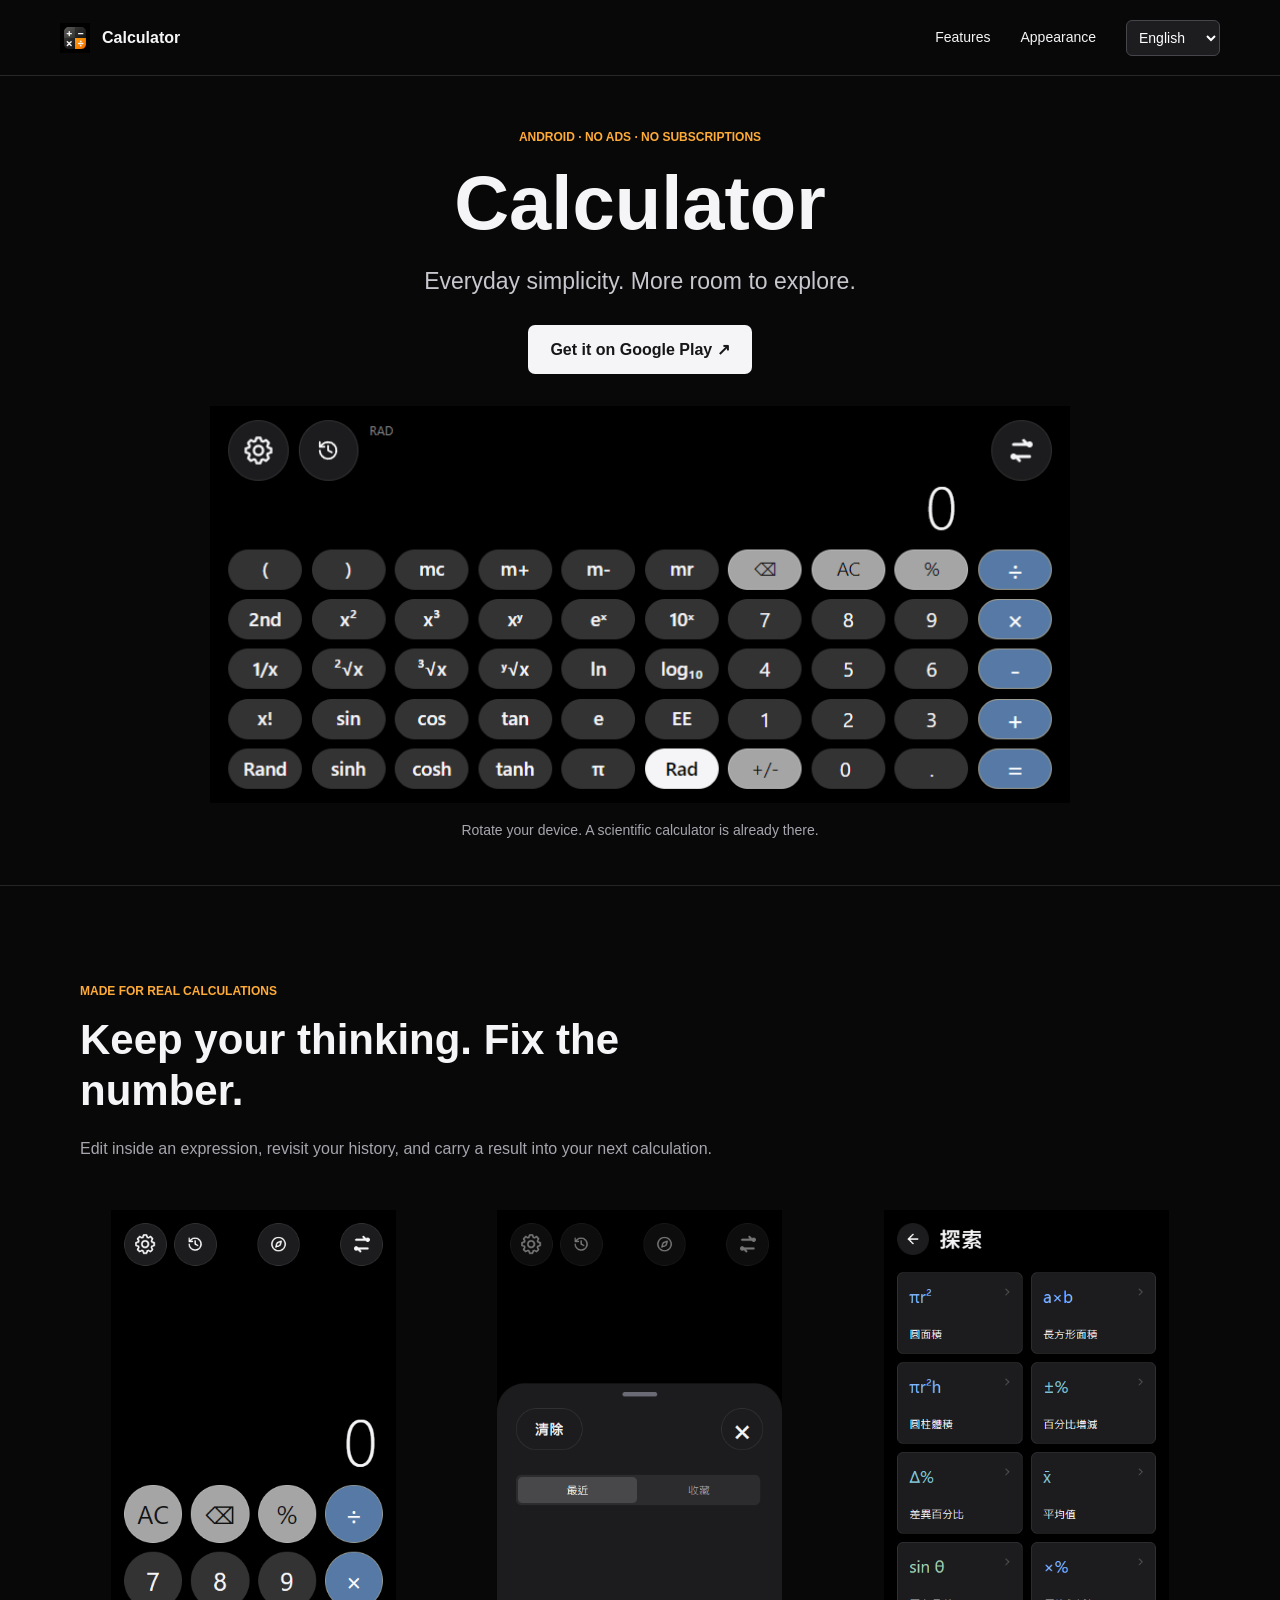
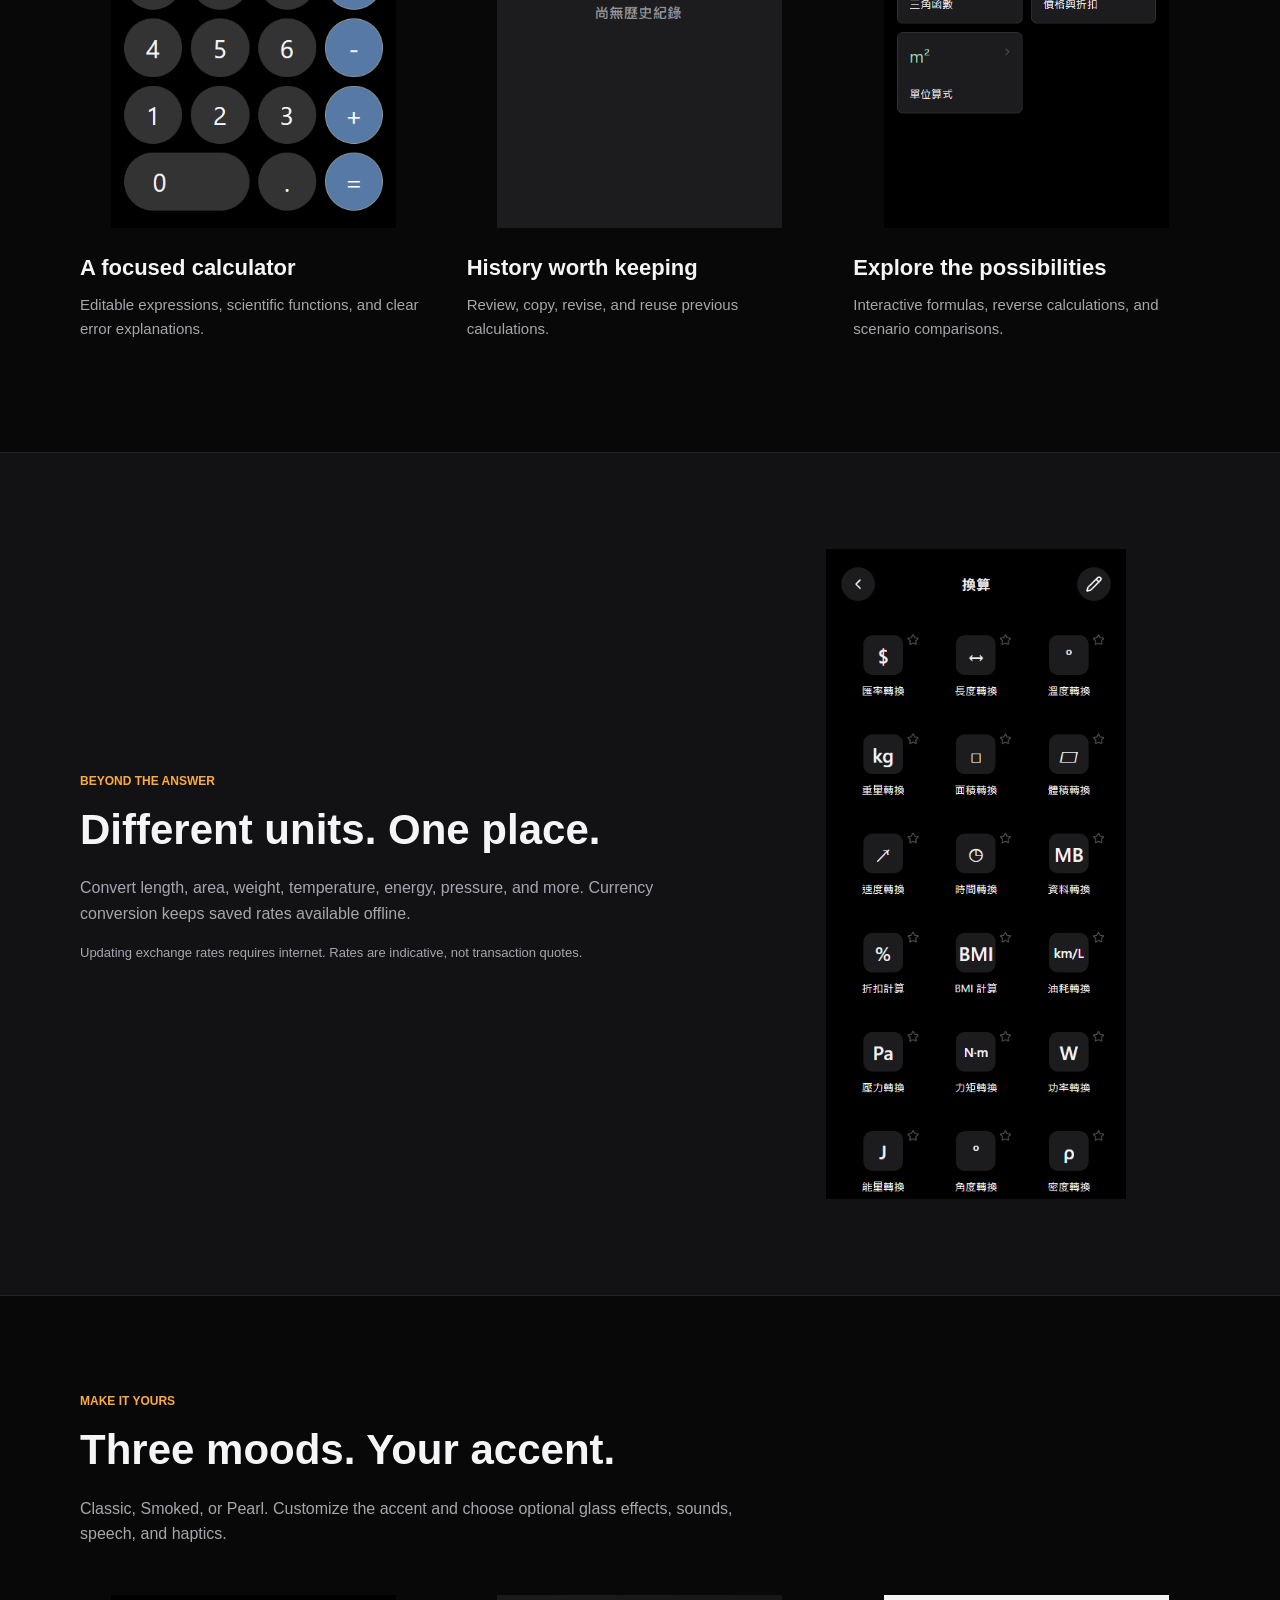
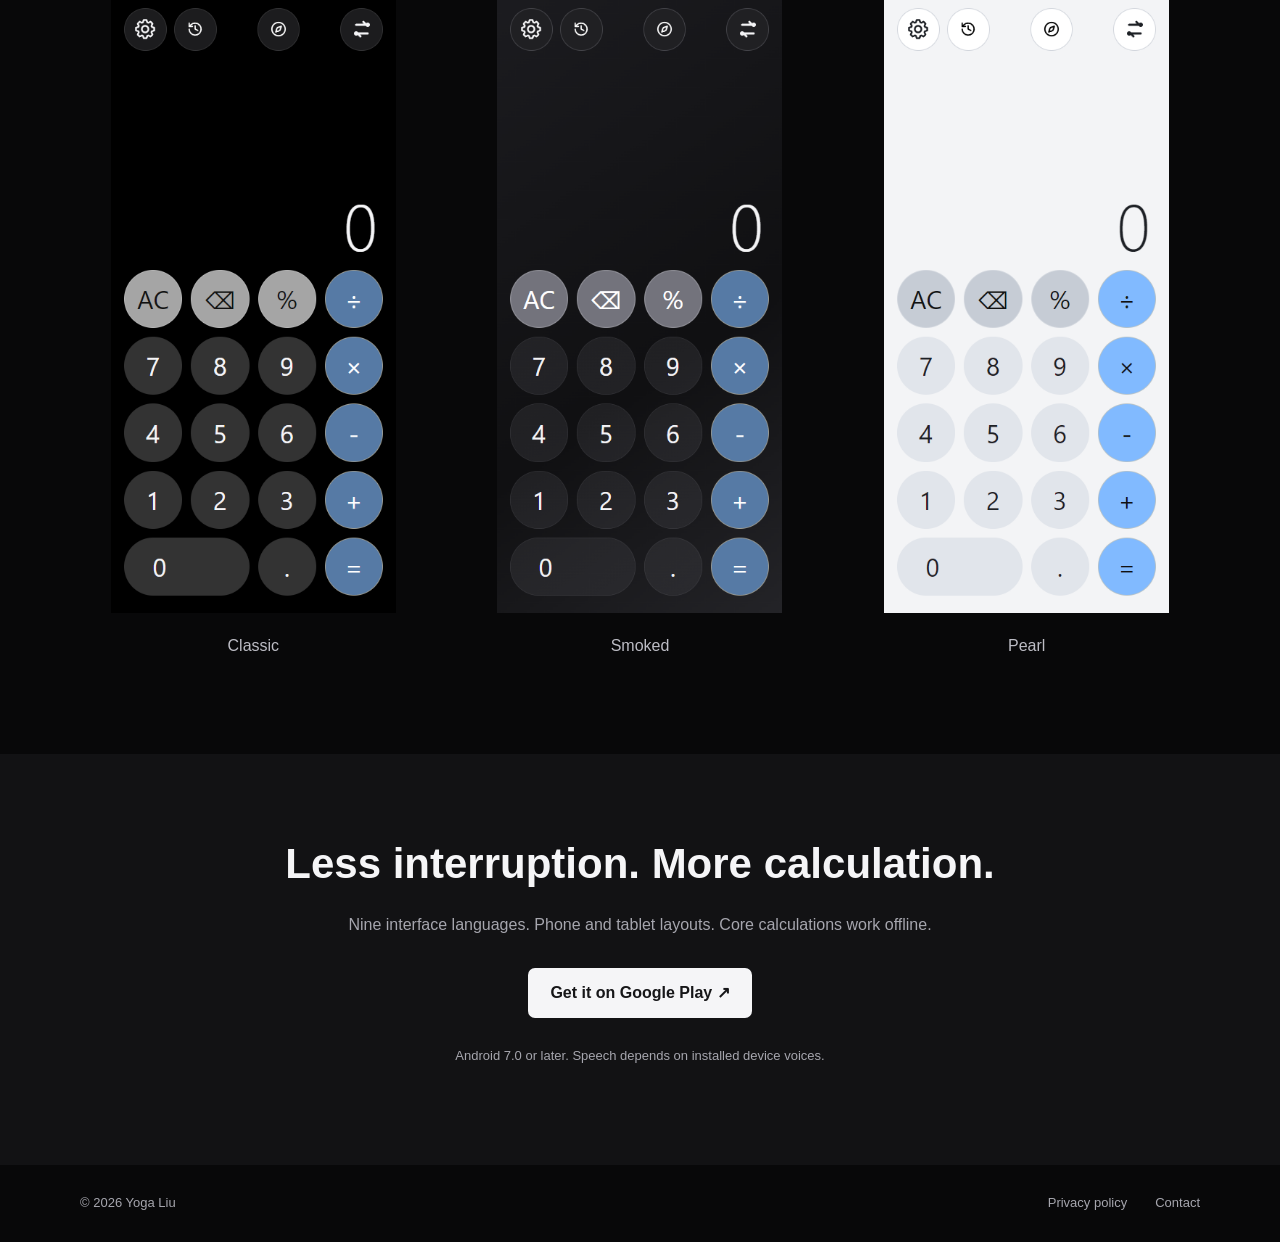
==== index.html @ c8ed8c3b "Publish bilingual calculator product website" ====
<!doctype html>
<html lang="en">
<head>
<meta charset="utf-8"><meta name="viewport" content="width=device-width,initial-scale=1">
<meta name="description" content="An ad-free Android calculator with editable expressions, reusable history, scientific math and unit conversions.">
<meta name="theme-color" content="#080809"><title>Calculator — Calculate. Refine. Explore.</title>
<link rel="icon" href="assets/icon.svg"><link rel="stylesheet" href="style.css">
</head>
<body>
<header><a class="brand" href="#"><img src="assets/icon.svg" alt="" width="30" height="30"><span data-en="Calculator" data-zh="計算機">Calculator</span></a><nav><a href="#features" data-en="Features" data-zh="功能">Features</a><a href="#appearance" data-en="Appearance" data-zh="外觀">Appearance</a><select aria-label="Language" id="language"><option value="en">English</option><option value="zh">繁體中文</option></select></nav></header>
<main>
<section class="hero">
<p class="eyebrow" data-en="ANDROID · NO ADS · NO SUBSCRIPTIONS" data-zh="ANDROID · 無廣告 · 無訂閱">ANDROID · NO ADS · NO SUBSCRIPTIONS</p>
<h1 data-en="Calculator" data-zh="計算機">Calculator</h1>
<p class="lead" data-en="Everyday simplicity. More room to explore." data-zh="日常計算，簡單俐落。深入探索，從容自如。">Everyday simplicity. More room to explore.</p>
<a class="download" href="https://play.google.com/store/apps/details?id=com.yogaliu.minimalcalculator" data-en="Get it on Google Play ↗" data-zh="前往 Google Play ↗">Get it on Google Play ↗</a>
<div class="hero-media"><img src="assets/scientific.png" alt="Calculator scientific mode in landscape" fetchpriority="high" width="852" height="393"></div>
<p class="caption" data-en="Rotate your device. A scientific calculator is already there." data-zh="轉動手機，科學計算機就在眼前。">Rotate your device. A scientific calculator is already there.</p>
</section>
<section id="features" class="section"><div class="section-heading"><p class="eyebrow" data-en="MADE FOR REAL CALCULATIONS" data-zh="為真正的計算需求而設計">MADE FOR REAL CALCULATIONS</p><h2 data-en="Keep your thinking. Fix the number." data-zh="保留思路，只改打錯的數字。">Keep your thinking. Fix the number.</h2><p data-en="Edit inside an expression, revisit your history, and carry a result into your next calculation." data-zh="直接修改算式，回看歷史紀錄，讓結果接續下一次計算。">Edit inside an expression, revisit your history, and carry a result into your next calculation.</p></div>
<div class="showcase"><article><img src="assets/calculator.png" alt="Basic calculator" loading="lazy" width="393" height="852"><h3 data-en="A focused calculator" data-zh="專注的計算畫面">A focused calculator</h3><p data-en="Editable expressions, scientific functions, and clear error explanations." data-zh="可編輯算式、科學運算，以及清楚的錯誤原因。">Editable expressions, scientific functions, and clear error explanations.</p></article><article><img src="assets/history.png" alt="Calculation history" loading="lazy" width="393" height="852"><h3 data-en="History worth keeping" data-zh="值得留下的計算歷史">History worth keeping</h3><p data-en="Review, copy, revise, and reuse previous calculations." data-zh="查看、複製、修正，再次使用之前的計算。">Review, copy, revise, and reuse previous calculations.</p></article><article><img src="assets/explore.png" alt="Explore formulas" loading="lazy" width="393" height="852"><h3 data-en="Explore the possibilities" data-zh="探索更多可能">Explore the possibilities</h3><p data-en="Interactive formulas, reverse calculations, and scenario comparisons." data-zh="互動公式、反向計算，以及不同情境的比較。">Interactive formulas, reverse calculations, and scenario comparisons.</p></article></div></section>
<section class="section conversion"><div><p class="eyebrow" data-en="BEYOND THE ANSWER" data-zh="不只是算出答案">BEYOND THE ANSWER</p><h2 data-en="Different units. One place." data-zh="不同單位，同一個地方。">Different units. One place.</h2><p data-en="Convert length, area, weight, temperature, energy, pressure, and more. Currency conversion keeps saved rates available offline." data-zh="換算長度、面積、重量、溫度、能量、壓力等單位。匯率換算支援離線使用已儲存匯率。">Convert length, area, weight, temperature, energy, pressure, and more. Currency conversion keeps saved rates available offline.</p><p class="note" data-en="Updating exchange rates requires internet. Rates are indicative, not transaction quotes." data-zh="更新匯率需要網路。匯率僅供參考，不代表交易報價。">Updating exchange rates requires internet. Rates are indicative, not transaction quotes.</p></div><img src="assets/converters.png" alt="Unit converter selection" loading="lazy" width="393" height="852"></section>
<section id="appearance" class="section"><div class="section-heading"><p class="eyebrow" data-en="MAKE IT YOURS" data-zh="打造你的計算機">MAKE IT YOURS</p><h2 data-en="Three moods. Your accent." data-zh="三種風格，你的主色。">Three moods. Your accent.</h2><p data-en="Classic, Smoked, or Pearl. Customize the accent and choose optional glass effects, sounds, speech, and haptics." data-zh="經典、煙燻或珍珠白。自訂主色，自選玻璃效果、音效、語音與震動。">Classic, Smoked, or Pearl. Customize the accent and choose optional glass effects, sounds, speech, and haptics.</p></div><div class="themes"><figure><img src="assets/calculator.png" alt="Classic theme" loading="lazy" width="393" height="852"><figcaption data-en="Classic" data-zh="經典">Classic</figcaption></figure><figure><img src="assets/smoked.png" alt="Smoked theme" loading="lazy" width="393" height="852"><figcaption data-en="Smoked" data-zh="煙燻">Smoked</figcaption></figure><figure><img src="assets/pearl.png" alt="Pearl theme" loading="lazy" width="393" height="852"><figcaption data-en="Pearl" data-zh="珍珠白">Pearl</figcaption></figure></div></section>
<section class="closing"><h2 data-en="Less interruption. More calculation." data-zh="少一點打擾，多一點專注。">Less interruption. More calculation.</h2><p data-en="Nine interface languages. Phone and tablet layouts. Core calculations work offline." data-zh="九種介面語言，支援手機和平板。核心計算可離線使用。">Nine interface languages. Phone and tablet layouts. Core calculations work offline.</p><a class="download" href="https://play.google.com/store/apps/details?id=com.yogaliu.minimalcalculator" data-en="Get it on Google Play ↗" data-zh="前往 Google Play ↗">Get it on Google Play ↗</a><p class="note" data-en="Android 7.0 or later. Speech depends on installed device voices." data-zh="需要 Android 7.0 以上。語音功能取決於裝置已安裝的語音。">Android 7.0 or later. Speech depends on installed device voices.</p></section>
</main><footer><span>© 2026 Yoga Liu</span><a href="privacy.html" data-en="Privacy policy" data-zh="隱私權政策">Privacy policy</a><a href="mailto:yogaliu0818@gmail.com" data-en="Contact" data-zh="聯絡我們">Contact</a></footer>
<script src="site.js"></script></body></html>
---- style.css ----
:root{color-scheme:dark;--muted:#a6a6ae;--accent:#ffab38}*{box-sizing:border-box}html{scroll-behavior:smooth;scroll-padding-top:85px}body{margin:0;background:#080809;color:#f5f5f7;font:16px/1.6 -apple-system,BlinkMacSystemFont,"Segoe UI",sans-serif;letter-spacing:0}a{color:inherit;text-decoration:none}header{height:76px;padding:0 max(24px,calc((100% - 1160px)/2));display:flex;align-items:center;justify-content:space-between;border-bottom:1px solid #28282b;background:#080809;position:relative;z-index:2}.brand{display:flex;align-items:center;gap:12px;font-weight:600}nav{display:flex;align-items:center;gap:30px;font-size:14px}select{font:inherit;background:#1d1d20;border:1px solid #45454b;color:white;border-radius:6px;padding:8px}a:focus-visible,select:focus-visible{outline:2px solid var(--accent);outline-offset:5px}.hero{text-align:center;padding:52px 24px 44px;min-height:650px}.eyebrow{color:var(--accent);font-size:12px;font-weight:650;margin:0 0 14px}h1{font-size:76px;line-height:1.1;margin:0 0 18px;font-weight:650}h2{font-size:42px;line-height:1.2;margin:0 0 20px;font-weight:600}h3{font-size:22px;font-weight:600;margin:22px 0 8px}.lead{font-size:23px;margin:0 0 25px;color:#c7c7ce}.download{display:inline-flex;align-items:center;background:#f5f5f7;color:#161618;border-radius:7px;padding:12px 22px;font-weight:600;min-height:48px}.download:hover{background:var(--accent)}.hero-media{margin:32px auto 0;max-width:860px;overflow:hidden}.hero-media img{width:100%;height:auto;display:block}.caption{font-size:14px;color:var(--muted);margin:16px 0 0}.section{padding:96px max(24px,calc((100% - 1120px)/2));border-top:1px solid #252528}.section-heading{max-width:710px;margin-bottom:48px}.section p{color:var(--muted);max-width:680px}.section .eyebrow{color:var(--accent)}.showcase,.themes{display:grid;grid-template-columns:repeat(3,minmax(0,1fr));gap:40px}.showcase img,.themes img{display:block;width:100%;height:auto;max-width:285px;margin:auto;aspect-ratio:393/852;object-fit:contain}.showcase p{font-size:15px;margin-top:0}.conversion{background:#121214;display:grid;grid-template-columns:1.3fr 1fr;align-items:center;gap:90px}.conversion img{width:100%;height:auto;max-width:300px;justify-self:center}.note{font-size:13px;color:var(--muted)}figure{margin:0}figcaption{text-align:center;margin-top:20px;color:#bdbdc5}.closing{text-align:center;padding:85px 24px;background:#121214}.closing h2{max-width:750px;margin:0 auto 22px}.closing p{color:var(--muted)}.closing .download{margin:15px 0}footer{padding:28px max(24px,calc((100% - 1120px)/2));display:flex;gap:28px;flex-wrap:wrap;font-size:13px;color:var(--muted)}footer span{margin-right:auto}@media(max-width:700px){header{height:68px;padding:0 20px}nav{gap:12px}nav>a{display:none}.hero{padding-top:46px;min-height:0}h1{font-size:54px}h2{font-size:32px}.lead{font-size:19px;max-width:330px;margin-left:auto;margin-right:auto}.hero-media{margin-top:36px}.section{padding:60px 24px}.section-heading{margin-bottom:32px}.showcase{grid-template-columns:1fr;gap:48px}.showcase article{text-align:center}.showcase img{max-width:250px}.showcase p{max-width:340px;margin-left:auto;margin-right:auto}.conversion{grid-template-columns:1fr;gap:35px}.conversion img{max-width:260px}.themes{gap:12px}figcaption{font-size:14px}.closing{padding:60px 24px}footer{gap:20px}}@media(prefers-reduced-motion:reduce){html{scroll-behavior:auto}}
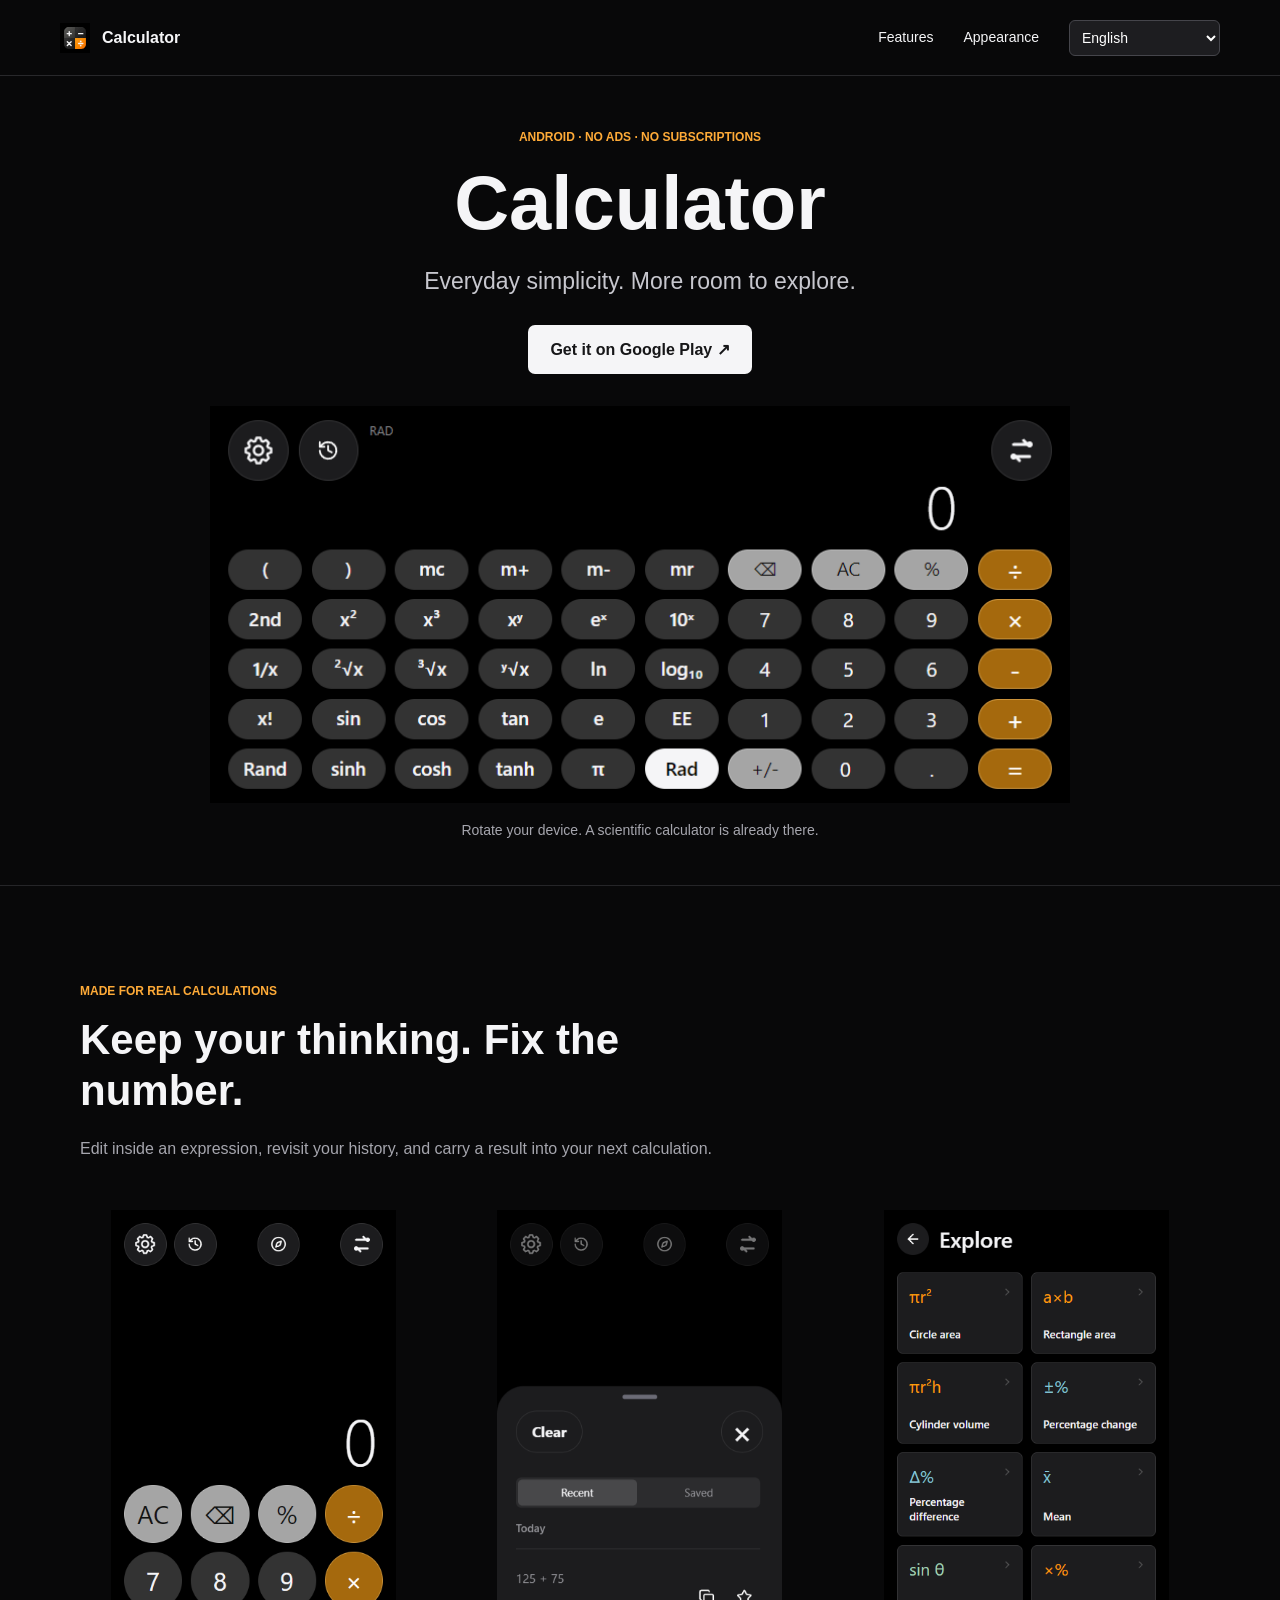
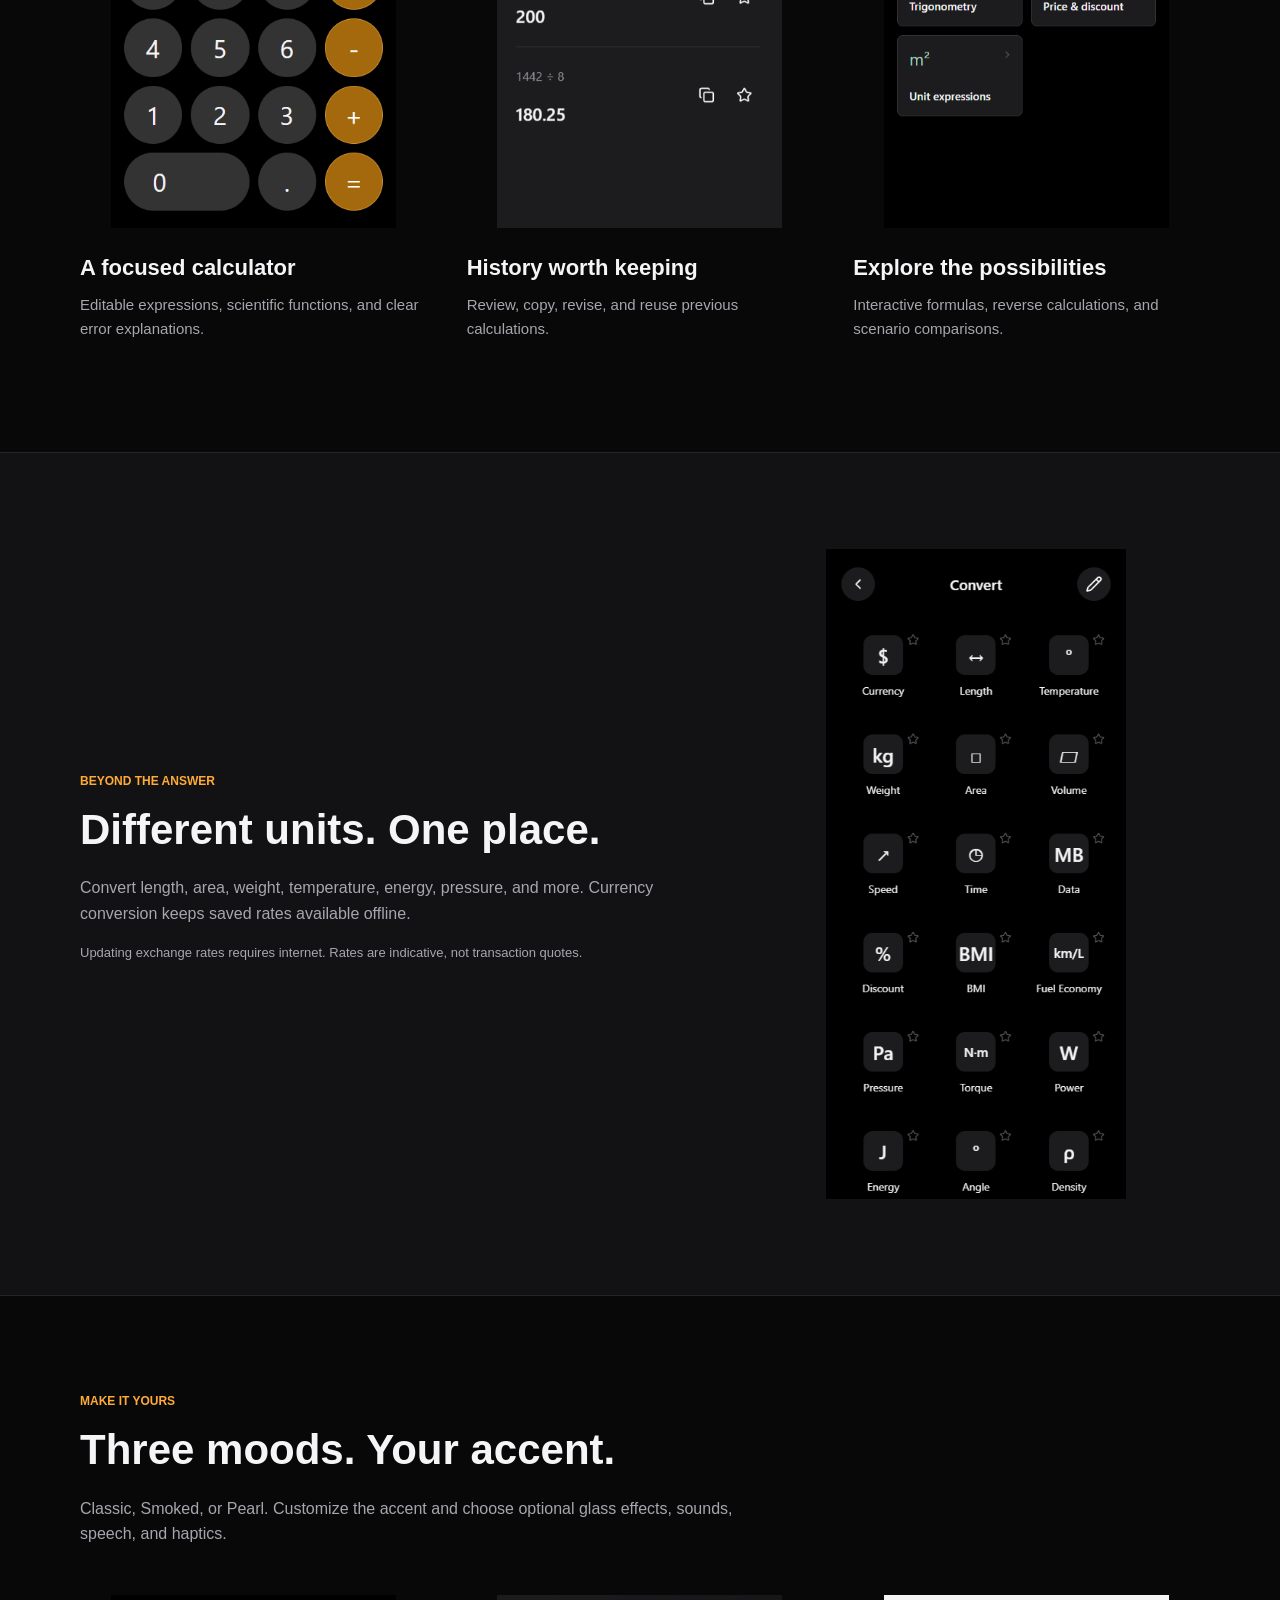
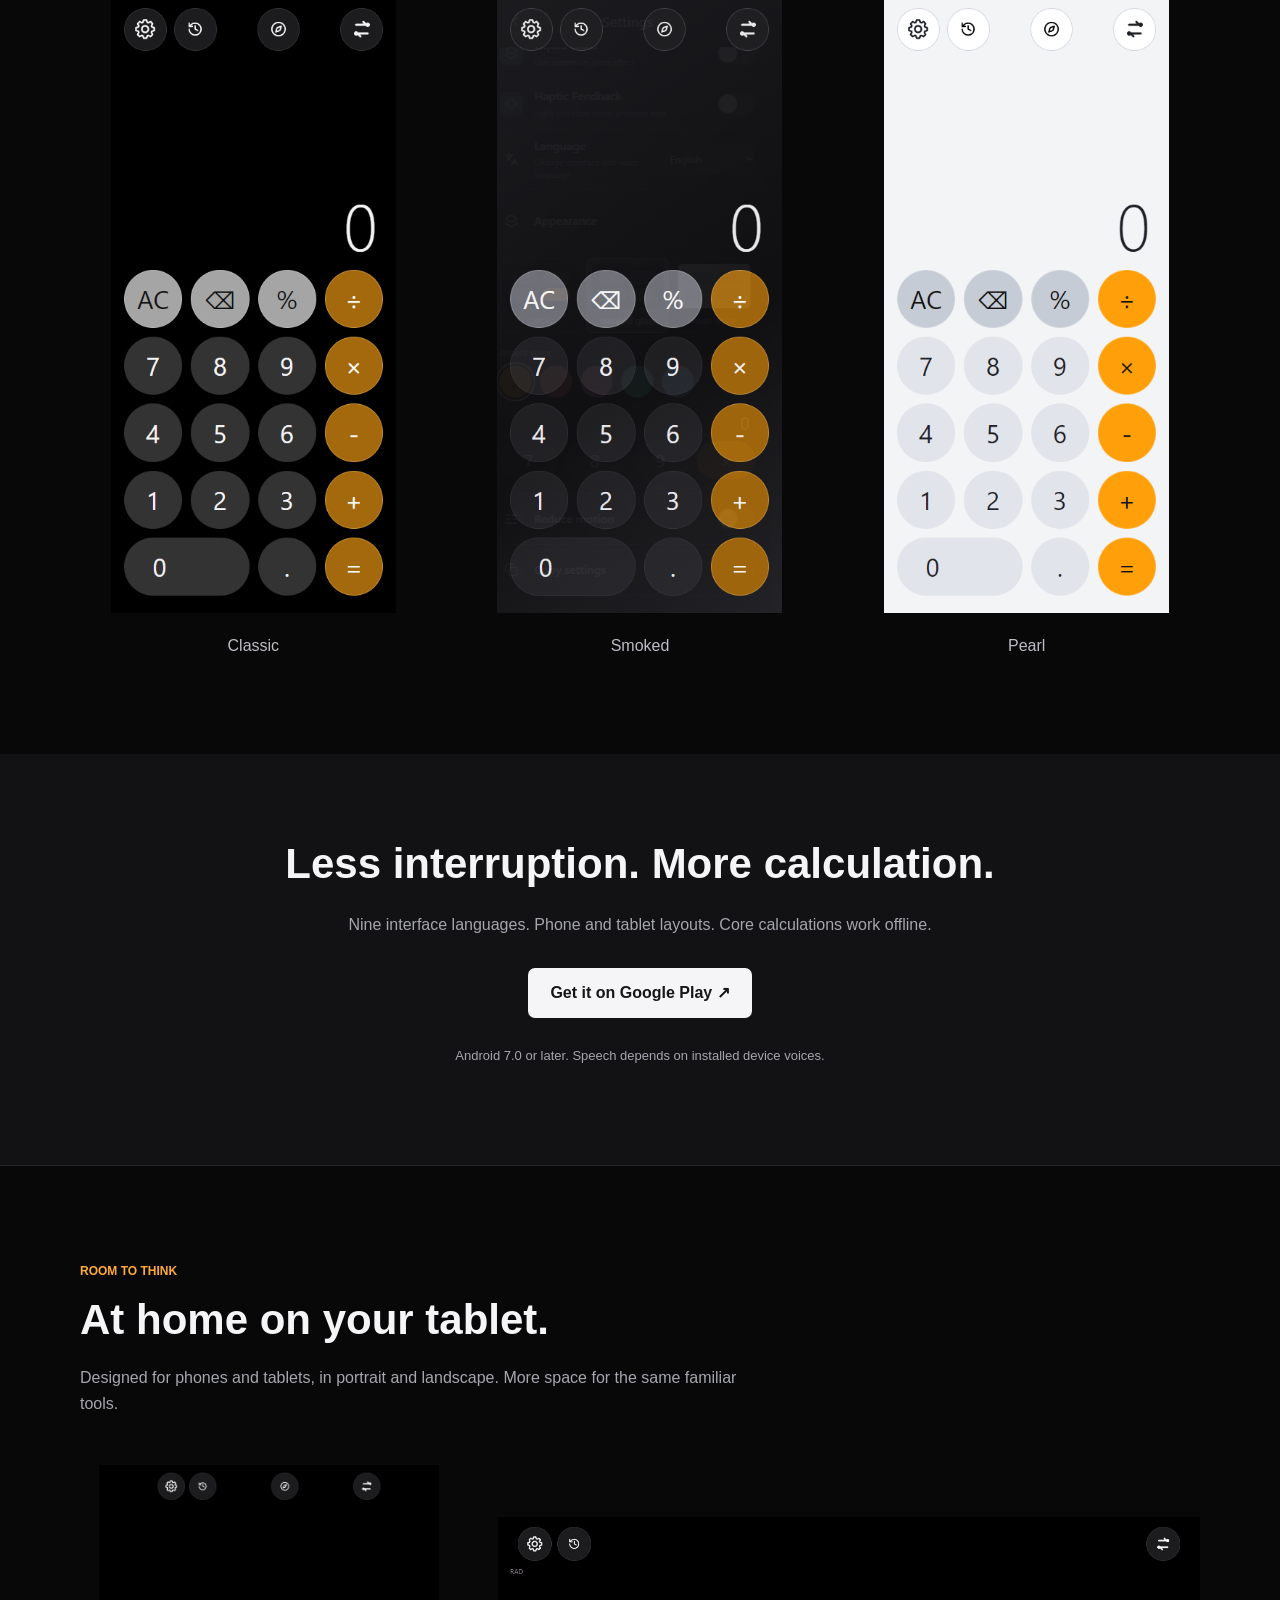
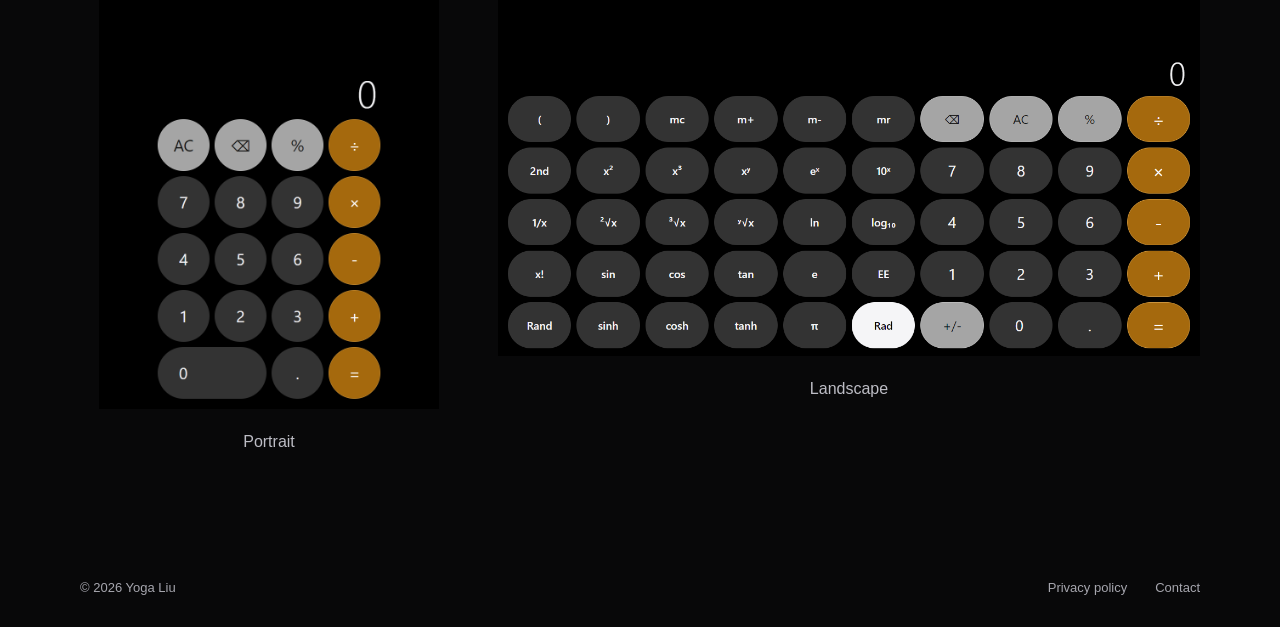
==== commit 0a84bcd5: "Localize product page and screenshots in nine languages with tablet showcase" ====
--- a/index.html
+++ b/index.html
@@ -4,7 +4,7 @@
 <meta charset="utf-8"><meta name="viewport" content="width=device-width,initial-scale=1">
 <meta name="description" content="An ad-free Android calculator with editable expressions, reusable history, scientific math and unit conversions.">
 <meta name="theme-color" content="#080809"><title>Calculator — Calculate. Refine. Explore.</title>
-<link rel="icon" href="assets/icon.svg"><link rel="stylesheet" href="style.css">
+<link rel="icon" href="assets/icon.svg"><link rel="stylesheet" href="style.css"><link rel="stylesheet" href="tablet.css">
 </head>
 <body>
 <header><a class="brand" href="#"><img src="assets/icon.svg" alt="" width="30" height="30"><span data-en="Calculator" data-zh="計算機">Calculator</span></a><nav><a href="#features" data-en="Features" data-zh="功能">Features</a><a href="#appearance" data-en="Appearance" data-zh="外觀">Appearance</a><select aria-label="Language" id="language"><option value="en">English</option><option value="zh">繁體中文</option></select></nav></header>
@@ -22,5 +22,6 @@
 <section class="section conversion"><div><p class="eyebrow" data-en="BEYOND THE ANSWER" data-zh="不只是算出答案">BEYOND THE ANSWER</p><h2 data-en="Different units. One place." data-zh="不同單位，同一個地方。">Different units. One place.</h2><p data-en="Convert length, area, weight, temperature, energy, pressure, and more. Currency conversion keeps saved rates available offline." data-zh="換算長度、面積、重量、溫度、能量、壓力等單位。匯率換算支援離線使用已儲存匯率。">Convert length, area, weight, temperature, energy, pressure, and more. Currency conversion keeps saved rates available offline.</p><p class="note" data-en="Updating exchange rates requires internet. Rates are indicative, not transaction quotes." data-zh="更新匯率需要網路。匯率僅供參考，不代表交易報價。">Updating exchange rates requires internet. Rates are indicative, not transaction quotes.</p></div><img src="assets/converters.png" alt="Unit converter selection" loading="lazy" width="393" height="852"></section>
 <section id="appearance" class="section"><div class="section-heading"><p class="eyebrow" data-en="MAKE IT YOURS" data-zh="打造你的計算機">MAKE IT YOURS</p><h2 data-en="Three moods. Your accent." data-zh="三種風格，你的主色。">Three moods. Your accent.</h2><p data-en="Classic, Smoked, or Pearl. Customize the accent and choose optional glass effects, sounds, speech, and haptics." data-zh="經典、煙燻或珍珠白。自訂主色，自選玻璃效果、音效、語音與震動。">Classic, Smoked, or Pearl. Customize the accent and choose optional glass effects, sounds, speech, and haptics.</p></div><div class="themes"><figure><img src="assets/calculator.png" alt="Classic theme" loading="lazy" width="393" height="852"><figcaption data-en="Classic" data-zh="經典">Classic</figcaption></figure><figure><img src="assets/smoked.png" alt="Smoked theme" loading="lazy" width="393" height="852"><figcaption data-en="Smoked" data-zh="煙燻">Smoked</figcaption></figure><figure><img src="assets/pearl.png" alt="Pearl theme" loading="lazy" width="393" height="852"><figcaption data-en="Pearl" data-zh="珍珠白">Pearl</figcaption></figure></div></section>
 <section class="closing"><h2 data-en="Less interruption. More calculation." data-zh="少一點打擾，多一點專注。">Less interruption. More calculation.</h2><p data-en="Nine interface languages. Phone and tablet layouts. Core calculations work offline." data-zh="九種介面語言，支援手機和平板。核心計算可離線使用。">Nine interface languages. Phone and tablet layouts. Core calculations work offline.</p><a class="download" href="https://play.google.com/store/apps/details?id=com.yogaliu.minimalcalculator" data-en="Get it on Google Play ↗" data-zh="前往 Google Play ↗">Get it on Google Play ↗</a><p class="note" data-en="Android 7.0 or later. Speech depends on installed device voices." data-zh="需要 Android 7.0 以上。語音功能取決於裝置已安裝的語音。">Android 7.0 or later. Speech depends on installed device voices.</p></section>
+<section class="section tablet"><div class="section-heading"><p class="eyebrow" data-en="ROOM TO THINK" data-zh="留出思考空間">ROOM TO THINK</p><h2 data-en="At home on your tablet." data-zh="在平板上，同樣從容。">At home on your tablet.</h2><p data-en="Designed for phones and tablets, in portrait and landscape. More space for the same familiar tools." data-zh="支援手機和平板的直向與橫向排版，在更大的螢幕上使用熟悉的工具。">Designed for phones and tablets, in portrait and landscape. More space for the same familiar tools.</p></div><div class="tablet-images"><figure><img src="assets/tablet-portrait.png" alt="Tablet portrait" loading="lazy" width="800" height="1280"><figcaption data-en="Portrait" data-zh="直向">Portrait</figcaption></figure><figure><img src="assets/tablet-landscape.png" alt="Tablet landscape" loading="lazy" width="1280" height="800"><figcaption data-en="Landscape" data-zh="橫向">Landscape</figcaption></figure></div></section>
 </main><footer><span>© 2026 Yoga Liu</span><a href="privacy.html" data-en="Privacy policy" data-zh="隱私權政策">Privacy policy</a><a href="mailto:yogaliu0818@gmail.com" data-en="Contact" data-zh="聯絡我們">Contact</a></footer>
-<script src="site.js"></script></body></html>
+<script src="translations.js"></script><script src="site.js"></script></body></html>
--- a/tablet.css
+++ b/tablet.css
@@ -0,0 +1 @@
+.tablet-images{display:grid;grid-template-columns:minmax(0,.7fr) minmax(0,1.3fr);gap:40px;align-items:center}.tablet-images img{width:100%;height:auto;display:block;object-fit:contain}.tablet-images figure:first-child{max-width:340px;justify-self:center}header nav{min-width:0}#language{max-width:190px}.hero h1{overflow-wrap:anywhere}@media(min-width:701px) and (max-width:1050px){.showcase,.themes{gap:24px}.conversion{gap:40px}header{padding:0 24px}.section{padding-left:32px;padding-right:32px}}@media(max-width:700px){.tablet-images{grid-template-columns:1fr;gap:32px}.tablet-images figure:first-child{max-width:280px}.eyebrow{overflow-wrap:anywhere}header .brand{gap:6px}#language{max-width:155px}.hero h1{font-size:46px}.hero .download{max-width:100%}h2{overflow-wrap:anywhere}}
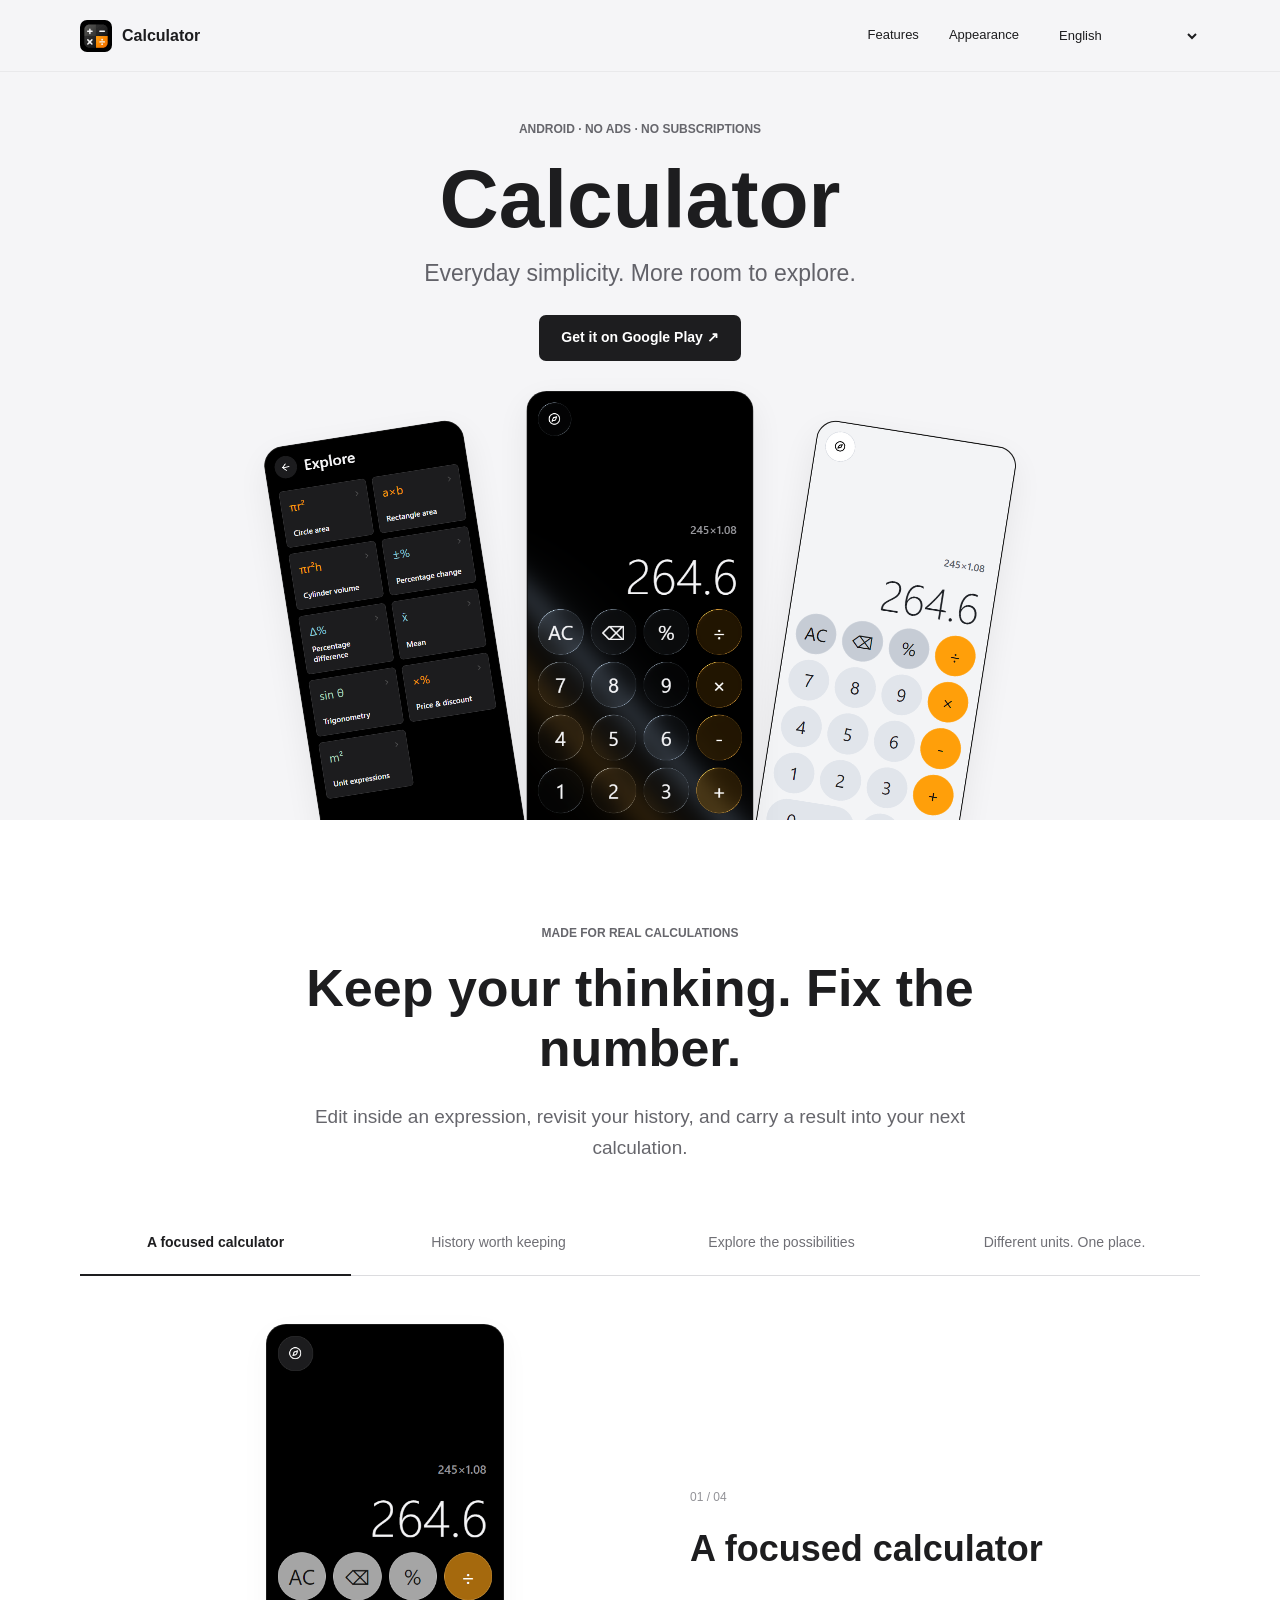
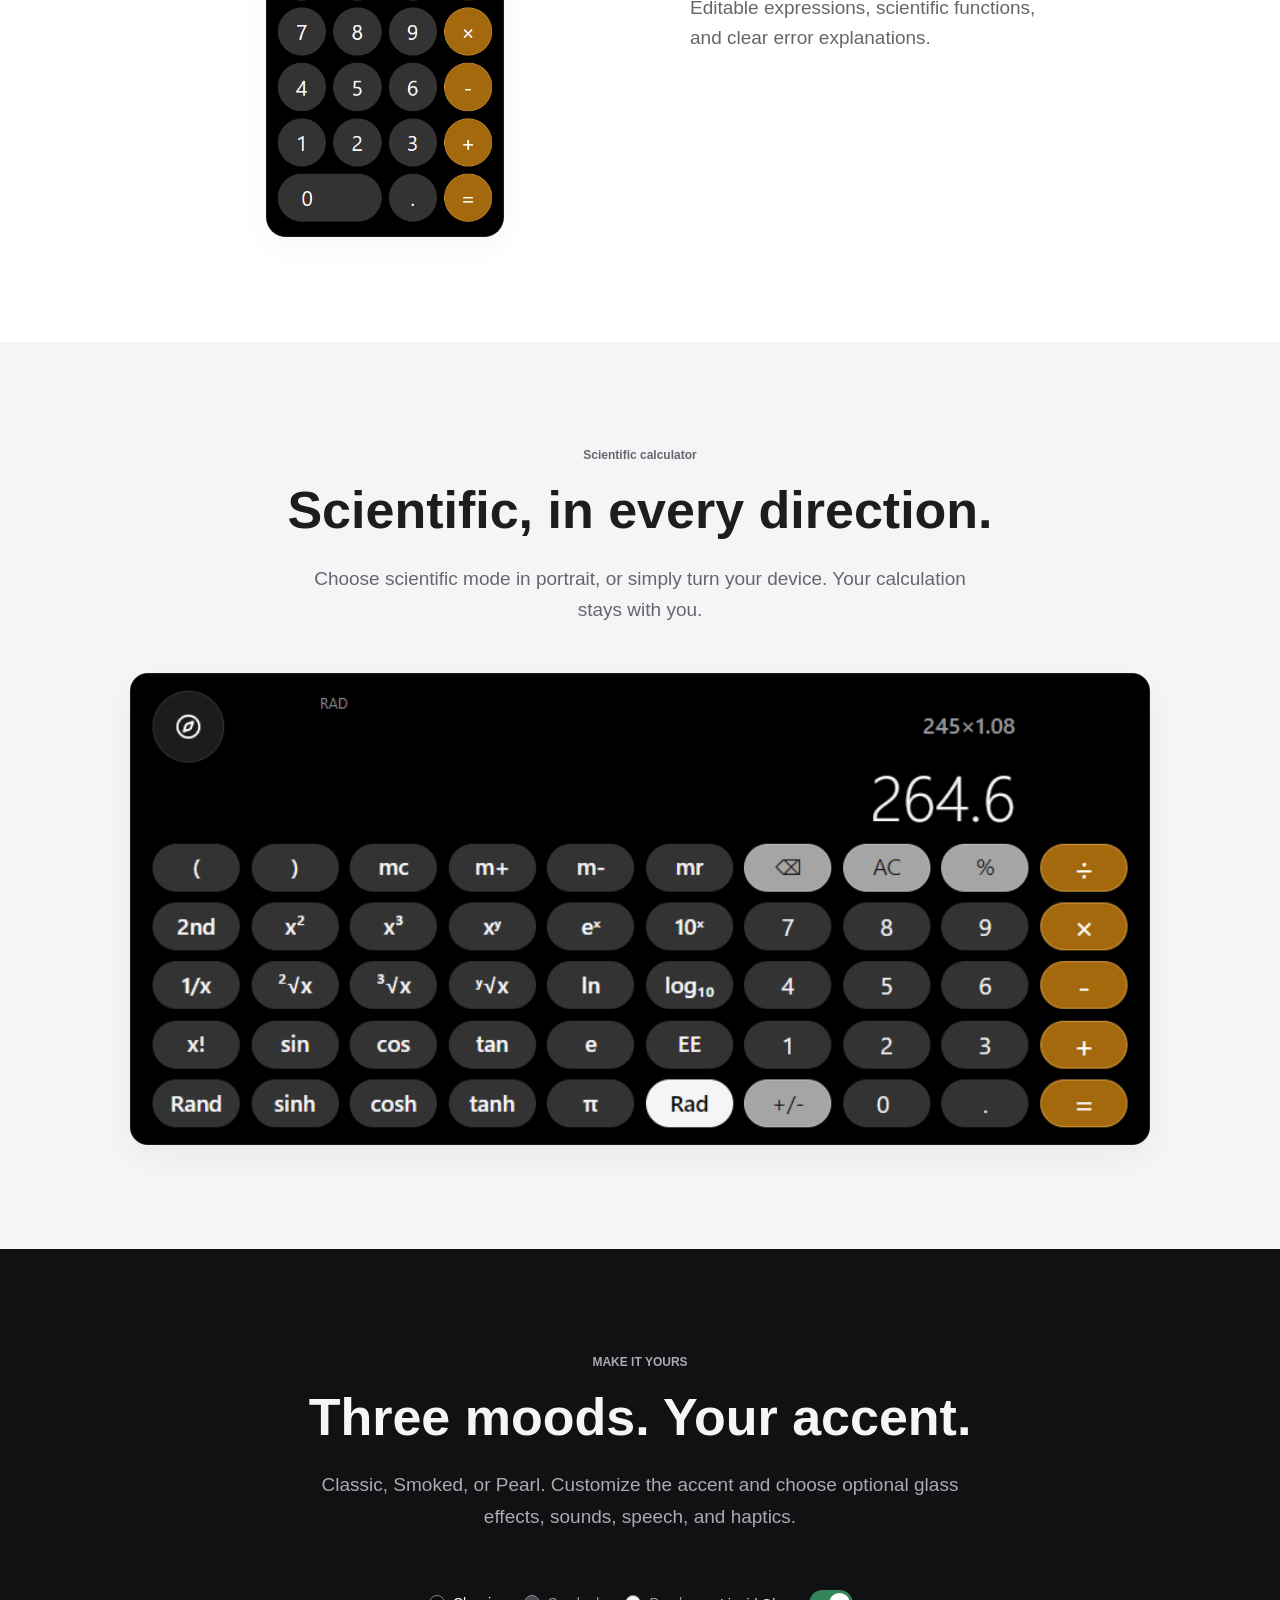
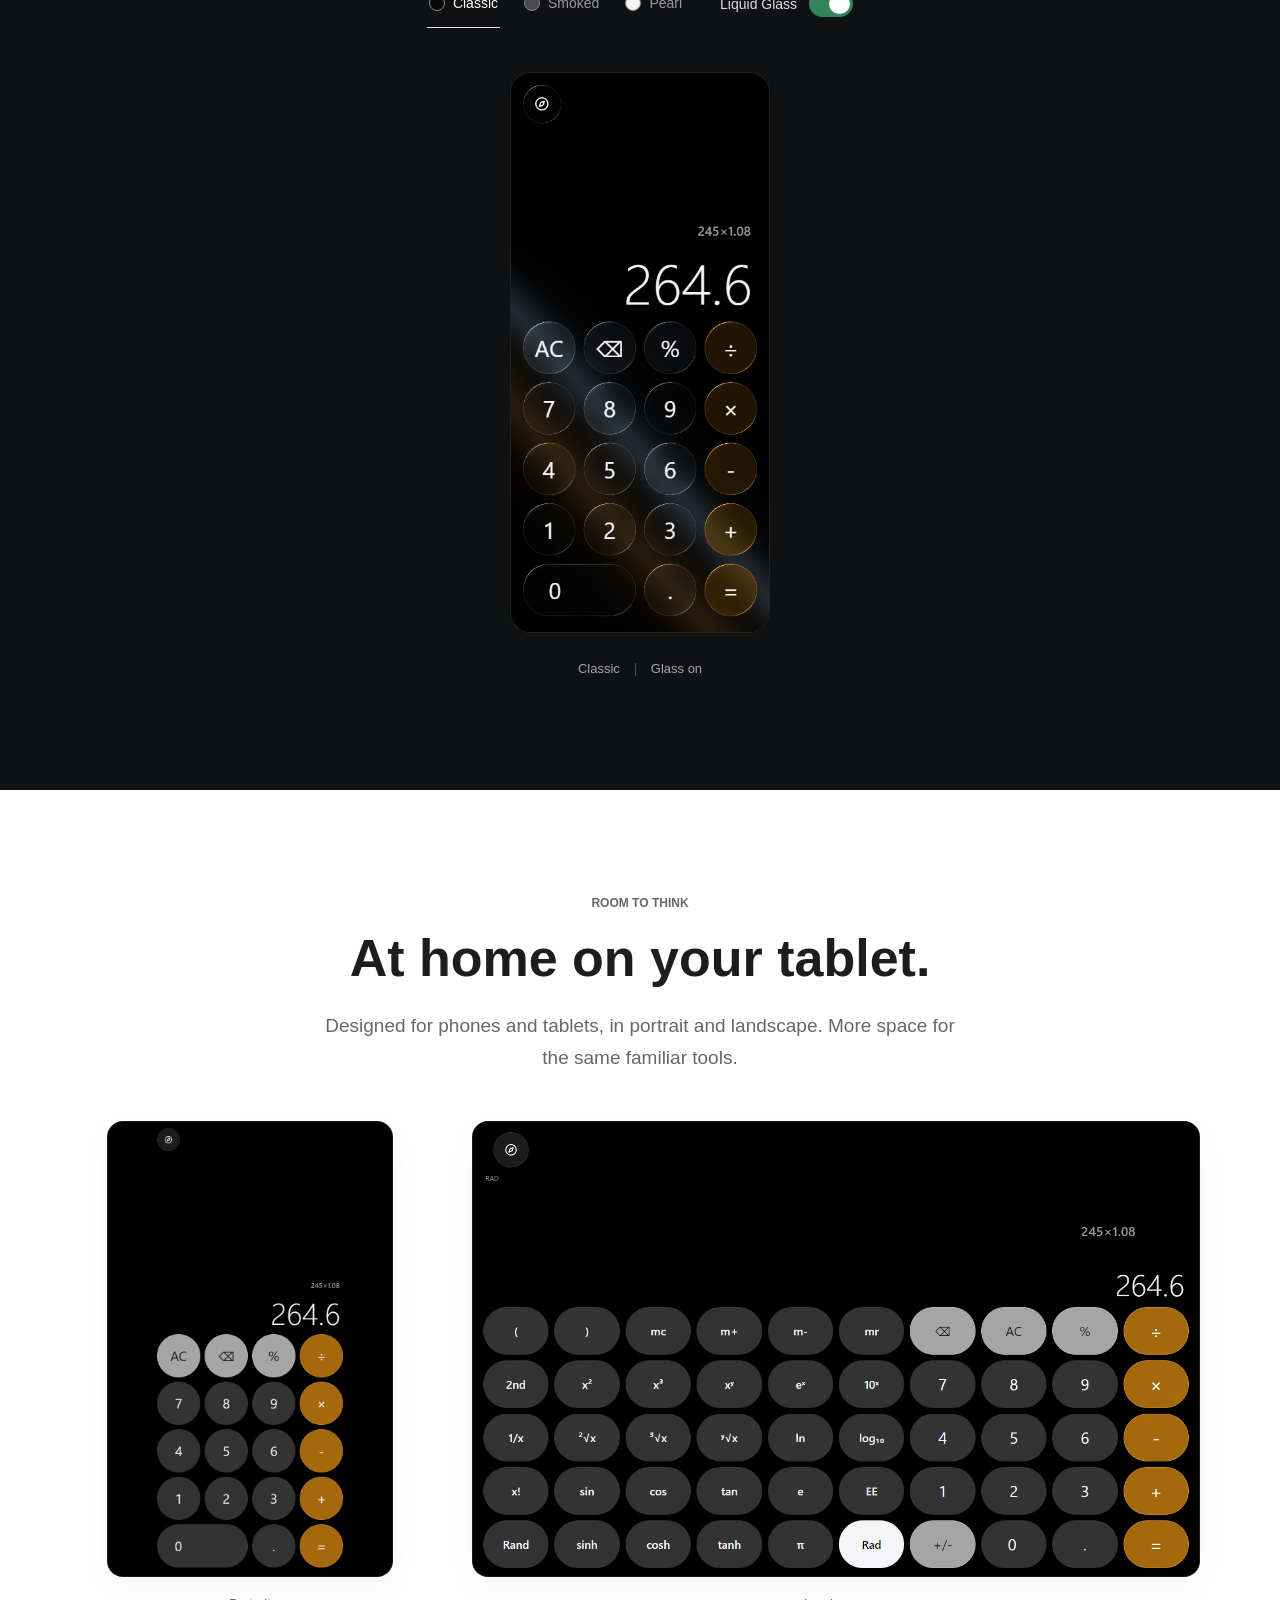
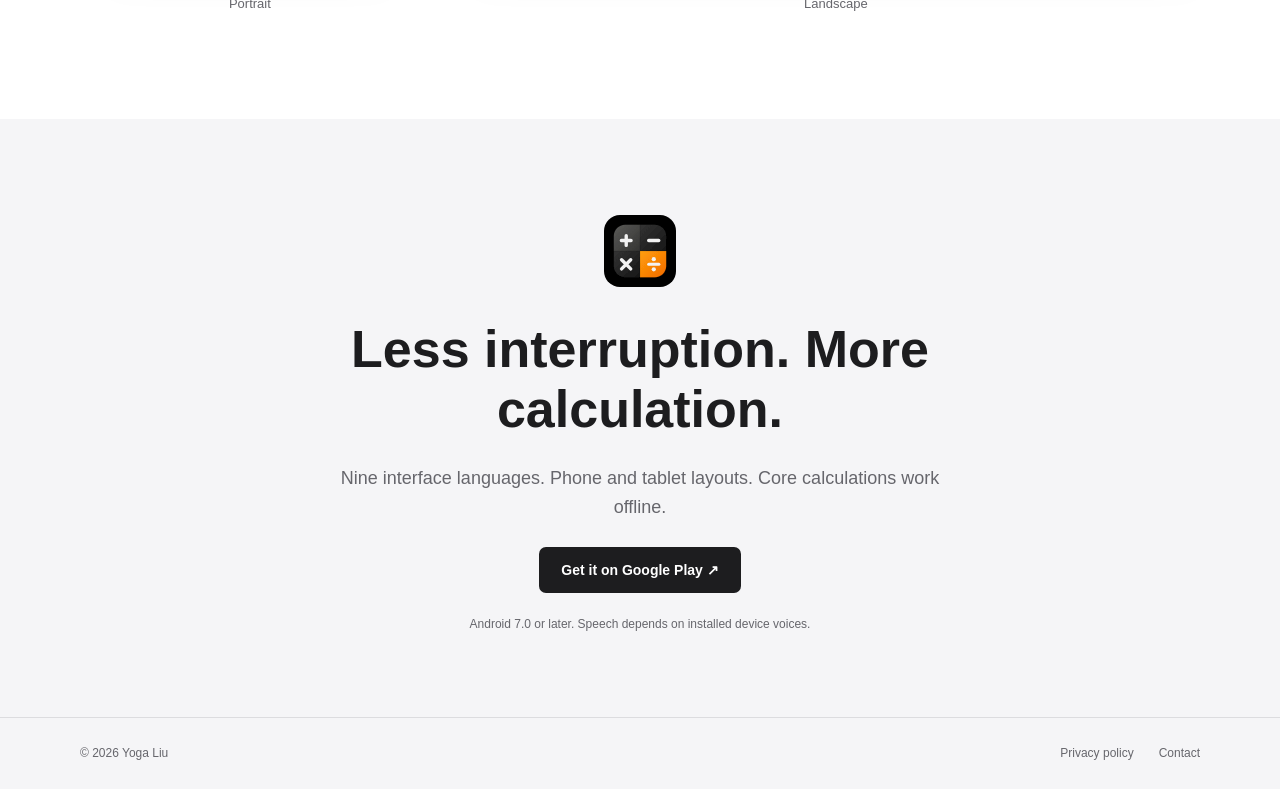
==== commit 93957dcc: "Redesign Calculator product site with localized material previews" ====
--- a/index.html
+++ b/index.html
@@ -3,25 +3,35 @@
 <head>
 <meta charset="utf-8"><meta name="viewport" content="width=device-width,initial-scale=1">
 <meta name="description" content="An ad-free Android calculator with editable expressions, reusable history, scientific math and unit conversions.">
-<meta name="theme-color" content="#080809"><title>Calculator — Calculate. Refine. Explore.</title>
-<link rel="icon" href="assets/icon.svg"><link rel="stylesheet" href="style.css"><link rel="stylesheet" href="tablet.css">
+<meta name="theme-color" content="#f5f5f7"><meta property="og:title" content="Calculator"><meta property="og:description" content="Everyday simplicity. More room to explore."><meta property="og:type" content="website"><meta property="og:url" content="https://yogaliu0818.github.io/calculator-website/"><meta property="og:image" content="https://yogaliu0818.github.io/calculator-website/assets/en/scientific.png">
+<title>Calculator</title><link rel="canonical" href="https://yogaliu0818.github.io/calculator-website/"><link rel="icon" href="assets/icon.svg"><link rel="stylesheet" href="style.css?v=20261025">
 </head>
 <body>
-<header><a class="brand" href="#"><img src="assets/icon.svg" alt="" width="30" height="30"><span data-en="Calculator" data-zh="計算機">Calculator</span></a><nav><a href="#features" data-en="Features" data-zh="功能">Features</a><a href="#appearance" data-en="Appearance" data-zh="外觀">Appearance</a><select aria-label="Language" id="language"><option value="en">English</option><option value="zh">繁體中文</option></select></nav></header>
-<main>
-<section class="hero">
-<p class="eyebrow" data-en="ANDROID · NO ADS · NO SUBSCRIPTIONS" data-zh="ANDROID · 無廣告 · 無訂閱">ANDROID · NO ADS · NO SUBSCRIPTIONS</p>
-<h1 data-en="Calculator" data-zh="計算機">Calculator</h1>
-<p class="lead" data-en="Everyday simplicity. More room to explore." data-zh="日常計算，簡單俐落。深入探索，從容自如。">Everyday simplicity. More room to explore.</p>
-<a class="download" href="https://play.google.com/store/apps/details?id=com.yogaliu.minimalcalculator" data-en="Get it on Google Play ↗" data-zh="前往 Google Play ↗">Get it on Google Play ↗</a>
-<div class="hero-media"><img src="assets/scientific.png" alt="Calculator scientific mode in landscape" fetchpriority="high" width="852" height="393"></div>
-<p class="caption" data-en="Rotate your device. A scientific calculator is already there." data-zh="轉動手機，科學計算機就在眼前。">Rotate your device. A scientific calculator is already there.</p>
+<header class="site-header">
+<a class="brand" href="#top"><img src="assets/icon.svg" alt="" width="32" height="32"><span data-copy="Calculator">Calculator</span></a>
+<nav aria-label="Main navigation"><a href="#features" data-copy="Features">Features</a><a href="#appearance" data-copy="Appearance">Appearance</a><select id="language" aria-label="Language"><option value="en">English</option></select></nav>
+</header>
+<main id="top">
+<section class="hero" aria-labelledby="product-title">
+<div class="hero-copy"><p class="eyebrow" data-copy="ANDROID · NO ADS · NO SUBSCRIPTIONS">ANDROID · NO ADS · NO SUBSCRIPTIONS</p><h1 id="product-title" data-copy="Calculator">Calculator</h1><p class="lead" data-copy="Everyday simplicity. More room to explore.">Everyday simplicity. More room to explore.</p><a class="download" href="https://play.google.com/store/apps/details?id=com.yogaliu.minimalcalculator" data-copy="Get it on Google Play ↗">Get it on Google Play ↗</a></div>
+<div class="hero-stage" aria-hidden="true"><img class="hero-left app-screen" src="assets/en/explore.png" data-shot="explore" alt="" width="393" height="852"><img class="hero-right app-screen" src="assets/en/pearl.png" data-shot="pearl" alt="" width="393" height="852"><img class="hero-center app-screen" src="assets/en/classic-glass.png" data-shot="classic-glass" alt="" width="393" height="852" fetchpriority="high"></div>
 </section>
-<section id="features" class="section"><div class="section-heading"><p class="eyebrow" data-en="MADE FOR REAL CALCULATIONS" data-zh="為真正的計算需求而設計">MADE FOR REAL CALCULATIONS</p><h2 data-en="Keep your thinking. Fix the number." data-zh="保留思路，只改打錯的數字。">Keep your thinking. Fix the number.</h2><p data-en="Edit inside an expression, revisit your history, and carry a result into your next calculation." data-zh="直接修改算式，回看歷史紀錄，讓結果接續下一次計算。">Edit inside an expression, revisit your history, and carry a result into your next calculation.</p></div>
-<div class="showcase"><article><img src="assets/calculator.png" alt="Basic calculator" loading="lazy" width="393" height="852"><h3 data-en="A focused calculator" data-zh="專注的計算畫面">A focused calculator</h3><p data-en="Editable expressions, scientific functions, and clear error explanations." data-zh="可編輯算式、科學運算，以及清楚的錯誤原因。">Editable expressions, scientific functions, and clear error explanations.</p></article><article><img src="assets/history.png" alt="Calculation history" loading="lazy" width="393" height="852"><h3 data-en="History worth keeping" data-zh="值得留下的計算歷史">History worth keeping</h3><p data-en="Review, copy, revise, and reuse previous calculations." data-zh="查看、複製、修正，再次使用之前的計算。">Review, copy, revise, and reuse previous calculations.</p></article><article><img src="assets/explore.png" alt="Explore formulas" loading="lazy" width="393" height="852"><h3 data-en="Explore the possibilities" data-zh="探索更多可能">Explore the possibilities</h3><p data-en="Interactive formulas, reverse calculations, and scenario comparisons." data-zh="互動公式、反向計算，以及不同情境的比較。">Interactive formulas, reverse calculations, and scenario comparisons.</p></article></div></section>
-<section class="section conversion"><div><p class="eyebrow" data-en="BEYOND THE ANSWER" data-zh="不只是算出答案">BEYOND THE ANSWER</p><h2 data-en="Different units. One place." data-zh="不同單位，同一個地方。">Different units. One place.</h2><p data-en="Convert length, area, weight, temperature, energy, pressure, and more. Currency conversion keeps saved rates available offline." data-zh="換算長度、面積、重量、溫度、能量、壓力等單位。匯率換算支援離線使用已儲存匯率。">Convert length, area, weight, temperature, energy, pressure, and more. Currency conversion keeps saved rates available offline.</p><p class="note" data-en="Updating exchange rates requires internet. Rates are indicative, not transaction quotes." data-zh="更新匯率需要網路。匯率僅供參考，不代表交易報價。">Updating exchange rates requires internet. Rates are indicative, not transaction quotes.</p></div><img src="assets/converters.png" alt="Unit converter selection" loading="lazy" width="393" height="852"></section>
-<section id="appearance" class="section"><div class="section-heading"><p class="eyebrow" data-en="MAKE IT YOURS" data-zh="打造你的計算機">MAKE IT YOURS</p><h2 data-en="Three moods. Your accent." data-zh="三種風格，你的主色。">Three moods. Your accent.</h2><p data-en="Classic, Smoked, or Pearl. Customize the accent and choose optional glass effects, sounds, speech, and haptics." data-zh="經典、煙燻或珍珠白。自訂主色，自選玻璃效果、音效、語音與震動。">Classic, Smoked, or Pearl. Customize the accent and choose optional glass effects, sounds, speech, and haptics.</p></div><div class="themes"><figure><img src="assets/calculator.png" alt="Classic theme" loading="lazy" width="393" height="852"><figcaption data-en="Classic" data-zh="經典">Classic</figcaption></figure><figure><img src="assets/smoked.png" alt="Smoked theme" loading="lazy" width="393" height="852"><figcaption data-en="Smoked" data-zh="煙燻">Smoked</figcaption></figure><figure><img src="assets/pearl.png" alt="Pearl theme" loading="lazy" width="393" height="852"><figcaption data-en="Pearl" data-zh="珍珠白">Pearl</figcaption></figure></div></section>
-<section class="closing"><h2 data-en="Less interruption. More calculation." data-zh="少一點打擾，多一點專注。">Less interruption. More calculation.</h2><p data-en="Nine interface languages. Phone and tablet layouts. Core calculations work offline." data-zh="九種介面語言，支援手機和平板。核心計算可離線使用。">Nine interface languages. Phone and tablet layouts. Core calculations work offline.</p><a class="download" href="https://play.google.com/store/apps/details?id=com.yogaliu.minimalcalculator" data-en="Get it on Google Play ↗" data-zh="前往 Google Play ↗">Get it on Google Play ↗</a><p class="note" data-en="Android 7.0 or later. Speech depends on installed device voices." data-zh="需要 Android 7.0 以上。語音功能取決於裝置已安裝的語音。">Android 7.0 or later. Speech depends on installed device voices.</p></section>
-<section class="section tablet"><div class="section-heading"><p class="eyebrow" data-en="ROOM TO THINK" data-zh="留出思考空間">ROOM TO THINK</p><h2 data-en="At home on your tablet." data-zh="在平板上，同樣從容。">At home on your tablet.</h2><p data-en="Designed for phones and tablets, in portrait and landscape. More space for the same familiar tools." data-zh="支援手機和平板的直向與橫向排版，在更大的螢幕上使用熟悉的工具。">Designed for phones and tablets, in portrait and landscape. More space for the same familiar tools.</p></div><div class="tablet-images"><figure><img src="assets/tablet-portrait.png" alt="Tablet portrait" loading="lazy" width="800" height="1280"><figcaption data-en="Portrait" data-zh="直向">Portrait</figcaption></figure><figure><img src="assets/tablet-landscape.png" alt="Tablet landscape" loading="lazy" width="1280" height="800"><figcaption data-en="Landscape" data-zh="橫向">Landscape</figcaption></figure></div></section>
-</main><footer><span>© 2026 Yoga Liu</span><a href="privacy.html" data-en="Privacy policy" data-zh="隱私權政策">Privacy policy</a><a href="mailto:yogaliu0818@gmail.com" data-en="Contact" data-zh="聯絡我們">Contact</a></footer>
-<script src="translations.js"></script><script src="site.js"></script></body></html>
+<section class="section features" id="features" aria-labelledby="features-title">
+<div class="section-heading"><p class="eyebrow" data-copy="MADE FOR REAL CALCULATIONS">MADE FOR REAL CALCULATIONS</p><h2 id="features-title" data-copy="Keep your thinking. Fix the number.">Keep your thinking. Fix the number.</h2><p data-copy="Edit inside an expression, revisit your history, and carry a result into your next calculation.">Edit inside an expression, revisit your history, and carry a result into your next calculation.</p></div>
+<div class="feature-tabs" role="tablist" aria-label="Features">
+<button type="button" role="tab" id="tab-calculator" aria-controls="feature-panel" aria-selected="true" data-feature="calculator" data-copy="A focused calculator">A focused calculator</button>
+<button type="button" role="tab" id="tab-history" aria-controls="feature-panel" aria-selected="false" tabindex="-1" data-feature="history" data-copy="History worth keeping">History worth keeping</button>
+<button type="button" role="tab" id="tab-explore" aria-controls="feature-panel" aria-selected="false" tabindex="-1" data-feature="explore" data-copy="Explore the possibilities">Explore the possibilities</button>
+<button type="button" role="tab" id="tab-converters" aria-controls="feature-panel" aria-selected="false" tabindex="-1" data-feature="converters" data-copy="Different units. One place.">Different units. One place.</button></div>
+<div class="feature-panel" id="feature-panel" role="tabpanel" aria-labelledby="tab-calculator" tabindex="0"><div class="feature-visual"><img id="feature-image" class="app-screen" src="assets/en/calculator.png" data-shot="calculator" alt="Calculator" width="393" height="852" loading="lazy"></div><div class="feature-copy"><p class="feature-number" id="feature-number" aria-hidden="true">01 / 04</p><h3 id="feature-title" data-copy="A focused calculator">A focused calculator</h3><p id="feature-description" data-copy="Editable expressions, scientific functions, and clear error explanations.">Editable expressions, scientific functions, and clear error explanations.</p><p class="note" id="feature-note" hidden data-copy="Updating exchange rates requires internet. Rates are indicative, not transaction quotes.">Updating exchange rates requires internet. Rates are indicative, not transaction quotes.</p></div></div>
+</section>
+<section class="section science" aria-labelledby="science-title"><div class="section-heading"><p class="eyebrow" data-copy="Scientific calculator">Scientific calculator</p><h2 id="science-title" data-copy="Scientific, in every direction.">Scientific, in every direction.</h2><p data-copy="Choose scientific mode in portrait, or simply turn your device. Your calculation stays with you.">Choose scientific mode in portrait, or simply turn your device. Your calculation stays with you.</p></div><div class="science-stage"><img class="app-screen landscape-screen" src="assets/en/scientific.png" data-shot="scientific" alt="Scientific calculator" width="852" height="393" loading="lazy"></div></section>
+<section class="section appearance" id="appearance" aria-labelledby="appearance-title">
+<div class="section-heading"><p class="eyebrow" data-copy="MAKE IT YOURS">MAKE IT YOURS</p><h2 id="appearance-title" data-copy="Three moods. Your accent.">Three moods. Your accent.</h2><p data-copy="Classic, Smoked, or Pearl. Customize the accent and choose optional glass effects, sounds, speech, and haptics.">Classic, Smoked, or Pearl. Customize the accent and choose optional glass effects, sounds, speech, and haptics.</p></div>
+<div class="appearance-controls"><div class="theme-options" role="group" aria-label="Appearance"><button type="button" aria-pressed="true" data-theme="classic"><span class="theme-swatch classic"></span><span data-copy="Classic">Classic</span></button><button type="button" aria-pressed="false" data-theme="smoked"><span class="theme-swatch smoked"></span><span data-copy="Smoked">Smoked</span></button><button type="button" aria-pressed="false" data-theme="pearl"><span class="theme-swatch pearl"></span><span data-copy="Pearl">Pearl</span></button></div><label class="glass-control"><span data-copy="Liquid Glass">Liquid Glass</span><input type="checkbox" id="glass-toggle" role="switch" checked><span class="switch-track" aria-hidden="true"></span></label></div>
+<div class="material-stage" data-preview-theme="classic"><img id="appearance-image" class="app-screen" src="assets/en/classic-glass.png" data-shot="classic-glass" alt="Liquid Glass" width="393" height="852" loading="lazy"><div class="material-caption"><span id="preview-theme-label" data-copy="Classic">Classic</span><span class="caption-divider" aria-hidden="true"></span><span id="glass-status" data-copy="Glass on">Glass on</span></div></div>
+</section>
+<section class="section tablet" aria-labelledby="tablet-title"><div class="section-heading"><p class="eyebrow" data-copy="ROOM TO THINK">ROOM TO THINK</p><h2 id="tablet-title" data-copy="At home on your tablet.">At home on your tablet.</h2><p data-copy="Designed for phones and tablets, in portrait and landscape. More space for the same familiar tools.">Designed for phones and tablets, in portrait and landscape. More space for the same familiar tools.</p></div><div class="tablet-images"><figure><img class="app-screen" src="assets/en/tablet-portrait.png" data-shot="tablet-portrait" alt="Tablet portrait" width="800" height="1280" loading="lazy"><figcaption data-copy="Portrait">Portrait</figcaption></figure><figure><img class="app-screen" src="assets/en/tablet-landscape.png" data-shot="tablet-landscape" alt="Tablet landscape" width="1280" height="800" loading="lazy"><figcaption data-copy="Landscape">Landscape</figcaption></figure></div></section>
+<section class="closing"><img src="assets/icon.svg" alt="" width="72" height="72" loading="lazy"><h2 data-copy="Less interruption. More calculation.">Less interruption. More calculation.</h2><p data-copy="Nine interface languages. Phone and tablet layouts. Core calculations work offline.">Nine interface languages. Phone and tablet layouts. Core calculations work offline.</p><a class="download" href="https://play.google.com/store/apps/details?id=com.yogaliu.minimalcalculator" data-copy="Get it on Google Play ↗">Get it on Google Play ↗</a><p class="note" data-copy="Android 7.0 or later. Speech depends on installed device voices.">Android 7.0 or later. Speech depends on installed device voices.</p></section>
+</main><footer><span>© 2026 Yoga Liu</span><a href="privacy.html" data-copy="Privacy policy">Privacy policy</a><a href="mailto:yogaliu0818@gmail.com" data-copy="Contact">Contact</a></footer><script src="translations.js?v=20261025"></script><script src="site.js?v=20261025"></script>
+</body></html>
--- a/style.css
+++ b/style.css
@@ -1 +1,7 @@
-:root{color-scheme:dark;--muted:#a6a6ae;--accent:#ffab38}*{box-sizing:border-box}html{scroll-behavior:smooth;scroll-padding-top:85px}body{margin:0;background:#080809;color:#f5f5f7;font:16px/1.6 -apple-system,BlinkMacSystemFont,"Segoe UI",sans-serif;letter-spacing:0}a{color:inherit;text-decoration:none}header{height:76px;padding:0 max(24px,calc((100% - 1160px)/2));display:flex;align-items:center;justify-content:space-between;border-bottom:1px solid #28282b;background:#080809;position:relative;z-index:2}.brand{display:flex;align-items:center;gap:12px;font-weight:600}nav{display:flex;align-items:center;gap:30px;font-size:14px}select{font:inherit;background:#1d1d20;border:1px solid #45454b;color:white;border-radius:6px;padding:8px}a:focus-visible,select:focus-visible{outline:2px solid var(--accent);outline-offset:5px}.hero{text-align:center;padding:52px 24px 44px;min-height:650px}.eyebrow{color:var(--accent);font-size:12px;font-weight:650;margin:0 0 14px}h1{font-size:76px;line-height:1.1;margin:0 0 18px;font-weight:650}h2{font-size:42px;line-height:1.2;margin:0 0 20px;font-weight:600}h3{font-size:22px;font-weight:600;margin:22px 0 8px}.lead{font-size:23px;margin:0 0 25px;color:#c7c7ce}.download{display:inline-flex;align-items:center;background:#f5f5f7;color:#161618;border-radius:7px;padding:12px 22px;font-weight:600;min-height:48px}.download:hover{background:var(--accent)}.hero-media{margin:32px auto 0;max-width:860px;overflow:hidden}.hero-media img{width:100%;height:auto;display:block}.caption{font-size:14px;color:var(--muted);margin:16px 0 0}.section{padding:96px max(24px,calc((100% - 1120px)/2));border-top:1px solid #252528}.section-heading{max-width:710px;margin-bottom:48px}.section p{color:var(--muted);max-width:680px}.section .eyebrow{color:var(--accent)}.showcase,.themes{display:grid;grid-template-columns:repeat(3,minmax(0,1fr));gap:40px}.showcase img,.themes img{display:block;width:100%;height:auto;max-width:285px;margin:auto;aspect-ratio:393/852;object-fit:contain}.showcase p{font-size:15px;margin-top:0}.conversion{background:#121214;display:grid;grid-template-columns:1.3fr 1fr;align-items:center;gap:90px}.conversion img{width:100%;height:auto;max-width:300px;justify-self:center}.note{font-size:13px;color:var(--muted)}figure{margin:0}figcaption{text-align:center;margin-top:20px;color:#bdbdc5}.closing{text-align:center;padding:85px 24px;background:#121214}.closing h2{max-width:750px;margin:0 auto 22px}.closing p{color:var(--muted)}.closing .download{margin:15px 0}footer{padding:28px max(24px,calc((100% - 1120px)/2));display:flex;gap:28px;flex-wrap:wrap;font-size:13px;color:var(--muted)}footer span{margin-right:auto}@media(max-width:700px){header{height:68px;padding:0 20px}nav{gap:12px}nav>a{display:none}.hero{padding-top:46px;min-height:0}h1{font-size:54px}h2{font-size:32px}.lead{font-size:19px;max-width:330px;margin-left:auto;margin-right:auto}.hero-media{margin-top:36px}.section{padding:60px 24px}.section-heading{margin-bottom:32px}.showcase{grid-template-columns:1fr;gap:48px}.showcase article{text-align:center}.showcase img{max-width:250px}.showcase p{max-width:340px;margin-left:auto;margin-right:auto}.conversion{grid-template-columns:1fr;gap:35px}.conversion img{max-width:260px}.themes{gap:12px}figcaption{font-size:14px}.closing{padding:60px 24px}footer{gap:20px}}@media(prefers-reduced-motion:reduce){html{scroll-behavior:auto}}
+:root{color-scheme:light;--paper:#f5f5f7;--ink:#1d1d1f;--muted:#66666c;--line:#dcdcdf}*{box-sizing:border-box}html{scroll-behavior:smooth;scroll-padding-top:84px}body{margin:0;background:var(--paper);color:var(--ink);font:16px/1.6 -apple-system,BlinkMacSystemFont,"Segoe UI",Arial,sans-serif;letter-spacing:0}button,select,input{font:inherit}button,a,select,input{-webkit-tap-highlight-color:transparent}button{cursor:pointer;color:inherit}a{color:inherit;text-decoration:none}img{max-width:100%;height:auto}a:focus-visible,button:focus-visible,select:focus-visible,.feature-panel:focus-visible{outline:3px solid #1472df;outline-offset:5px}.site-header{height:72px;padding:0 max(24px,calc((100% - 1120px)/2));display:flex;align-items:center;justify-content:space-between;gap:20px;position:sticky;top:0;z-index:5;background:#f5f5f7f2;backdrop-filter:blur(18px);border-bottom:1px solid #dddddf80}.brand{display:flex;align-items:center;gap:10px;font-weight:650;white-space:nowrap}.brand img{border-radius:7px}nav{display:flex;align-items:center;gap:30px;font-size:13px;min-width:0}nav a:hover,footer a:hover{text-decoration:underline;text-underline-offset:4px}select{max-width:178px;min-height:40px;border:0;background:transparent;color:var(--ink);padding:7px 20px 7px 6px;cursor:pointer;border-radius:5px}.hero{height:748px;position:relative;overflow:hidden;text-align:center;background:#f5f5f7}.hero-copy{position:relative;z-index:2;padding:48px 24px 0;pointer-events:none}.hero-copy .download{pointer-events:auto}.eyebrow{font-size:12px;line-height:1.5;font-weight:650;color:var(--muted);margin:0 0 16px}h1,h2,h3,p{overflow-wrap:anywhere}h1{font-size:82px;line-height:1.1;font-weight:650;margin:0 0 13px}h2{font-size:52px;line-height:1.16;font-weight:650;margin:0 0 22px}h3{font-size:36px;line-height:1.2;font-weight:600;margin:0 0 22px}.lead{font-size:23px;line-height:1.45;margin:0 auto 24px;max-width:620px;color:#626269}.download{display:inline-flex;justify-content:center;align-items:center;min-height:46px;max-width:100%;background:#1d1d1f;color:#fff;padding:10px 22px;border-radius:7px;font-size:14px;font-weight:600;transition:background .15s}.download:hover{background:#454549}.hero-stage{position:absolute;inset:0;pointer-events:none}.app-screen{display:block;object-fit:contain;border:1px solid #ffffff1a;border-radius:20px;background:#000}.hero-stage .app-screen{position:absolute;width:226px;top:338px;left:50%;box-shadow:0 12px 32px #00000012}.hero-center{transform:translateX(-50%);z-index:1}.hero-stage .hero-left{width:204px;top:388px;transform:translateX(calc(-50% - 245px)) rotate(-9deg)}.hero-stage .hero-right{width:204px;top:388px;transform:translateX(calc(-50% + 245px)) rotate(9deg)}.section{padding:104px max(28px,calc((100% - 1120px)/2))}.section-heading{max-width:780px;margin:0 auto 48px;text-align:center}.section-heading>p:not(.eyebrow){font-size:19px;line-height:1.65;color:var(--muted);margin:0 auto;max-width:660px}.features{background:#fff}.feature-tabs{display:grid;grid-template-columns:repeat(4,minmax(0,1fr));border-bottom:1px solid var(--line);gap:12px;margin-bottom:46px}.feature-tabs button{border:0;border-bottom:2px solid transparent;background:transparent;min-height:65px;font-size:14px;line-height:1.4;padding:12px 4px;margin-bottom:-1px;color:#6f6f75}.feature-tabs button[aria-selected=true]{border-bottom-color:var(--ink);color:var(--ink);font-weight:650}.feature-panel{display:grid;grid-template-columns:minmax(0,1fr) minmax(0,1fr);align-items:center;gap:100px;max-width:920px;margin:0 auto}.feature-visual{display:flex;justify-content:center;min-height:516px}.feature-visual .app-screen{width:238px;align-self:center;box-shadow:0 10px 30px #0000000a}.feature-copy>p{font-size:19px;color:var(--muted);max-width:370px}.feature-copy .feature-number{font-size:12px;color:#929297;margin:0 0 20px}.feature-copy .note{font-size:13px}.science{background:#f5f5f7;overflow:hidden}.science-stage{margin:0 auto;max-width:1020px}.landscape-screen{width:100%;border-radius:18px;box-shadow:0 12px 32px #0000000c}.appearance{background:#101113;color:#f5f5f7}.appearance .eyebrow{color:#aaaab1}.appearance .section-heading>p:not(.eyebrow){color:#aaaab1}.appearance-controls{display:flex;justify-content:center;align-items:center;gap:36px;flex-wrap:wrap;margin:0 auto 44px}.theme-options{display:flex;gap:22px;flex-wrap:wrap;justify-content:center}.theme-options button{border:0;background:transparent;color:#98989f;min-height:48px;display:flex;align-items:center;gap:8px;font-size:14px;padding:7px 2px;border-bottom:1px solid transparent}.theme-options button[aria-pressed=true]{color:#fff;border-bottom-color:#e6e6e9}.theme-swatch{width:16px;height:16px;display:block;border-radius:50%;border:1px solid #888}.theme-swatch.classic{background:#080808}.theme-swatch.smoked{background:#494b50}.theme-swatch.pearl{background:#f3f3f5}.glass-control{display:flex;align-items:center;gap:12px;min-height:48px;position:relative;font-size:14px;cursor:pointer;color:#dedee2}.glass-control input{position:absolute;right:0;width:44px;height:28px;opacity:0;cursor:pointer;margin:0}.switch-track{width:44px;height:27px;background:#49494f;border-radius:20px;display:block;padding:3px;pointer-events:none;transition:background .15s}.switch-track:before{content:"";display:block;width:21px;height:21px;background:#fff;border-radius:50%;transition:transform .15s}.glass-control input:checked+.switch-track{background:#34845b}.glass-control input:checked+.switch-track:before{transform:translateX(17px)}.glass-control input:focus-visible+.switch-track{outline:3px solid #72adff;outline-offset:5px}.material-stage{display:flex;flex-direction:column;align-items:center;min-height:614px}.material-stage .app-screen{width:260px;border-radius:21px;border-color:#ffffff21}.material-caption{display:flex;align-items:center;gap:15px;font-size:13px;color:#a4a4ac;margin-top:23px;min-height:26px}.caption-divider{width:1px;height:13px;background:#505056}.tablet{background:#fff}.tablet-images{display:grid;grid-template-columns:minmax(0,.7fr) minmax(0,1.5fr);align-items:center;gap:52px}.tablet-images img{width:100%;border-radius:16px;box-shadow:0 10px 30px #0000000b}.tablet-images figure:first-child{max-width:286px;justify-self:center}.tablet-images figure{margin:0;min-width:0}.tablet-images figcaption{font-size:13px;color:var(--muted);text-align:center;margin-top:17px}.closing{text-align:center;background:#f5f5f7;padding:96px 24px 82px}.closing>img{margin:0 auto 24px;border-radius:16px}.closing h2{max-width:760px;margin:0 auto 25px}.closing>p{max-width:620px;margin:0 auto 25px;color:var(--muted);font-size:18px}.closing .note{font-size:12px;margin-top:22px;margin-bottom:0}.note{font-size:13px;line-height:1.65}footer{border-top:1px solid var(--line);padding:26px max(28px,calc((100% - 1120px)/2));display:flex;align-items:center;gap:25px;font-size:12px;color:var(--muted)}footer>span{margin-right:auto}[hidden]{display:none!important}
+.hero{display:flex;flex-direction:column;height:min(748px,calc(100svh - 112px));min-height:400px}.hero-copy{flex:0 0 auto}.hero-stage{position:relative;inset:auto;flex:1;min-height:0}.hero-stage .app-screen{height:min(490px,calc(100% + 90px));width:auto;max-width:none;top:30px}.hero-stage .hero-left,.hero-stage .hero-right{height:min(435px,calc(100% + 30px));width:auto;top:70px}
+h1{white-space:nowrap;overflow-wrap:normal}
+@media(max-width:1050px){.site-header{padding:0 28px}.section{padding:84px 32px}.feature-panel{gap:60px}h1{font-size:64px}h2{font-size:44px}.tablet-images{gap:30px}.feature-tabs button{font-size:13px}}
+@media(max-width:700px){.site-header{height:64px;padding:0 19px;gap:10px}.brand{gap:7px;font-size:14px}.brand img{width:28px;height:28px}nav{gap:0}nav>a{display:none}select{max-width:151px;font-size:12px}.hero{height:668px}.hero-copy{padding:38px 22px 0}.eyebrow{font-size:10px;margin-bottom:14px}h1{font-size:54px}h2{font-size:34px}h3{font-size:28px}.lead{font-size:19px;max-width:360px;margin-bottom:23px}.hero-stage .app-screen{top:307px;width:202px}.hero-stage .hero-left{top:364px;width:158px;transform:translateX(calc(-50% - 177px)) rotate(-10deg)}.hero-stage .hero-right{top:364px;width:158px;transform:translateX(calc(-50% + 177px)) rotate(10deg)}.section{padding:66px 24px}.section-heading{margin-bottom:32px}.section-heading>p:not(.eyebrow){font-size:16px}.feature-tabs{grid-template-columns:repeat(2,minmax(0,1fr));gap:0 12px;margin-bottom:28px}.feature-tabs button{min-height:58px;padding:12px 4px;font-size:12px}.feature-panel{display:flex;flex-direction:column;gap:25px}.feature-copy{order:-1;text-align:center}.feature-copy .feature-number{display:none}.feature-copy h3{font-size:25px;margin-bottom:12px}.feature-copy>p{font-size:16px;max-width:380px;margin:0 auto}.feature-copy .note{font-size:12px;margin-top:14px}.feature-visual{min-height:0}.feature-visual .app-screen{width:225px}.landscape-screen{border-radius:10px}.science{padding-left:20px;padding-right:20px}.appearance-controls{gap:14px;margin-bottom:32px}.theme-options{gap:17px}.theme-options button{font-size:12px}.glass-control{font-size:13px}.material-stage{min-height:0}.material-stage .app-screen{width:239px}.material-caption{font-size:12px}.tablet-images{grid-template-columns:1fr;gap:38px}.tablet-images figure:first-child{max-width:246px}.tablet-images figure:last-child{max-width:540px;justify-self:center}.closing{padding:65px 24px}.closing h2{font-size:34px}.closing>p{font-size:16px}footer{padding:24px;flex-wrap:wrap;gap:16px}footer>span{flex-basis:100%}}
+@media(max-width:360px){.hero{height:654px}.hero-copy{padding-top:30px}h1{font-size:43px}.lead{font-size:17px}.hero-stage .app-screen{top:310px}.theme-options{gap:12px}.section{padding-left:20px;padding-right:20px}.brand{font-size:12px}select{max-width:135px}}@media(prefers-reduced-motion:reduce){html{scroll-behavior:auto}*,*:before{transition:none!important}}
+@media(max-width:700px){.hero{height:min(668px,calc(100svh - 104px));min-height:400px}.hero-stage .app-screen{width:auto;height:min(438px,calc(100% + 90px));top:28px}.hero-stage .hero-left,.hero-stage .hero-right{width:auto;height:min(345px,calc(100% + 25px));top:66px}}
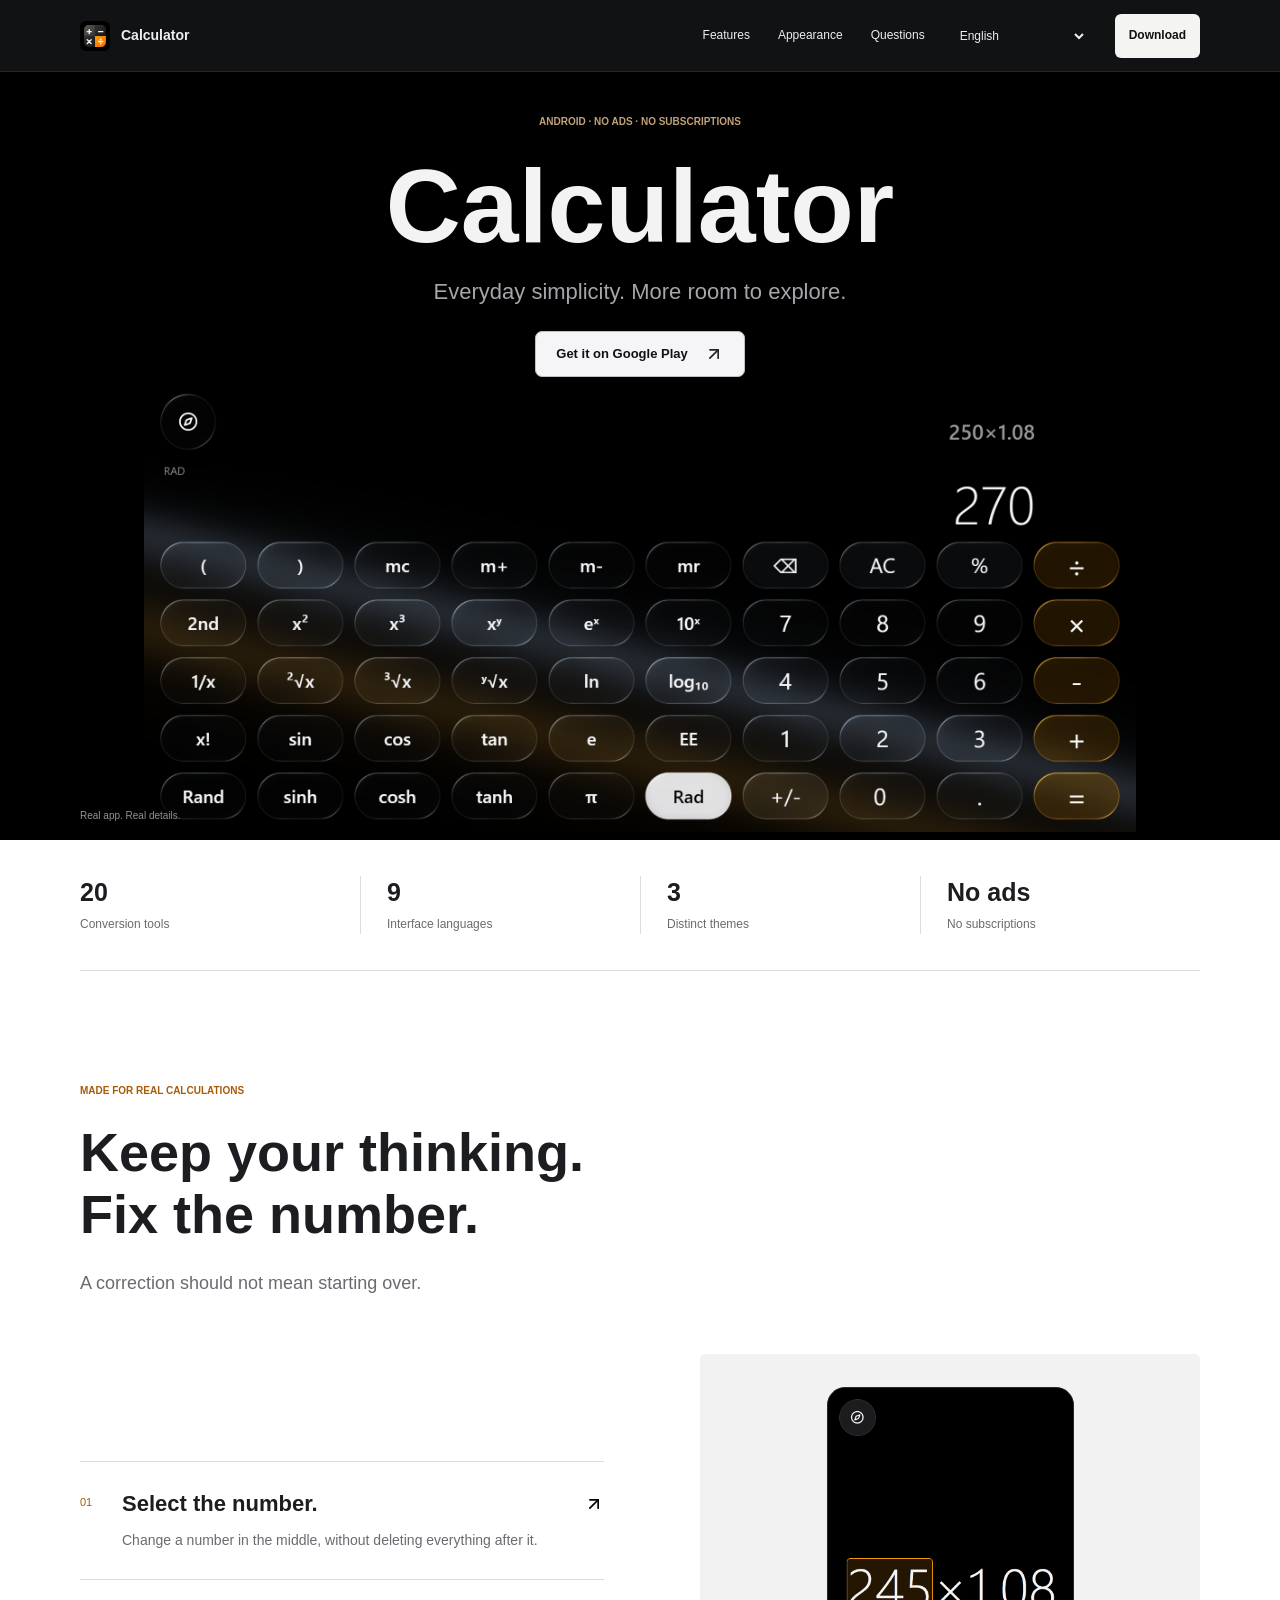
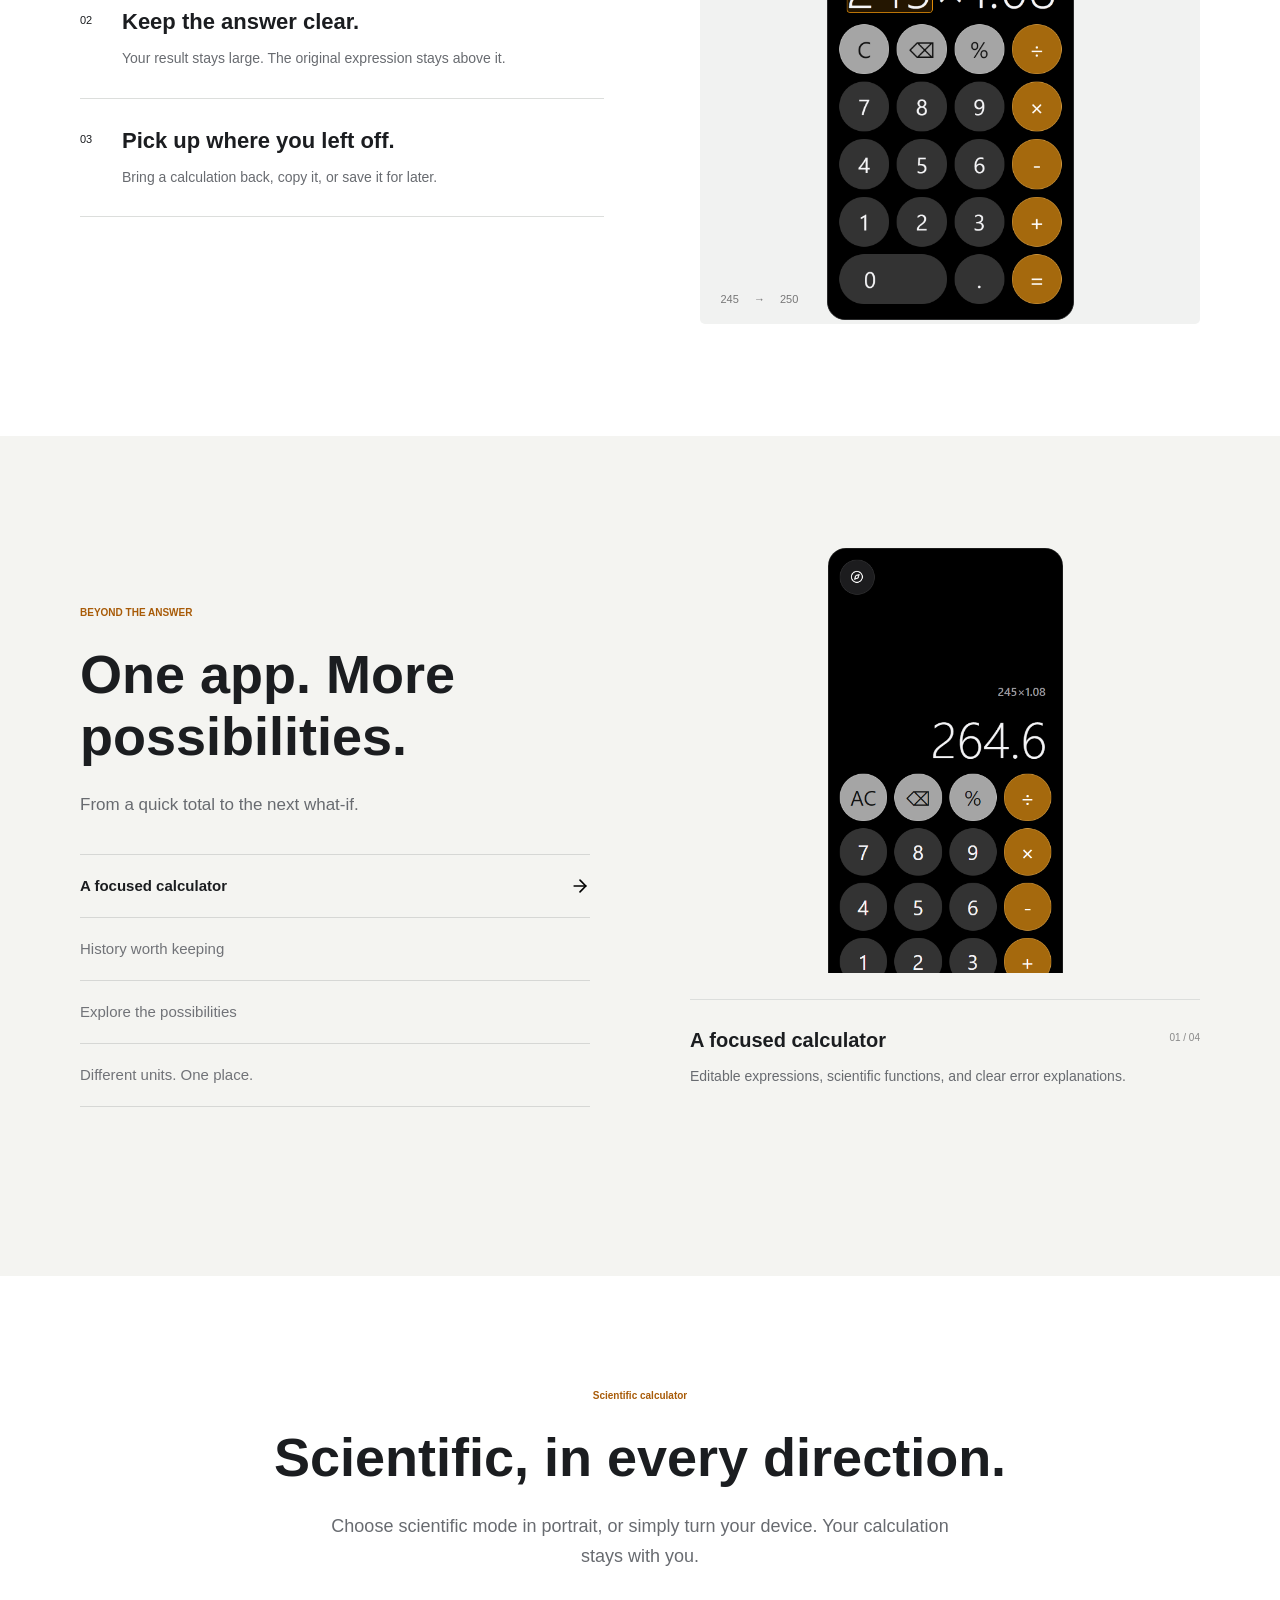
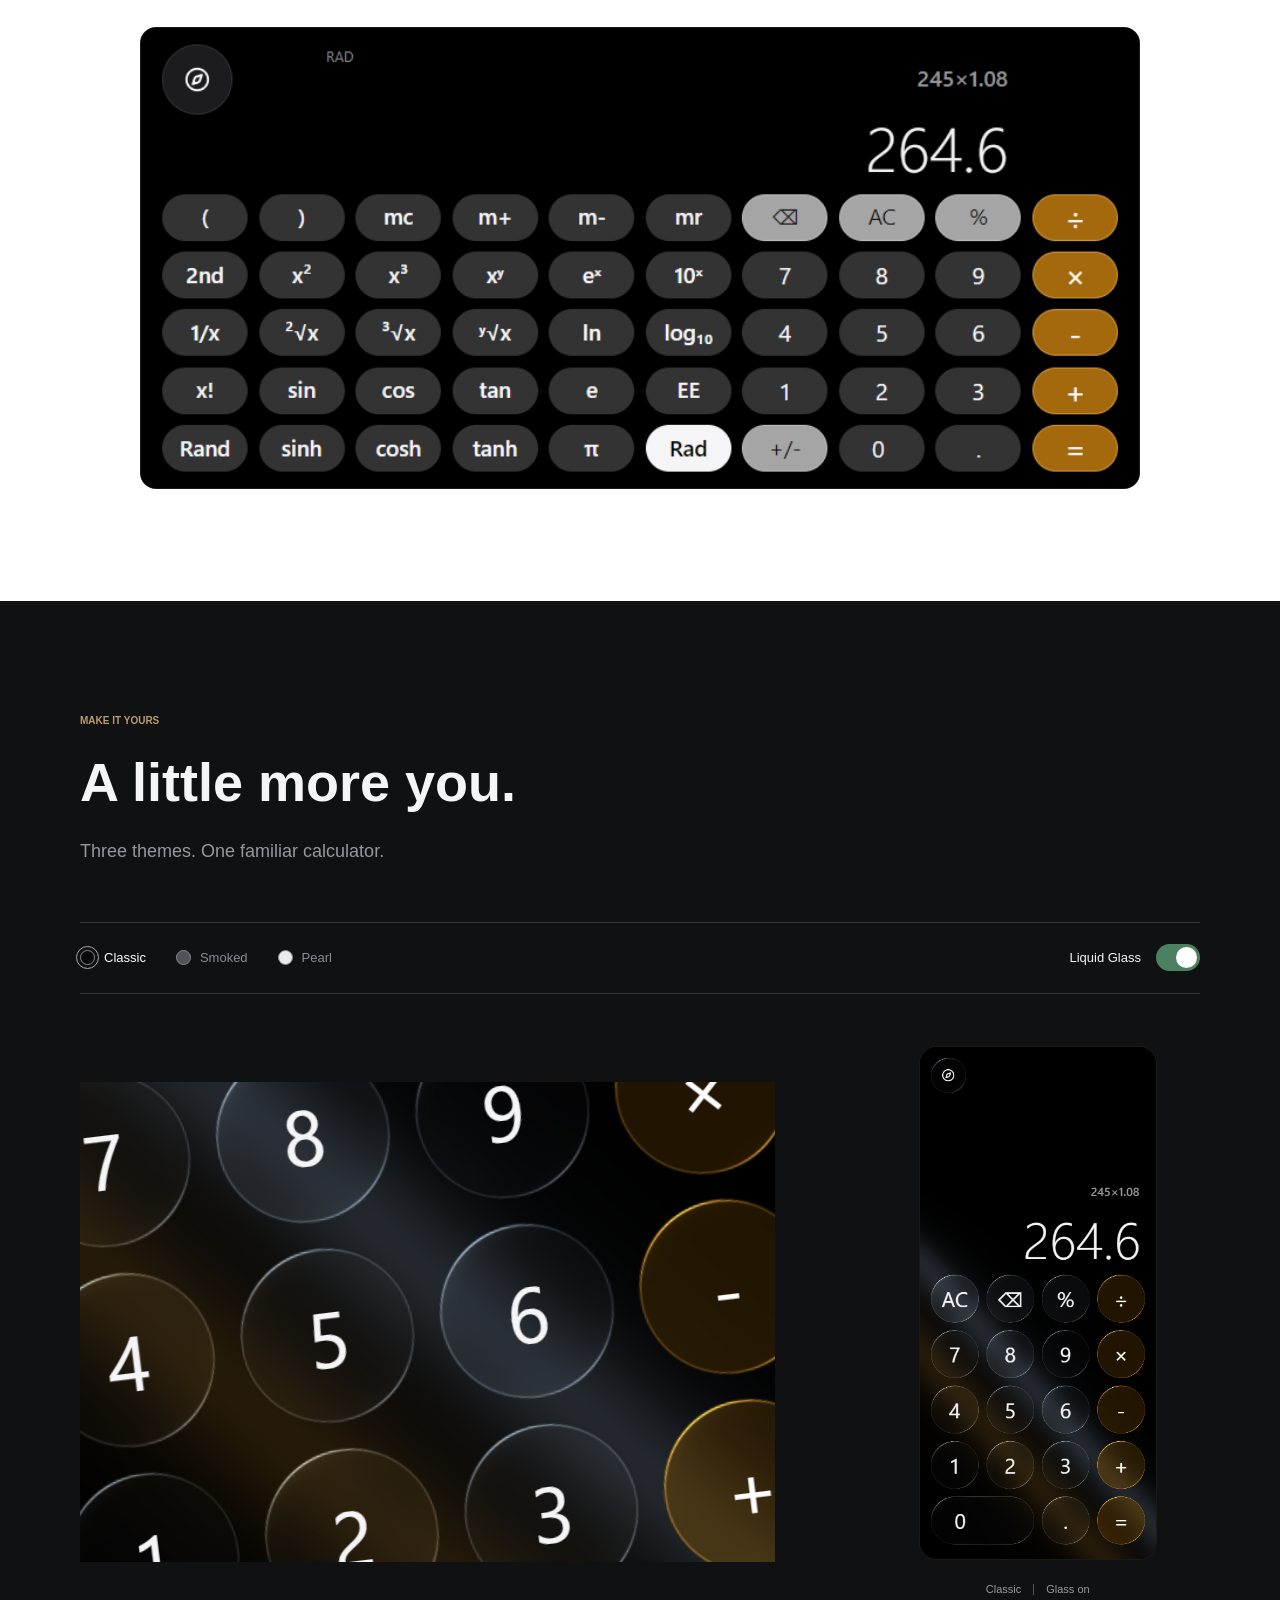
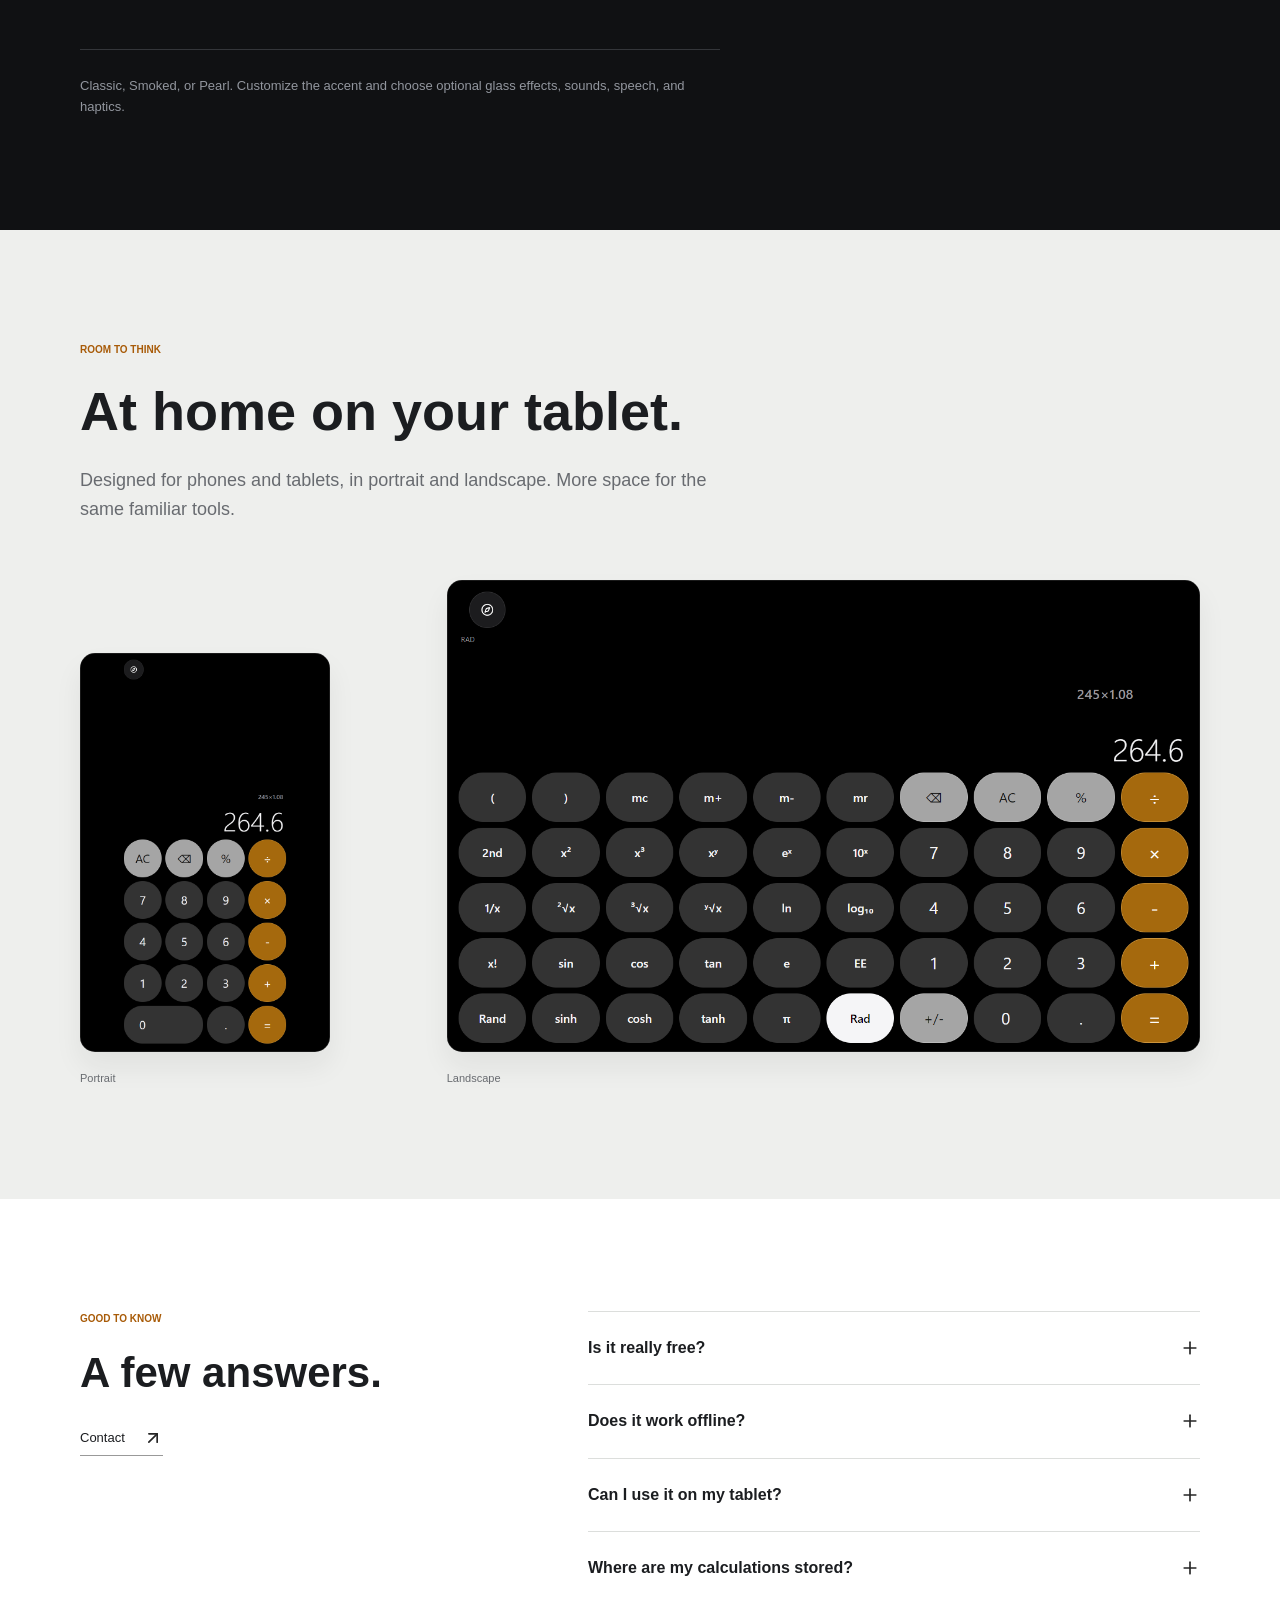
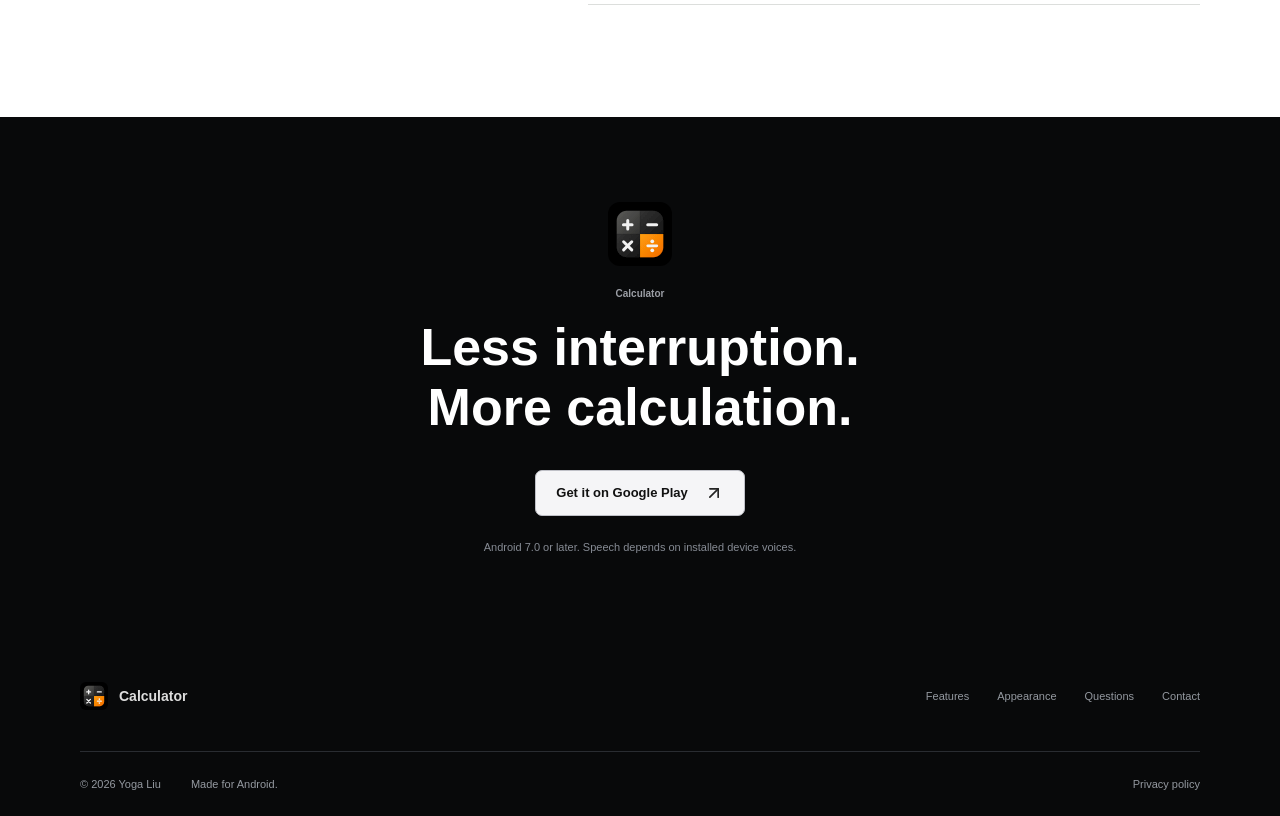
==== commit 8d592be3: "Elevate product site with real editing story and material close-ups" ====
--- a/index.html
+++ b/index.html
@@ -1,37 +1,125 @@
 <!doctype html>
 <html lang="en">
 <head>
-<meta charset="utf-8"><meta name="viewport" content="width=device-width,initial-scale=1">
-<meta name="description" content="An ad-free Android calculator with editable expressions, reusable history, scientific math and unit conversions.">
-<meta name="theme-color" content="#f5f5f7"><meta property="og:title" content="Calculator"><meta property="og:description" content="Everyday simplicity. More room to explore."><meta property="og:type" content="website"><meta property="og:url" content="https://yogaliu0818.github.io/calculator-website/"><meta property="og:image" content="https://yogaliu0818.github.io/calculator-website/assets/en/scientific.png">
-<title>Calculator</title><link rel="canonical" href="https://yogaliu0818.github.io/calculator-website/"><link rel="icon" href="assets/icon.svg"><link rel="stylesheet" href="style.css?v=20261025">
+  <meta charset="utf-8">
+  <meta name="viewport" content="width=device-width,initial-scale=1">
+  <meta name="description" content="An ad-free Android calculator with editable expressions, reusable history, scientific math and unit conversions.">
+  <meta name="theme-color" content="#08090a">
+  <meta property="og:title" content="Calculator">
+  <meta property="og:description" content="Everyday simplicity. More room to explore.">
+  <meta property="og:type" content="website">
+  <meta property="og:url" content="https://yogaliu0818.github.io/calculator-website/">
+  <meta property="og:image" content="https://yogaliu0818.github.io/calculator-website/assets/en/scientific-glass.png">
+  <title>Calculator</title>
+  <link rel="canonical" href="https://yogaliu0818.github.io/calculator-website/">
+  <link rel="icon" href="assets/icon.svg">
+  <link rel="stylesheet" href="style.css?v=20261025b">
+  <script type="application/ld+json">
+  {"@context":"https://schema.org","@type":"SoftwareApplication","name":"Calculator","operatingSystem":"Android 7.0 or later","applicationCategory":"UtilitiesApplication","url":"https://yogaliu0818.github.io/calculator-website/","downloadUrl":"https://play.google.com/store/apps/details?id=com.yogaliu.minimalcalculator","author":{"@type":"Person","name":"Yoga Liu"},"offers":{"@type":"Offer","price":"0","priceCurrency":"USD"}}
+  </script>
 </head>
 <body>
+<a class="skip-link" href="#features" data-copy="Features">Features</a>
 <header class="site-header">
-<a class="brand" href="#top"><img src="assets/icon.svg" alt="" width="32" height="32"><span data-copy="Calculator">Calculator</span></a>
-<nav aria-label="Main navigation"><a href="#features" data-copy="Features">Features</a><a href="#appearance" data-copy="Appearance">Appearance</a><select id="language" aria-label="Language"><option value="en">English</option></select></nav>
+  <a class="brand" href="#top"><img src="assets/icon.svg" alt="" width="30" height="30"><span data-copy="Calculator">Calculator</span></a>
+  <nav aria-label="Calculator">
+    <a href="#features" data-copy="Features">Features</a>
+    <a href="#appearance" data-copy="Appearance">Appearance</a>
+    <a href="#questions" data-copy="Questions">Questions</a>
+    <select id="language" aria-label="Language"><option value="en">English</option></select>
+    <a class="nav-download" href="https://play.google.com/store/apps/details?id=com.yogaliu.minimalcalculator" data-copy="Download">Download</a>
+  </nav>
 </header>
 <main id="top">
-<section class="hero" aria-labelledby="product-title">
-<div class="hero-copy"><p class="eyebrow" data-copy="ANDROID · NO ADS · NO SUBSCRIPTIONS">ANDROID · NO ADS · NO SUBSCRIPTIONS</p><h1 id="product-title" data-copy="Calculator">Calculator</h1><p class="lead" data-copy="Everyday simplicity. More room to explore.">Everyday simplicity. More room to explore.</p><a class="download" href="https://play.google.com/store/apps/details?id=com.yogaliu.minimalcalculator" data-copy="Get it on Google Play ↗">Get it on Google Play ↗</a></div>
-<div class="hero-stage" aria-hidden="true"><img class="hero-left app-screen" src="assets/en/explore.png" data-shot="explore" alt="" width="393" height="852"><img class="hero-right app-screen" src="assets/en/pearl.png" data-shot="pearl" alt="" width="393" height="852"><img class="hero-center app-screen" src="assets/en/classic-glass.png" data-shot="classic-glass" alt="" width="393" height="852" fetchpriority="high"></div>
-</section>
-<section class="section features" id="features" aria-labelledby="features-title">
-<div class="section-heading"><p class="eyebrow" data-copy="MADE FOR REAL CALCULATIONS">MADE FOR REAL CALCULATIONS</p><h2 id="features-title" data-copy="Keep your thinking. Fix the number.">Keep your thinking. Fix the number.</h2><p data-copy="Edit inside an expression, revisit your history, and carry a result into your next calculation.">Edit inside an expression, revisit your history, and carry a result into your next calculation.</p></div>
-<div class="feature-tabs" role="tablist" aria-label="Features">
-<button type="button" role="tab" id="tab-calculator" aria-controls="feature-panel" aria-selected="true" data-feature="calculator" data-copy="A focused calculator">A focused calculator</button>
-<button type="button" role="tab" id="tab-history" aria-controls="feature-panel" aria-selected="false" tabindex="-1" data-feature="history" data-copy="History worth keeping">History worth keeping</button>
-<button type="button" role="tab" id="tab-explore" aria-controls="feature-panel" aria-selected="false" tabindex="-1" data-feature="explore" data-copy="Explore the possibilities">Explore the possibilities</button>
-<button type="button" role="tab" id="tab-converters" aria-controls="feature-panel" aria-selected="false" tabindex="-1" data-feature="converters" data-copy="Different units. One place.">Different units. One place.</button></div>
-<div class="feature-panel" id="feature-panel" role="tabpanel" aria-labelledby="tab-calculator" tabindex="0"><div class="feature-visual"><img id="feature-image" class="app-screen" src="assets/en/calculator.png" data-shot="calculator" alt="Calculator" width="393" height="852" loading="lazy"></div><div class="feature-copy"><p class="feature-number" id="feature-number" aria-hidden="true">01 / 04</p><h3 id="feature-title" data-copy="A focused calculator">A focused calculator</h3><p id="feature-description" data-copy="Editable expressions, scientific functions, and clear error explanations.">Editable expressions, scientific functions, and clear error explanations.</p><p class="note" id="feature-note" hidden data-copy="Updating exchange rates requires internet. Rates are indicative, not transaction quotes.">Updating exchange rates requires internet. Rates are indicative, not transaction quotes.</p></div></div>
-</section>
-<section class="section science" aria-labelledby="science-title"><div class="section-heading"><p class="eyebrow" data-copy="Scientific calculator">Scientific calculator</p><h2 id="science-title" data-copy="Scientific, in every direction.">Scientific, in every direction.</h2><p data-copy="Choose scientific mode in portrait, or simply turn your device. Your calculation stays with you.">Choose scientific mode in portrait, or simply turn your device. Your calculation stays with you.</p></div><div class="science-stage"><img class="app-screen landscape-screen" src="assets/en/scientific.png" data-shot="scientific" alt="Scientific calculator" width="852" height="393" loading="lazy"></div></section>
-<section class="section appearance" id="appearance" aria-labelledby="appearance-title">
-<div class="section-heading"><p class="eyebrow" data-copy="MAKE IT YOURS">MAKE IT YOURS</p><h2 id="appearance-title" data-copy="Three moods. Your accent.">Three moods. Your accent.</h2><p data-copy="Classic, Smoked, or Pearl. Customize the accent and choose optional glass effects, sounds, speech, and haptics.">Classic, Smoked, or Pearl. Customize the accent and choose optional glass effects, sounds, speech, and haptics.</p></div>
-<div class="appearance-controls"><div class="theme-options" role="group" aria-label="Appearance"><button type="button" aria-pressed="true" data-theme="classic"><span class="theme-swatch classic"></span><span data-copy="Classic">Classic</span></button><button type="button" aria-pressed="false" data-theme="smoked"><span class="theme-swatch smoked"></span><span data-copy="Smoked">Smoked</span></button><button type="button" aria-pressed="false" data-theme="pearl"><span class="theme-swatch pearl"></span><span data-copy="Pearl">Pearl</span></button></div><label class="glass-control"><span data-copy="Liquid Glass">Liquid Glass</span><input type="checkbox" id="glass-toggle" role="switch" checked><span class="switch-track" aria-hidden="true"></span></label></div>
-<div class="material-stage" data-preview-theme="classic"><img id="appearance-image" class="app-screen" src="assets/en/classic-glass.png" data-shot="classic-glass" alt="Liquid Glass" width="393" height="852" loading="lazy"><div class="material-caption"><span id="preview-theme-label" data-copy="Classic">Classic</span><span class="caption-divider" aria-hidden="true"></span><span id="glass-status" data-copy="Glass on">Glass on</span></div></div>
-</section>
-<section class="section tablet" aria-labelledby="tablet-title"><div class="section-heading"><p class="eyebrow" data-copy="ROOM TO THINK">ROOM TO THINK</p><h2 id="tablet-title" data-copy="At home on your tablet.">At home on your tablet.</h2><p data-copy="Designed for phones and tablets, in portrait and landscape. More space for the same familiar tools.">Designed for phones and tablets, in portrait and landscape. More space for the same familiar tools.</p></div><div class="tablet-images"><figure><img class="app-screen" src="assets/en/tablet-portrait.png" data-shot="tablet-portrait" alt="Tablet portrait" width="800" height="1280" loading="lazy"><figcaption data-copy="Portrait">Portrait</figcaption></figure><figure><img class="app-screen" src="assets/en/tablet-landscape.png" data-shot="tablet-landscape" alt="Tablet landscape" width="1280" height="800" loading="lazy"><figcaption data-copy="Landscape">Landscape</figcaption></figure></div></section>
-<section class="closing"><img src="assets/icon.svg" alt="" width="72" height="72" loading="lazy"><h2 data-copy="Less interruption. More calculation.">Less interruption. More calculation.</h2><p data-copy="Nine interface languages. Phone and tablet layouts. Core calculations work offline.">Nine interface languages. Phone and tablet layouts. Core calculations work offline.</p><a class="download" href="https://play.google.com/store/apps/details?id=com.yogaliu.minimalcalculator" data-copy="Get it on Google Play ↗">Get it on Google Play ↗</a><p class="note" data-copy="Android 7.0 or later. Speech depends on installed device voices.">Android 7.0 or later. Speech depends on installed device voices.</p></section>
-</main><footer><span>© 2026 Yoga Liu</span><a href="privacy.html" data-copy="Privacy policy">Privacy policy</a><a href="mailto:yogaliu0818@gmail.com" data-copy="Contact">Contact</a></footer><script src="translations.js?v=20261025"></script><script src="site.js?v=20261025"></script>
+  <section class="hero" aria-labelledby="product-title">
+    <div class="hero-copy">
+      <p class="eyebrow" data-copy="ANDROID · NO ADS · NO SUBSCRIPTIONS">ANDROID · NO ADS · NO SUBSCRIPTIONS</p>
+      <h1 id="product-title" data-copy="Calculator">Calculator</h1>
+      <p class="lead" data-copy="Everyday simplicity. More room to explore.">Everyday simplicity. More room to explore.</p>
+      <a class="download" href="https://play.google.com/store/apps/details?id=com.yogaliu.minimalcalculator"><span data-copy="Get it on Google Play">Get it on Google Play</span><img class="icon" src="assets/icons/arrow-up-right.svg" alt="" width="18" height="18"></a>
+    </div>
+    <div class="hero-stage">
+      <picture><source media="(max-width:700px)" srcset="assets/en/hero-mobile.png" data-source-shot="hero-mobile"><img class="hero-center" src="assets/en/scientific-glass.png" data-shot="scientific-glass" alt="Calculator" width="1100" height="500" fetchpriority="high"></picture>
+    </div>
+    <span class="hero-footnote" data-copy="Real app. Real details.">Real app. Real details.</span>
+  </section>
+
+  <div class="product-facts wrap" aria-label="Calculator">
+    <p><strong>20</strong><span data-copy="Conversion tools">Conversion tools</span></p>
+    <p><strong>9</strong><span data-copy="Interface languages">Interface languages</span></p>
+    <p><strong>3</strong><span data-copy="Distinct themes">Distinct themes</span></p>
+    <p><strong data-copy="No ads">No ads</strong><span data-copy="No subscriptions">No subscriptions</span></p>
+  </div>
+
+  <section class="section story" id="features" aria-labelledby="story-title">
+    <div class="wrap">
+      <div class="section-heading editorial">
+        <p class="eyebrow" data-copy="MADE FOR REAL CALCULATIONS">MADE FOR REAL CALCULATIONS</p>
+        <h2 id="story-title" data-copy="Keep your thinking. Fix the number.">Keep your thinking. Fix the number.</h2>
+        <p data-copy="A correction should not mean starting over.">A correction should not mean starting over.</p>
+      </div>
+      <div class="story-layout">
+        <div class="story-steps" role="tablist" aria-label="Features" aria-orientation="vertical">
+          <button id="story-edit" type="button" role="tab" aria-selected="true" aria-controls="story-panel" data-story="edit"><span class="step-index">01</span><span><strong data-copy="Select the number.">Select the number.</strong><span data-copy="Change a number in the middle, without deleting everything after it.">Change a number in the middle, without deleting everything after it.</span></span><img class="icon" src="assets/icons/arrow-up-right.svg" alt="" width="20" height="20"></button>
+          <button id="story-result" type="button" role="tab" aria-selected="false" aria-controls="story-panel" tabindex="-1" data-story="result"><span class="step-index">02</span><span><strong data-copy="Keep the answer clear.">Keep the answer clear.</strong><span data-copy="Your result stays large. The original expression stays above it.">Your result stays large. The original expression stays above it.</span></span><img class="icon" src="assets/icons/arrow-up-right.svg" alt="" width="20" height="20"></button>
+          <button id="story-history" type="button" role="tab" aria-selected="false" aria-controls="story-panel" tabindex="-1" data-story="history"><span class="step-index">03</span><span><strong data-copy="Pick up where you left off.">Pick up where you left off.</strong><span data-copy="Bring a calculation back, copy it, or save it for later.">Bring a calculation back, copy it, or save it for later.</span></span><img class="icon" src="assets/icons/arrow-up-right.svg" alt="" width="20" height="20"></button>
+        </div>
+        <div id="story-panel" class="story-visual" role="tabpanel" aria-labelledby="story-edit" tabindex="0">
+          <img id="story-image" class="app-screen" src="assets/en/story-edit.png" data-shot="story-edit" alt="Calculator" width="393" height="852" loading="lazy">
+          <span class="story-equation" aria-hidden="true">245 <span>→</span> 250</span>
+        </div>
+      </div>
+    </div>
+  </section>
+
+  <section class="section tools" aria-labelledby="tools-title">
+    <div class="wrap tools-layout">
+      <div class="tools-intro"><p class="eyebrow" data-copy="BEYOND THE ANSWER">BEYOND THE ANSWER</p><h2 id="tools-title" data-copy="One app. More possibilities.">One app. More possibilities.</h2><p data-copy="From a quick total to the next what-if.">From a quick total to the next what-if.</p>
+        <div class="feature-tabs" role="tablist" aria-label="Features">
+          <button type="button" role="tab" id="tab-calculator" aria-controls="feature-panel" aria-selected="true" data-feature="calculator"><span data-copy="A focused calculator">A focused calculator</span><img class="icon" src="assets/icons/arrow-right.svg" alt="" width="18" height="18"></button>
+          <button type="button" role="tab" id="tab-history" aria-controls="feature-panel" aria-selected="false" tabindex="-1" data-feature="history"><span data-copy="History worth keeping">History worth keeping</span><img class="icon" src="assets/icons/arrow-right.svg" alt="" width="18" height="18"></button>
+          <button type="button" role="tab" id="tab-explore" aria-controls="feature-panel" aria-selected="false" tabindex="-1" data-feature="explore"><span data-copy="Explore the possibilities">Explore the possibilities</span><img class="icon" src="assets/icons/arrow-right.svg" alt="" width="18" height="18"></button>
+          <button type="button" role="tab" id="tab-converters" aria-controls="feature-panel" aria-selected="false" tabindex="-1" data-feature="converters"><span data-copy="Different units. One place.">Different units. One place.</span><img class="icon" src="assets/icons/arrow-right.svg" alt="" width="18" height="18"></button>
+        </div>
+      </div>
+      <div class="feature-panel" id="feature-panel" role="tabpanel" aria-labelledby="tab-calculator" tabindex="0">
+        <div class="feature-visual"><img id="feature-image" class="app-screen" src="assets/en/calculator.png" data-shot="calculator" alt="Calculator" width="393" height="852" loading="lazy"></div>
+        <div class="feature-copy"><span id="feature-number" class="feature-number">01 / 04</span><h3 id="feature-title" data-copy="A focused calculator">A focused calculator</h3><p id="feature-description" data-copy="Editable expressions, scientific functions, and clear error explanations.">Editable expressions, scientific functions, and clear error explanations.</p><p id="feature-note" class="note" hidden data-copy="Updating exchange rates requires internet. Rates are indicative, not transaction quotes.">Updating exchange rates requires internet. Rates are indicative, not transaction quotes.</p></div>
+      </div>
+    </div>
+  </section>
+
+  <section class="section science" aria-labelledby="science-title">
+    <div class="wrap"><div class="section-heading"><p class="eyebrow" data-copy="Scientific calculator">Scientific calculator</p><h2 id="science-title" data-copy="Scientific, in every direction.">Scientific, in every direction.</h2><p data-copy="Choose scientific mode in portrait, or simply turn your device. Your calculation stays with you.">Choose scientific mode in portrait, or simply turn your device. Your calculation stays with you.</p></div>
+      <div class="science-stage"><img class="app-screen landscape-screen" src="assets/en/scientific.png" data-shot="scientific" alt="Scientific calculator" width="852" height="393" loading="lazy"></div>
+    </div>
+  </section>
+
+  <section class="section appearance" id="appearance" aria-labelledby="appearance-title">
+    <div class="wrap">
+      <div class="section-heading editorial"><p class="eyebrow" data-copy="MAKE IT YOURS">MAKE IT YOURS</p><h2 id="appearance-title" data-copy="A little more you.">A little more you.</h2><p data-copy="Three themes. One familiar calculator.">Three themes. One familiar calculator.</p></div>
+      <div class="appearance-controls"><div class="theme-options" role="group" aria-label="Appearance"><button type="button" aria-pressed="true" data-theme="classic"><span class="theme-swatch classic"></span><span data-copy="Classic">Classic</span></button><button type="button" aria-pressed="false" data-theme="smoked"><span class="theme-swatch smoked"></span><span data-copy="Smoked">Smoked</span></button><button type="button" aria-pressed="false" data-theme="pearl"><span class="theme-swatch pearl"></span><span data-copy="Pearl">Pearl</span></button></div><label class="glass-control"><span data-copy="Liquid Glass">Liquid Glass</span><input type="checkbox" id="glass-toggle" role="switch" checked><span class="switch-track" aria-hidden="true"></span></label></div>
+      <div class="material-stage" data-preview-theme="classic">
+        <div class="material-detail"><img id="material-image" src="assets/en/classic-keys-glass.png" data-shot="classic-keys-glass" alt="Liquid Glass" width="357" height="449" loading="lazy"></div>
+        <div class="material-phone"><img id="appearance-image" class="app-screen" src="assets/en/classic-glass.png" data-shot="classic-glass" alt="Liquid Glass" width="393" height="852" loading="lazy"><div class="material-caption"><span id="preview-theme-label" data-copy="Classic">Classic</span><span class="caption-divider" aria-hidden="true"></span><span id="glass-status" data-copy="Glass on">Glass on</span></div></div>
+      </div>
+      <p class="appearance-note" data-copy="Classic, Smoked, or Pearl. Customize the accent and choose optional glass effects, sounds, speech, and haptics.">Classic, Smoked, or Pearl. Customize the accent and choose optional glass effects, sounds, speech, and haptics.</p>
+    </div>
+  </section>
+
+  <section class="section tablet" aria-labelledby="tablet-title">
+    <div class="wrap"><div class="section-heading editorial"><p class="eyebrow" data-copy="ROOM TO THINK">ROOM TO THINK</p><h2 id="tablet-title" data-copy="At home on your tablet.">At home on your tablet.</h2><p data-copy="Designed for phones and tablets, in portrait and landscape. More space for the same familiar tools.">Designed for phones and tablets, in portrait and landscape. More space for the same familiar tools.</p></div><div class="tablet-images"><figure><img class="app-screen" src="assets/en/tablet-portrait.png" data-shot="tablet-portrait" alt="Tablet portrait" width="800" height="1280" loading="lazy"><figcaption data-copy="Portrait">Portrait</figcaption></figure><figure><img class="app-screen" src="assets/en/tablet-landscape.png" data-shot="tablet-landscape" alt="Tablet landscape" width="1280" height="800" loading="lazy"><figcaption data-copy="Landscape">Landscape</figcaption></figure></div></div>
+  </section>
+
+  <section class="section questions" id="questions" aria-labelledby="questions-title"><div class="wrap faq-layout"><div><p class="eyebrow" data-copy="GOOD TO KNOW">GOOD TO KNOW</p><h2 id="questions-title" data-copy="A few answers.">A few answers.</h2><a class="text-link" href="mailto:yogaliu0818@gmail.com"><span data-copy="Contact">Contact</span><img class="icon" src="assets/icons/arrow-up-right.svg" alt="" width="18" height="18"></a></div><div class="faq-list">
+    <details><summary><span data-copy="Is it really free?">Is it really free?</span><img class="icon" src="assets/icons/plus.svg" alt="" width="20" height="20"></summary><p data-copy="Yes. No ads, in-app purchases or subscriptions. No account required.">Yes. No ads, in-app purchases or subscriptions. No account required.</p></details>
+    <details><summary><span data-copy="Does it work offline?">Does it work offline?</span><img class="icon" src="assets/icons/plus.svg" alt="" width="20" height="20"></summary><p data-copy="Core calculations and unit conversions work offline. New exchange rates need internet; previously cached rates can be reused. Speech depends on installed device voices.">Core calculations and unit conversions work offline. New exchange rates need internet; previously cached rates can be reused. Speech depends on installed device voices.</p></details>
+    <details><summary><span data-copy="Can I use it on my tablet?">Can I use it on my tablet?</span><img class="icon" src="assets/icons/plus.svg" alt="" width="20" height="20"></summary><p data-copy="Yes. Phones and tablets are supported in portrait and landscape, on Android 7.0 or later.">Yes. Phones and tablets are supported in portrait and landscape, on Android 7.0 or later.</p></details>
+    <details><summary><span data-copy="Where are my calculations stored?">Where are my calculations stored?</span><img class="icon" src="assets/icons/plus.svg" alt="" width="20" height="20"></summary><p data-copy="History, favorites and settings are saved locally in the app. There is no account-based cloud sync. See the privacy policy for details.">History, favorites and settings are saved locally in the app. There is no account-based cloud sync. See the privacy policy for details.</p></details>
+  </div></div></section>
+
+  <section class="closing"><div class="wrap"><img src="assets/icon.svg" alt="" width="64" height="64" loading="lazy"><p class="eyebrow" data-copy="Calculator">Calculator</p><h2 data-copy="Less interruption. More calculation.">Less interruption. More calculation.</h2><a class="download" href="https://play.google.com/store/apps/details?id=com.yogaliu.minimalcalculator"><span data-copy="Get it on Google Play">Get it on Google Play</span><img class="icon" src="assets/icons/arrow-up-right.svg" alt="" width="18" height="18"></a><p class="note" data-copy="Android 7.0 or later. Speech depends on installed device voices.">Android 7.0 or later. Speech depends on installed device voices.</p></div></section>
+</main>
+<footer><div class="wrap footer-top"><a class="brand" href="#top"><img src="assets/icon.svg" alt="" width="28" height="28"><span data-copy="Calculator">Calculator</span></a><nav aria-label="Calculator"><a href="#features" data-copy="Features">Features</a><a href="#appearance" data-copy="Appearance">Appearance</a><a href="#questions" data-copy="Questions">Questions</a><a href="mailto:yogaliu0818@gmail.com" data-copy="Contact">Contact</a></nav></div><div class="wrap footer-bottom"><span>© 2026 Yoga Liu</span><span data-copy="Made for Android.">Made for Android.</span><a href="privacy.html" data-copy="Privacy policy">Privacy policy</a></div></footer>
+<script src="translations.js?v=20261025b"></script><script src="studio-copy.js?v=20261025b"></script><script src="site.js?v=20261025b"></script>
 </body></html>
--- a/style.css
+++ b/style.css
@@ -1,7 +1,75 @@
-:root{color-scheme:light;--paper:#f5f5f7;--ink:#1d1d1f;--muted:#66666c;--line:#dcdcdf}*{box-sizing:border-box}html{scroll-behavior:smooth;scroll-padding-top:84px}body{margin:0;background:var(--paper);color:var(--ink);font:16px/1.6 -apple-system,BlinkMacSystemFont,"Segoe UI",Arial,sans-serif;letter-spacing:0}button,select,input{font:inherit}button,a,select,input{-webkit-tap-highlight-color:transparent}button{cursor:pointer;color:inherit}a{color:inherit;text-decoration:none}img{max-width:100%;height:auto}a:focus-visible,button:focus-visible,select:focus-visible,.feature-panel:focus-visible{outline:3px solid #1472df;outline-offset:5px}.site-header{height:72px;padding:0 max(24px,calc((100% - 1120px)/2));display:flex;align-items:center;justify-content:space-between;gap:20px;position:sticky;top:0;z-index:5;background:#f5f5f7f2;backdrop-filter:blur(18px);border-bottom:1px solid #dddddf80}.brand{display:flex;align-items:center;gap:10px;font-weight:650;white-space:nowrap}.brand img{border-radius:7px}nav{display:flex;align-items:center;gap:30px;font-size:13px;min-width:0}nav a:hover,footer a:hover{text-decoration:underline;text-underline-offset:4px}select{max-width:178px;min-height:40px;border:0;background:transparent;color:var(--ink);padding:7px 20px 7px 6px;cursor:pointer;border-radius:5px}.hero{height:748px;position:relative;overflow:hidden;text-align:center;background:#f5f5f7}.hero-copy{position:relative;z-index:2;padding:48px 24px 0;pointer-events:none}.hero-copy .download{pointer-events:auto}.eyebrow{font-size:12px;line-height:1.5;font-weight:650;color:var(--muted);margin:0 0 16px}h1,h2,h3,p{overflow-wrap:anywhere}h1{font-size:82px;line-height:1.1;font-weight:650;margin:0 0 13px}h2{font-size:52px;line-height:1.16;font-weight:650;margin:0 0 22px}h3{font-size:36px;line-height:1.2;font-weight:600;margin:0 0 22px}.lead{font-size:23px;line-height:1.45;margin:0 auto 24px;max-width:620px;color:#626269}.download{display:inline-flex;justify-content:center;align-items:center;min-height:46px;max-width:100%;background:#1d1d1f;color:#fff;padding:10px 22px;border-radius:7px;font-size:14px;font-weight:600;transition:background .15s}.download:hover{background:#454549}.hero-stage{position:absolute;inset:0;pointer-events:none}.app-screen{display:block;object-fit:contain;border:1px solid #ffffff1a;border-radius:20px;background:#000}.hero-stage .app-screen{position:absolute;width:226px;top:338px;left:50%;box-shadow:0 12px 32px #00000012}.hero-center{transform:translateX(-50%);z-index:1}.hero-stage .hero-left{width:204px;top:388px;transform:translateX(calc(-50% - 245px)) rotate(-9deg)}.hero-stage .hero-right{width:204px;top:388px;transform:translateX(calc(-50% + 245px)) rotate(9deg)}.section{padding:104px max(28px,calc((100% - 1120px)/2))}.section-heading{max-width:780px;margin:0 auto 48px;text-align:center}.section-heading>p:not(.eyebrow){font-size:19px;line-height:1.65;color:var(--muted);margin:0 auto;max-width:660px}.features{background:#fff}.feature-tabs{display:grid;grid-template-columns:repeat(4,minmax(0,1fr));border-bottom:1px solid var(--line);gap:12px;margin-bottom:46px}.feature-tabs button{border:0;border-bottom:2px solid transparent;background:transparent;min-height:65px;font-size:14px;line-height:1.4;padding:12px 4px;margin-bottom:-1px;color:#6f6f75}.feature-tabs button[aria-selected=true]{border-bottom-color:var(--ink);color:var(--ink);font-weight:650}.feature-panel{display:grid;grid-template-columns:minmax(0,1fr) minmax(0,1fr);align-items:center;gap:100px;max-width:920px;margin:0 auto}.feature-visual{display:flex;justify-content:center;min-height:516px}.feature-visual .app-screen{width:238px;align-self:center;box-shadow:0 10px 30px #0000000a}.feature-copy>p{font-size:19px;color:var(--muted);max-width:370px}.feature-copy .feature-number{font-size:12px;color:#929297;margin:0 0 20px}.feature-copy .note{font-size:13px}.science{background:#f5f5f7;overflow:hidden}.science-stage{margin:0 auto;max-width:1020px}.landscape-screen{width:100%;border-radius:18px;box-shadow:0 12px 32px #0000000c}.appearance{background:#101113;color:#f5f5f7}.appearance .eyebrow{color:#aaaab1}.appearance .section-heading>p:not(.eyebrow){color:#aaaab1}.appearance-controls{display:flex;justify-content:center;align-items:center;gap:36px;flex-wrap:wrap;margin:0 auto 44px}.theme-options{display:flex;gap:22px;flex-wrap:wrap;justify-content:center}.theme-options button{border:0;background:transparent;color:#98989f;min-height:48px;display:flex;align-items:center;gap:8px;font-size:14px;padding:7px 2px;border-bottom:1px solid transparent}.theme-options button[aria-pressed=true]{color:#fff;border-bottom-color:#e6e6e9}.theme-swatch{width:16px;height:16px;display:block;border-radius:50%;border:1px solid #888}.theme-swatch.classic{background:#080808}.theme-swatch.smoked{background:#494b50}.theme-swatch.pearl{background:#f3f3f5}.glass-control{display:flex;align-items:center;gap:12px;min-height:48px;position:relative;font-size:14px;cursor:pointer;color:#dedee2}.glass-control input{position:absolute;right:0;width:44px;height:28px;opacity:0;cursor:pointer;margin:0}.switch-track{width:44px;height:27px;background:#49494f;border-radius:20px;display:block;padding:3px;pointer-events:none;transition:background .15s}.switch-track:before{content:"";display:block;width:21px;height:21px;background:#fff;border-radius:50%;transition:transform .15s}.glass-control input:checked+.switch-track{background:#34845b}.glass-control input:checked+.switch-track:before{transform:translateX(17px)}.glass-control input:focus-visible+.switch-track{outline:3px solid #72adff;outline-offset:5px}.material-stage{display:flex;flex-direction:column;align-items:center;min-height:614px}.material-stage .app-screen{width:260px;border-radius:21px;border-color:#ffffff21}.material-caption{display:flex;align-items:center;gap:15px;font-size:13px;color:#a4a4ac;margin-top:23px;min-height:26px}.caption-divider{width:1px;height:13px;background:#505056}.tablet{background:#fff}.tablet-images{display:grid;grid-template-columns:minmax(0,.7fr) minmax(0,1.5fr);align-items:center;gap:52px}.tablet-images img{width:100%;border-radius:16px;box-shadow:0 10px 30px #0000000b}.tablet-images figure:first-child{max-width:286px;justify-self:center}.tablet-images figure{margin:0;min-width:0}.tablet-images figcaption{font-size:13px;color:var(--muted);text-align:center;margin-top:17px}.closing{text-align:center;background:#f5f5f7;padding:96px 24px 82px}.closing>img{margin:0 auto 24px;border-radius:16px}.closing h2{max-width:760px;margin:0 auto 25px}.closing>p{max-width:620px;margin:0 auto 25px;color:var(--muted);font-size:18px}.closing .note{font-size:12px;margin-top:22px;margin-bottom:0}.note{font-size:13px;line-height:1.65}footer{border-top:1px solid var(--line);padding:26px max(28px,calc((100% - 1120px)/2));display:flex;align-items:center;gap:25px;font-size:12px;color:var(--muted)}footer>span{margin-right:auto}[hidden]{display:none!important}
-.hero{display:flex;flex-direction:column;height:min(748px,calc(100svh - 112px));min-height:400px}.hero-copy{flex:0 0 auto}.hero-stage{position:relative;inset:auto;flex:1;min-height:0}.hero-stage .app-screen{height:min(490px,calc(100% + 90px));width:auto;max-width:none;top:30px}.hero-stage .hero-left,.hero-stage .hero-right{height:min(435px,calc(100% + 30px));width:auto;top:70px}
-h1{white-space:nowrap;overflow-wrap:normal}
-@media(max-width:1050px){.site-header{padding:0 28px}.section{padding:84px 32px}.feature-panel{gap:60px}h1{font-size:64px}h2{font-size:44px}.tablet-images{gap:30px}.feature-tabs button{font-size:13px}}
-@media(max-width:700px){.site-header{height:64px;padding:0 19px;gap:10px}.brand{gap:7px;font-size:14px}.brand img{width:28px;height:28px}nav{gap:0}nav>a{display:none}select{max-width:151px;font-size:12px}.hero{height:668px}.hero-copy{padding:38px 22px 0}.eyebrow{font-size:10px;margin-bottom:14px}h1{font-size:54px}h2{font-size:34px}h3{font-size:28px}.lead{font-size:19px;max-width:360px;margin-bottom:23px}.hero-stage .app-screen{top:307px;width:202px}.hero-stage .hero-left{top:364px;width:158px;transform:translateX(calc(-50% - 177px)) rotate(-10deg)}.hero-stage .hero-right{top:364px;width:158px;transform:translateX(calc(-50% + 177px)) rotate(10deg)}.section{padding:66px 24px}.section-heading{margin-bottom:32px}.section-heading>p:not(.eyebrow){font-size:16px}.feature-tabs{grid-template-columns:repeat(2,minmax(0,1fr));gap:0 12px;margin-bottom:28px}.feature-tabs button{min-height:58px;padding:12px 4px;font-size:12px}.feature-panel{display:flex;flex-direction:column;gap:25px}.feature-copy{order:-1;text-align:center}.feature-copy .feature-number{display:none}.feature-copy h3{font-size:25px;margin-bottom:12px}.feature-copy>p{font-size:16px;max-width:380px;margin:0 auto}.feature-copy .note{font-size:12px;margin-top:14px}.feature-visual{min-height:0}.feature-visual .app-screen{width:225px}.landscape-screen{border-radius:10px}.science{padding-left:20px;padding-right:20px}.appearance-controls{gap:14px;margin-bottom:32px}.theme-options{gap:17px}.theme-options button{font-size:12px}.glass-control{font-size:13px}.material-stage{min-height:0}.material-stage .app-screen{width:239px}.material-caption{font-size:12px}.tablet-images{grid-template-columns:1fr;gap:38px}.tablet-images figure:first-child{max-width:246px}.tablet-images figure:last-child{max-width:540px;justify-self:center}.closing{padding:65px 24px}.closing h2{font-size:34px}.closing>p{font-size:16px}footer{padding:24px;flex-wrap:wrap;gap:16px}footer>span{flex-basis:100%}}
-@media(max-width:360px){.hero{height:654px}.hero-copy{padding-top:30px}h1{font-size:43px}.lead{font-size:17px}.hero-stage .app-screen{top:310px}.theme-options{gap:12px}.section{padding-left:20px;padding-right:20px}.brand{font-size:12px}select{max-width:135px}}@media(prefers-reduced-motion:reduce){html{scroll-behavior:auto}*,*:before{transition:none!important}}
-@media(max-width:700px){.hero{height:min(668px,calc(100svh - 104px));min-height:400px}.hero-stage .app-screen{width:auto;height:min(438px,calc(100% + 90px));top:28px}.hero-stage .hero-left,.hero-stage .hero-right{width:auto;height:min(345px,calc(100% + 25px));top:66px}}
+:root {
+  color-scheme:light;
+  --paper:#f4f4f1;
+  --ink:#1b1d20;
+  --muted:#686b70;
+  --line:#dcdedc;
+  --accent:#a85b08;
+  --dark:#08090a;
+  --width:1120px;
+}
+*{box-sizing:border-box}
+html{scroll-behavior:smooth;scroll-padding-top:90px}
+body{margin:0;background:#fff;color:var(--ink);font:16px/1.65 -apple-system,BlinkMacSystemFont,"Segoe UI",Arial,sans-serif;letter-spacing:0}
+button,select,input{font:inherit}button,a,select,input{-webkit-tap-highlight-color:transparent}
+button{cursor:pointer;color:inherit}a{color:inherit;text-decoration:none}img{display:block;max-width:100%;height:auto}
+button{border:0;background:none}button,a,summary{touch-action:manipulation}
+a:focus-visible,button:focus-visible,summary:focus-visible,select:focus-visible,[role=tabpanel]:focus-visible{outline:2px solid #1677d9;outline-offset:5px}
+.wrap{width:min(var(--width),calc(100% - 64px));margin-inline:auto}
+.icon{width:20px;height:20px;flex:0 0 auto;opacity:.85}
+.skip-link{position:fixed;top:0;left:20px;z-index:20;transform:translateY(-150%);background:white;color:black;padding:10px 20px}.skip-link:focus{transform:none}
+.site-header{height:72px;display:flex;align-items:center;justify-content:space-between;gap:24px;padding:0 max(32px,calc((100% - var(--width))/2));background:#08090af5;color:#eee;position:sticky;top:0;z-index:10;border-bottom:1px solid #ffffff16;backdrop-filter:blur(14px)}
+.brand{display:flex;align-items:center;gap:11px;font-size:14px;font-weight:650;white-space:nowrap}.brand img{border-radius:6px}
+nav{display:flex;align-items:center;gap:28px;min-width:0;font-size:12px}nav>a{display:inline-flex;align-items:center;min-height:44px;transition:opacity .18s}nav>a:hover{opacity:.6}
+select{max-width:166px;min-height:40px;padding:6px 14px 6px 3px;background:transparent;border:0;color:inherit;cursor:pointer;font-size:12px}select option{color:#202020;background:white}
+.nav-download{background:#f4f4f3;color:#111;padding:6px 14px;border-radius:6px;font-weight:600}
+.hero{height:min(768px,calc(100svh - 116px));background:#000;color:#f3f3f3;position:relative;overflow:hidden;display:flex;flex-direction:column;text-align:center}
+.hero-copy{padding:42px 24px 0;position:relative;z-index:2;flex-shrink:0}
+.eyebrow{font-size:10px;font-weight:650;line-height:1.6;margin:0 0 22px;color:var(--accent)}
+.hero .eyebrow{color:#c1a27a;font-size:10px}
+h1,h2,h3,p{margin-top:0;overflow-wrap:anywhere}
+h1{font-size:104px;line-height:1.05;font-weight:600;margin:0 0 14px;white-space:nowrap;overflow-wrap:normal}
+h2{font-size:54px;line-height:1.15;font-weight:600;margin:0 0 24px;text-wrap:balance}
+h3{font-size:25px;line-height:1.3;font-weight:600;margin:0 0 12px}
+.lead{font-size:22px;line-height:1.5;color:#a5a5aa;max-width:680px;margin:0 auto 23px}
+.download{display:inline-flex;align-items:center;justify-content:center;gap:16px;border:1px solid #bfc0c7;background:#f5f5f7;color:#111;padding:10px 20px;min-height:46px;font-size:13px;font-weight:600;border-radius:7px;transition:background .2s,transform .2s}.download:hover{background:#d8dce2;transform:translateY(-1px)}
+.hero-stage{position:relative;flex:1;min-height:0;isolation:isolate;overflow:hidden}.hero-stage picture{display:block;width:100%;height:100%}
+.hero-center{position:absolute;left:50%;bottom:8px;transform:translateX(-50%);width:min(1100px,94%);max-height:calc(100% - 12px);object-fit:contain;object-position:bottom;aspect-ratio:1100/500}
+.hero-footnote{position:absolute;bottom:16px;left:max(32px,calc((100% - var(--width))/2));font-size:10px;color:#919196;z-index:2}
+.product-facts{display:grid;grid-template-columns:repeat(4,minmax(0,1fr));padding:36px 0;border-bottom:1px solid var(--line)}
+.product-facts p{margin:0;display:flex;flex-direction:column;padding:0 26px;border-left:1px solid var(--line)}.product-facts p:first-child{padding-left:0;border:0}.product-facts strong{font-size:25px;font-weight:550;line-height:1.3}.product-facts span{font-size:12px;color:var(--muted);margin-top:6px}
+.section{padding:112px 0}.section-heading{max-width:800px;margin:0 auto 55px;text-align:center}.section-heading>p:not(.eyebrow){font-size:18px;color:var(--muted);max-width:650px;margin:0 auto}.editorial{margin-left:0;text-align:left;max-width:700px}.editorial>p:not(.eyebrow){margin-left:0}.story .editorial{max-width:640px}
+.story-layout{display:grid;grid-template-columns:minmax(0,1.05fr) minmax(0,1fr);gap:96px;align-items:center}
+.story-steps{display:flex;flex-direction:column;border-top:1px solid var(--line)}
+.story-steps button{display:grid;grid-template-columns:24px minmax(0,1fr) 20px;gap:18px;text-align:left;padding:27px 0;border-bottom:1px solid var(--line);transition:color .2s}
+.story-steps button:hover,.story-steps button[aria-selected=true]{opacity:1}.story-steps button[aria-selected=true] .step-index{color:var(--accent)}
+.story-steps button strong{display:block;font-size:22px;line-height:1.35;font-weight:550;margin-bottom:10px}.story-steps button span span{display:block;color:var(--muted);font-size:14px;line-height:1.7}.step-index{font-size:11px;padding-top:4px}.story-steps .icon{margin-top:5px;opacity:0}.story-steps [aria-selected=true] .icon{opacity:1}
+.story-visual{height:570px;background:#f1f2f1;position:relative;overflow:hidden;display:flex;justify-content:center;align-items:flex-start;border-radius:5px}.story-visual .app-screen{width:247px;margin-top:33px;max-width:66%;border-radius:18px;border:1px solid #292a2b}.story-equation{position:absolute;bottom:16px;left:20px;font-size:11px;color:#777;letter-spacing:0}.story-equation span{padding:0 12px}
+.app-screen{display:block;object-fit:contain;background:#000;border:1px solid #ffffff1a;border-radius:18px}
+.tools{background:var(--paper)}.tools-layout{display:grid;grid-template-columns:minmax(0,1fr) minmax(0,1fr);gap:100px;align-items:center}.tools-intro h2{max-width:470px}.tools-intro>p:not(.eyebrow){font-size:17px;color:var(--muted)}
+.feature-tabs{margin-top:35px;border-top:1px solid #d6d7d5;display:flex;flex-direction:column}.feature-tabs button{display:flex;align-items:center;justify-content:space-between;gap:20px;text-align:left;border-bottom:1px solid #d6d7d5;min-height:63px;padding:14px 0;font-size:15px;color:#717378}.feature-tabs .icon{opacity:0}.feature-tabs button[aria-selected=true]{font-weight:600;color:var(--ink)}.feature-tabs button[aria-selected=true] .icon{opacity:1}
+.feature-panel{min-width:0}.feature-visual{height:425px;overflow:hidden;display:flex;align-items:flex-start;justify-content:center}.feature-visual .app-screen{width:235px;border-radius:18px}.feature-copy{padding:27px 0 0;border-top:1px solid var(--line);margin-top:26px;position:relative;min-height:165px}.feature-copy h3{font-size:20px;padding-right:65px}.feature-copy p{font-size:14px;color:var(--muted);margin-bottom:0}.feature-number{position:absolute;top:30px;right:0;font-size:10px;color:#888}.feature-copy .note{font-size:11px;margin-top:15px}
+.science{background:white}.science-stage{max-width:1000px;margin:0 auto}.science-stage img{width:100%;border-radius:16px}
+.appearance{background:#101113;color:#f5f5f7;overflow:hidden}.appearance .eyebrow{color:#bb9a74}.appearance .section-heading>p:not(.eyebrow){color:#96989e}.appearance-controls{display:flex;justify-content:space-between;align-items:center;gap:30px;margin-bottom:42px;border-top:1px solid #34363a;border-bottom:1px solid #34363a;padding:13px 0}.theme-options{display:flex;gap:30px;flex-wrap:wrap}.theme-options button{display:flex;align-items:center;gap:9px;min-height:42px;padding:8px 0;color:#8a8e94;font-size:13px}.theme-options button[aria-pressed=true]{color:white}.theme-swatch{width:15px;height:15px;flex-shrink:0;border:1px solid #888;border-radius:50%}.theme-swatch.classic{background:#080808}.theme-swatch.smoked{background:#505358}.theme-swatch.pearl{background:#eaeaec}.theme-options [aria-pressed=true] .theme-swatch{outline:1px solid #aaa;outline-offset:3px}
+.glass-control{display:flex;gap:15px;align-items:center;font-size:13px;position:relative;min-height:44px;cursor:pointer}.glass-control input{position:absolute;right:0;width:44px;height:28px;opacity:0;cursor:pointer;margin:0}.switch-track{width:44px;height:27px;flex-shrink:0;border-radius:20px;padding:3px;background:#474a50;pointer-events:none;transition:background .2s}.switch-track:before{content:"";display:block;background:#fff;width:21px;height:21px;border-radius:50%;transition:transform .2s}.glass-control input:checked+.switch-track{background:#4b8161}.glass-control input:checked+.switch-track:before{transform:translateX(17px)}.glass-control input:focus-visible+.switch-track{outline:2px solid #81b8ff;outline-offset:5px}
+.material-stage{display:grid;grid-template-columns:minmax(0,1.5fr) minmax(0,.7fr);gap:100px;align-items:center;min-height:573px}.material-detail{height:480px;overflow:hidden;position:relative;display:flex;align-items:center;justify-content:center}.material-detail img{width:100%;max-width:none;flex-shrink:0;transform:rotate(-7deg) scale(1.12);object-fit:contain}.material-phone{justify-self:center;min-width:0}.material-phone .app-screen{width:238px}.material-caption{display:flex;align-items:center;justify-content:center;gap:12px;font-size:11px;color:#969ba3;margin-top:20px}.caption-divider{width:1px;height:11px;background:#51545a}.appearance-note{border-top:1px solid #34363a;padding-top:25px;margin:40px 0 0;max-width:640px;color:#92969e;font-size:13px}
+.tablet{background:#eeefed}.tablet .editorial{max-width:710px}.tablet-images{display:grid;grid-template-columns:minmax(0,.65fr) minmax(0,1.65fr);gap:70px;align-items:end}.tablet-images figure{margin:0;min-width:0}.tablet-images figure:first-child{max-width:250px}.tablet-images img{width:100%;border-radius:15px;box-shadow:0 15px 28px #1b1d2010}.tablet-images figcaption{text-align:left;font-size:11px;color:var(--muted);margin-top:17px}
+.faq-layout{display:grid;grid-template-columns:minmax(0,.8fr) minmax(0,1.2fr);gap:100px}.faq-layout h2{font-size:42px}.text-link{display:inline-flex;align-items:center;gap:18px;font-size:13px;padding:6px 0;border-bottom:1px solid #999}.faq-list{border-top:1px solid var(--line)}details{border-bottom:1px solid var(--line)}summary{cursor:pointer;display:flex;align-items:center;justify-content:space-between;gap:24px;list-style:none;font-size:16px;font-weight:550;padding:23px 0}summary::-webkit-details-marker{display:none}details[open] summary .icon{transform:rotate(45deg)}details p{font-size:14px;line-height:1.8;color:var(--muted);margin:0;padding:0 30px 24px 0}
+.closing{padding:85px 0 90px;background:#08090a;color:white;text-align:center}.closing>.wrap>img{margin:0 auto 20px;border-radius:12px}.closing .eyebrow{color:#9c9fa6;margin-bottom:16px}.closing h2{font-size:52px;max-width:740px;margin:0 auto 32px}.closing .note{font-size:11px;color:#868b94;margin-top:22px;margin-bottom:0}
+footer{background:#08090a;color:#9499a0;font-size:11px}.footer-top{display:flex;justify-content:space-between;gap:36px;padding:28px 0 33px;border-bottom:1px solid #292c31}.footer-top .brand{color:#ddd}.footer-bottom{display:flex;gap:30px;flex-wrap:wrap;padding:23px 0}.footer-bottom>a{margin-left:auto}.footer-bottom a:hover{text-decoration:underline}footer nav{font-size:11px}
+.shot-changing{animation:shot-in .25s ease-out}@keyframes shot-in{from{opacity:.55}to{opacity:1}}
+[hidden]{display:none!important}
+@media(max-width:1050px){.site-header{padding-inline:28px}nav{gap:19px}.section{padding:88px 0}h1{font-size:82px}h2{font-size:44px}.story-layout,.tools-layout{gap:55px}.material-stage{gap:50px}.faq-layout{gap:60px}.tablet-images{gap:45px}}
+@media(max-width:700px){
+  .wrap{width:calc(100% - 40px)}.site-header{height:62px;padding-inline:20px;gap:12px}.site-header nav>a{display:none}.brand{font-size:13px;gap:8px}.brand img{width:27px;height:27px}.site-header nav{gap:0}select{max-width:148px;font-size:11px}
+  .hero{height:min(720px,calc(100svh - 108px))}.hero-copy{padding-top:32px;padding-inline:20px}.hero .eyebrow{font-size:9px;margin-bottom:17px}h1{font-size:58px;margin-bottom:15px}.lead{font-size:18px;max-width:330px;margin-bottom:21px}.download{font-size:12px;gap:18px;padding:10px 17px}.hero-center{height:520px;width:auto;max-width:none;max-height:none;aspect-ratio:393/852;bottom:-25px;clip-path:inset(75px 0 0)}.hero-footnote{display:none}
+  .product-facts{padding-block:26px;grid-template-columns:repeat(2,minmax(0,1fr));gap:23px 0}.product-facts p{padding:0 15px}.product-facts p:nth-child(odd){padding-left:0;border-left:0}.product-facts strong{font-size:23px}.product-facts span{font-size:11px}
+  .section{padding:67px 0}.eyebrow{font-size:9px;margin-bottom:18px}h2{font-size:34px;margin-bottom:22px}.section-heading{margin-bottom:34px}.section-heading>p:not(.eyebrow){font-size:16px}.story-layout{display:flex;flex-direction:column;gap:28px;align-items:stretch}.story-steps button{padding:20px 0;gap:12px;grid-template-columns:20px minmax(0,1fr) 18px}.story-steps button strong{font-size:19px;margin-bottom:7px}.story-steps button span span{font-size:13px}.story-visual{height:465px}.story-visual .app-screen{width:220px;margin-top:22px;max-width:78%}
+  .tools-layout{display:flex;flex-direction:column;gap:30px;align-items:stretch}.tools-intro h2{max-width:400px}.tools-intro>p:not(.eyebrow){font-size:16px}.feature-tabs{margin-top:27px;display:grid;grid-template-columns:repeat(2,minmax(0,1fr));column-gap:20px}.feature-tabs button{min-height:63px;font-size:12px;gap:8px;padding:12px 0}.feature-tabs .icon{width:16px}.feature-visual{height:370px}.feature-visual .app-screen{width:215px}.feature-copy{min-height:140px;margin-top:20px;padding-top:22px}.feature-copy h3{font-size:19px}.feature-copy p{font-size:13px}.feature-number{top:26px}
+  .science-stage img{border-radius:9px}.appearance-controls{align-items:flex-start;flex-wrap:wrap;gap:8px 20px;margin-bottom:24px}.theme-options{gap:20px}.theme-options button{font-size:12px}.glass-control{font-size:12px;gap:12px}.material-stage{display:flex;flex-direction:column;gap:26px;min-height:0}.material-detail{width:100%;height:260px;order:1;max-width:400px}.material-detail img{width:100%;transform:rotate(-7deg) scale(1.04)}.material-phone .app-screen{width:226px}.material-caption{font-size:10px}.appearance-note{margin-top:24px;font-size:12px;padding-top:22px}
+  .tablet-images{grid-template-columns:1fr;gap:34px}.tablet-images figure:first-child{max-width:215px;margin-left:0}.tablet-images figure:last-child{max-width:540px}.tablet-images img{border-radius:11px}.tablet-images figcaption{font-size:10px}
+  .faq-layout{grid-template-columns:1fr;gap:35px}.faq-layout h2{font-size:34px}summary{font-size:15px;padding:21px 0}details p{font-size:13px}.closing{padding:64px 0}.closing h2{font-size:36px}.footer-top{flex-direction:column;gap:25px}.footer-top nav{gap:19px;flex-wrap:wrap}.footer-bottom{gap:12px 22px}.footer-bottom>a{margin-left:0}
+}
+@media(max-width:360px){h1{font-size:47px}.hero-copy{padding-top:23px}.lead{font-size:16px}.hero-center{height:445px}.hero .eyebrow{font-size:8px}.brand{font-size:11px}select{max-width:132px}.theme-options{gap:14px}.story-steps button strong{font-size:18px}h2{font-size:31px}}
+@media(max-height:500px) and (min-width:701px){.hero-copy{padding-top:14px}.hero .eyebrow{margin-bottom:8px;font-size:8px}h1{font-size:45px}.hero h1{margin-bottom:6px}.lead{font-size:14px;margin-bottom:10px}.hero .download{min-height:36px;padding-block:5px}.hero-center{bottom:-28px}.hero-footnote{display:none}}
+@media(prefers-reduced-motion:reduce){html{scroll-behavior:auto}*,*:before{animation:none!important;transition:none!important}}
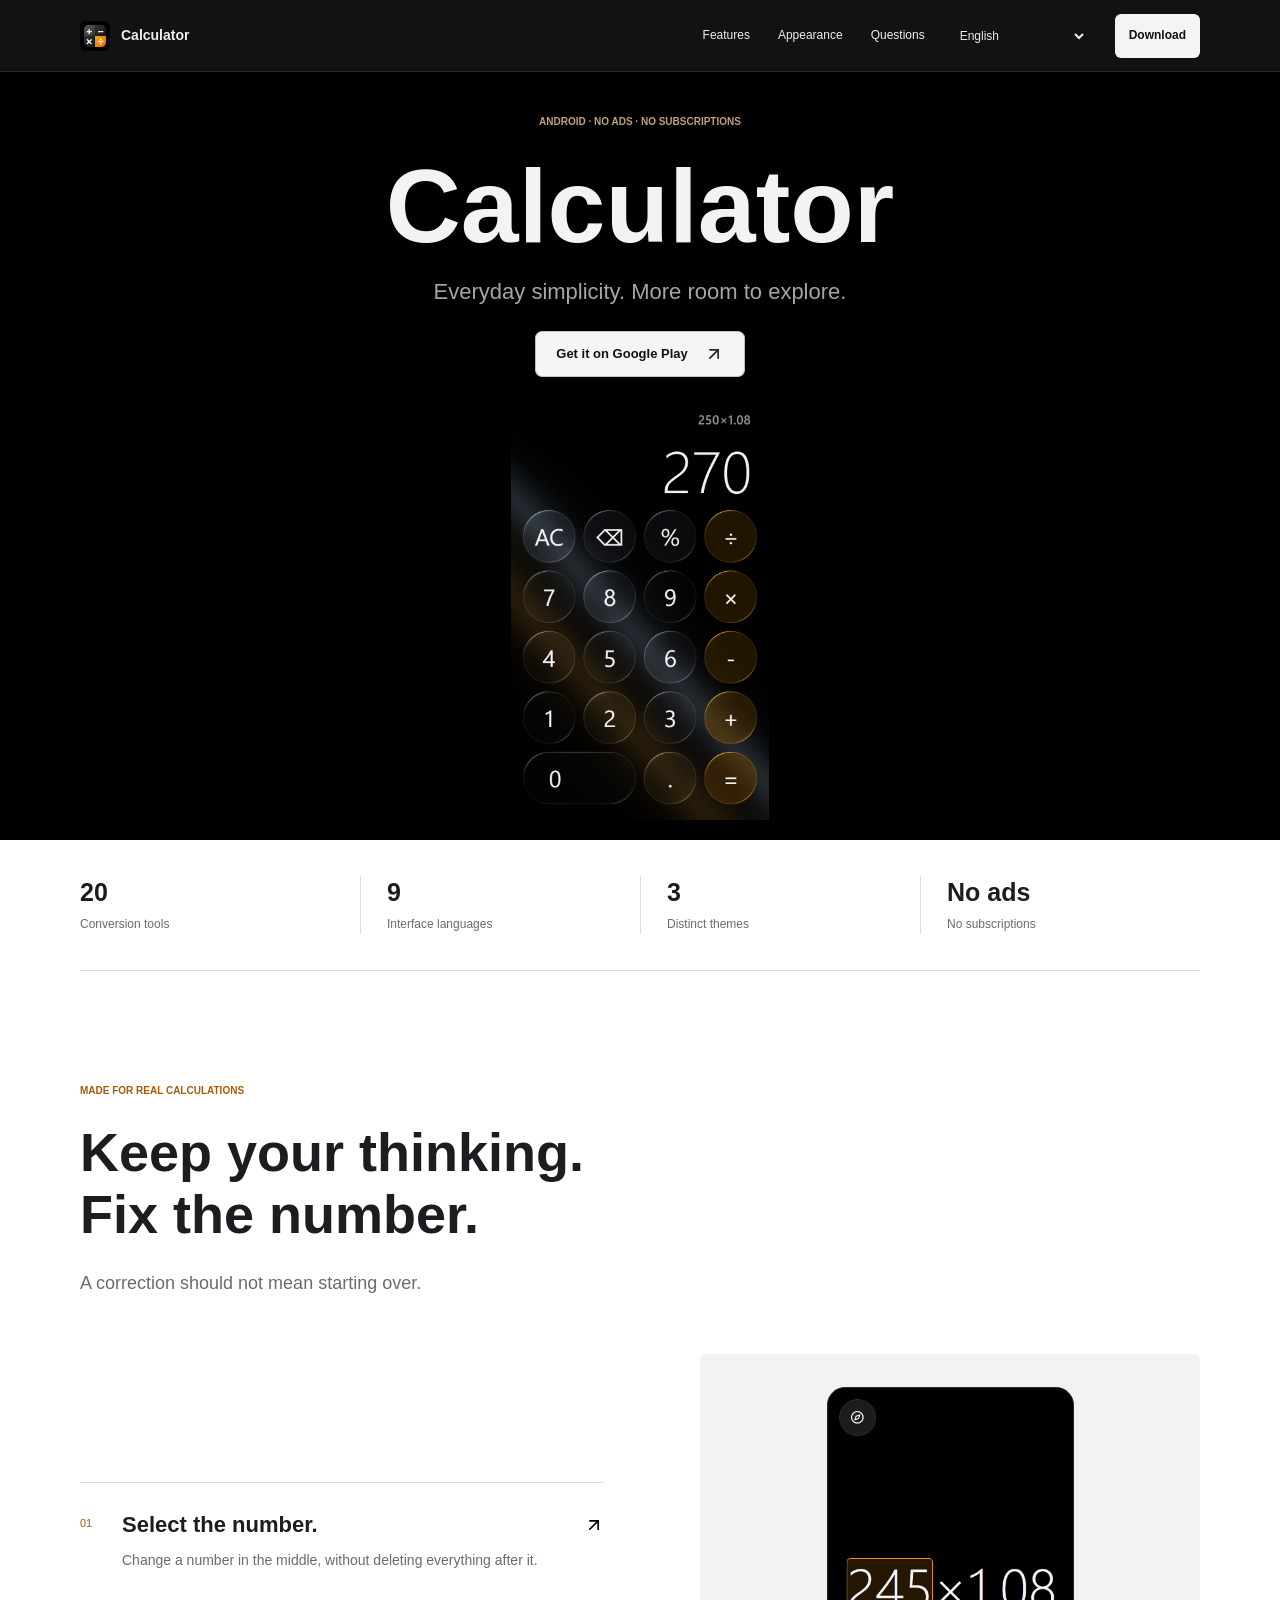
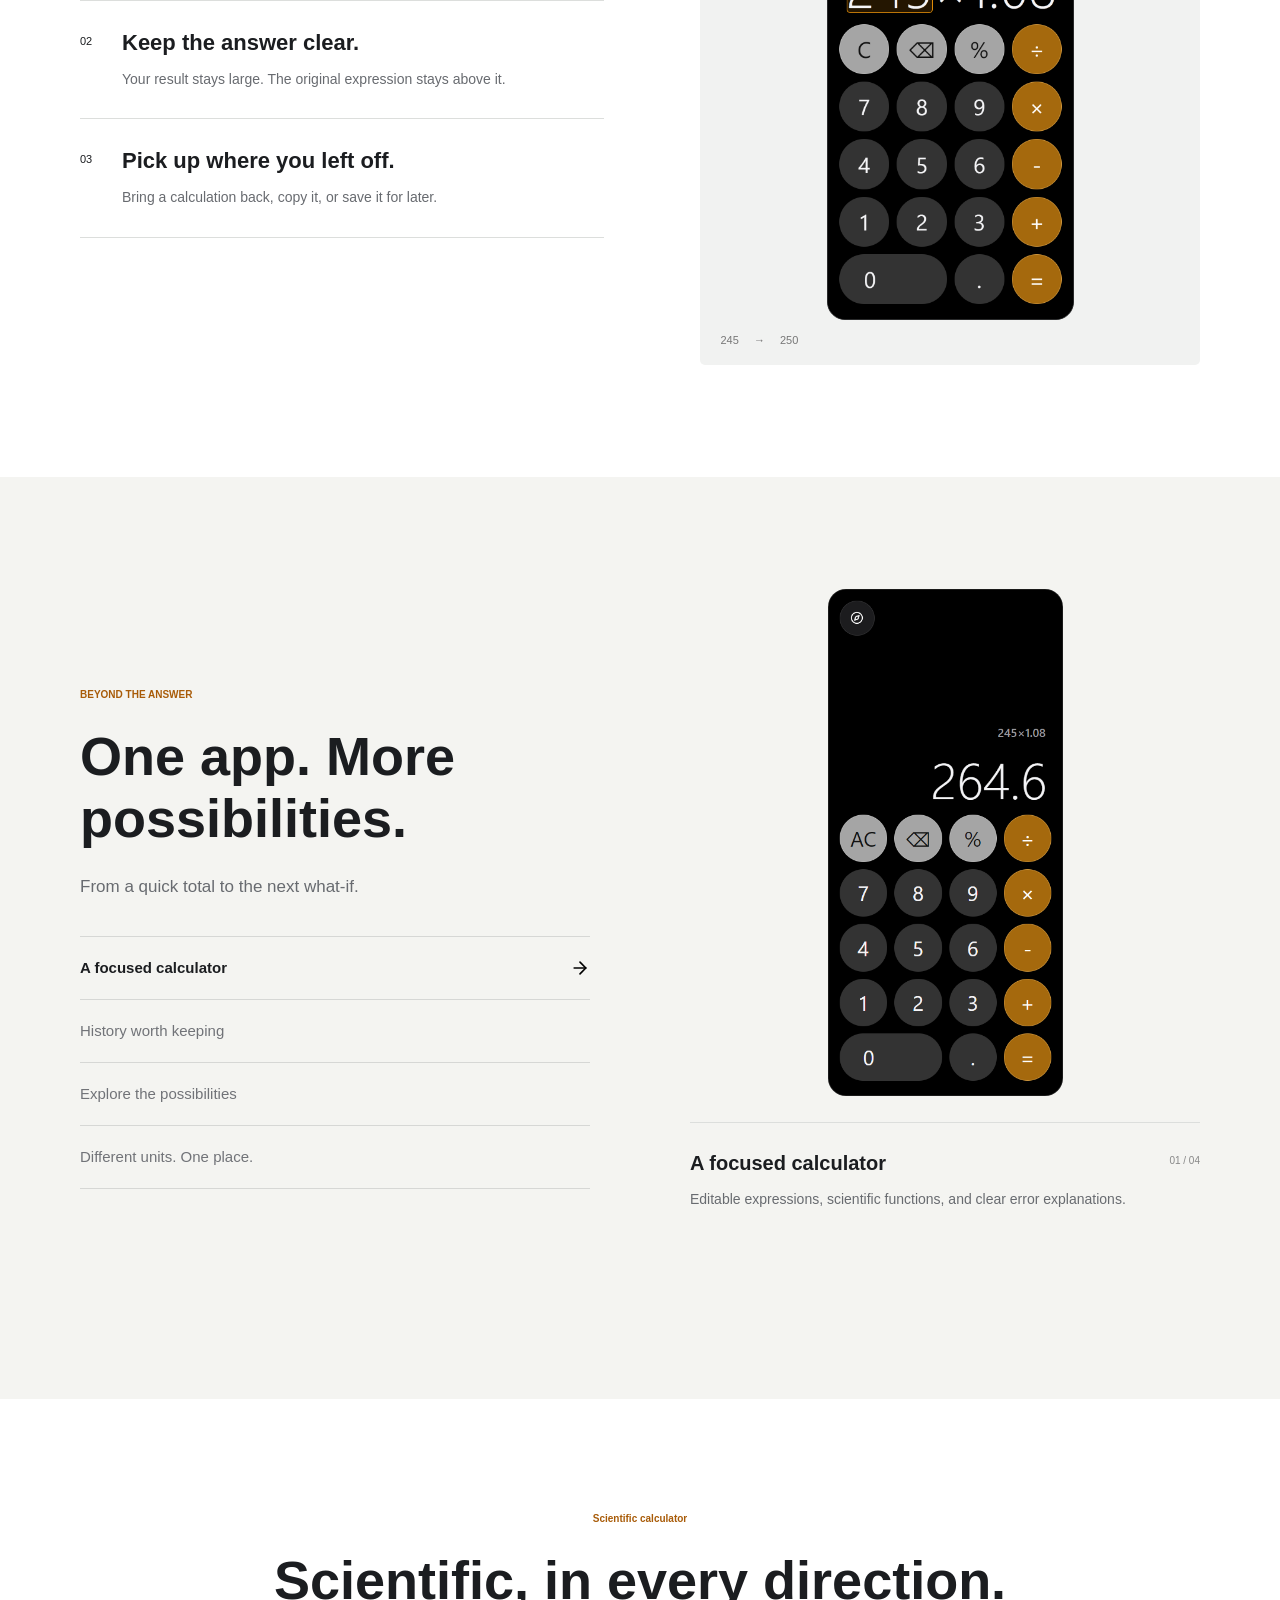
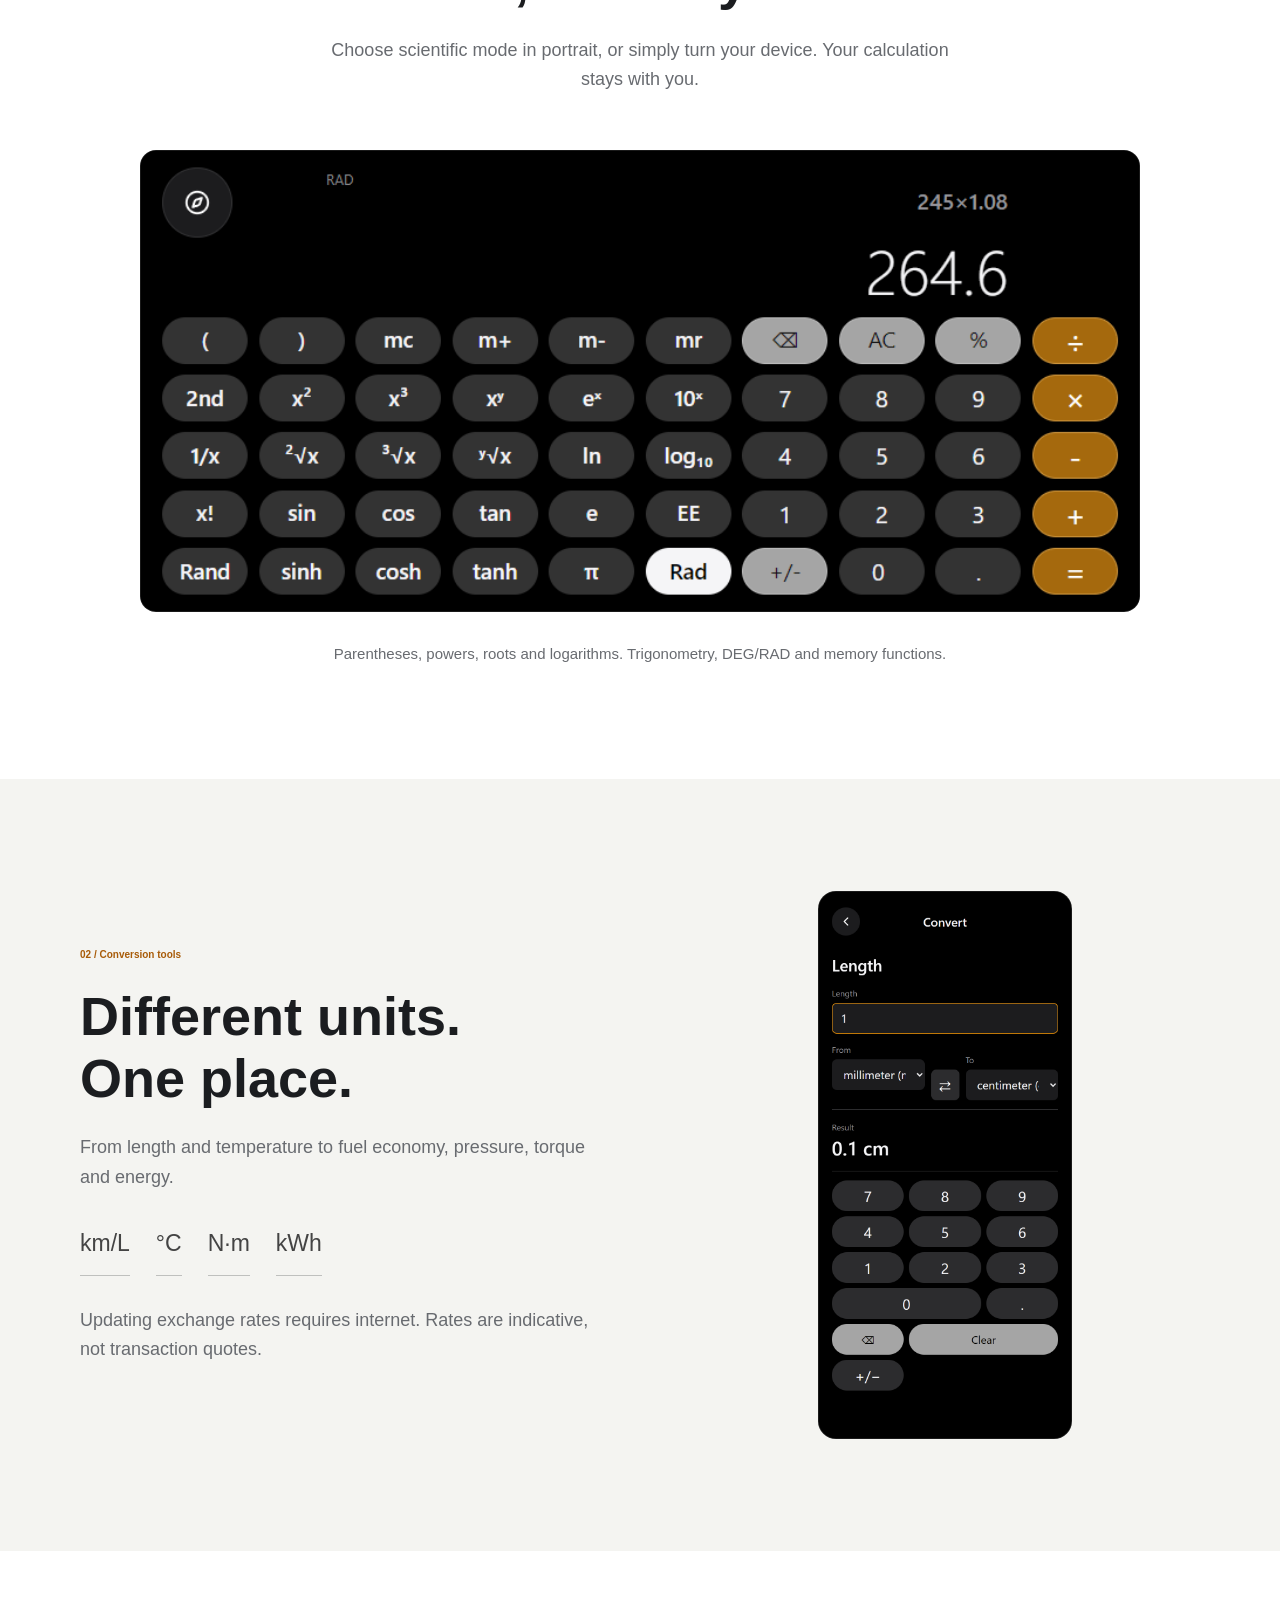
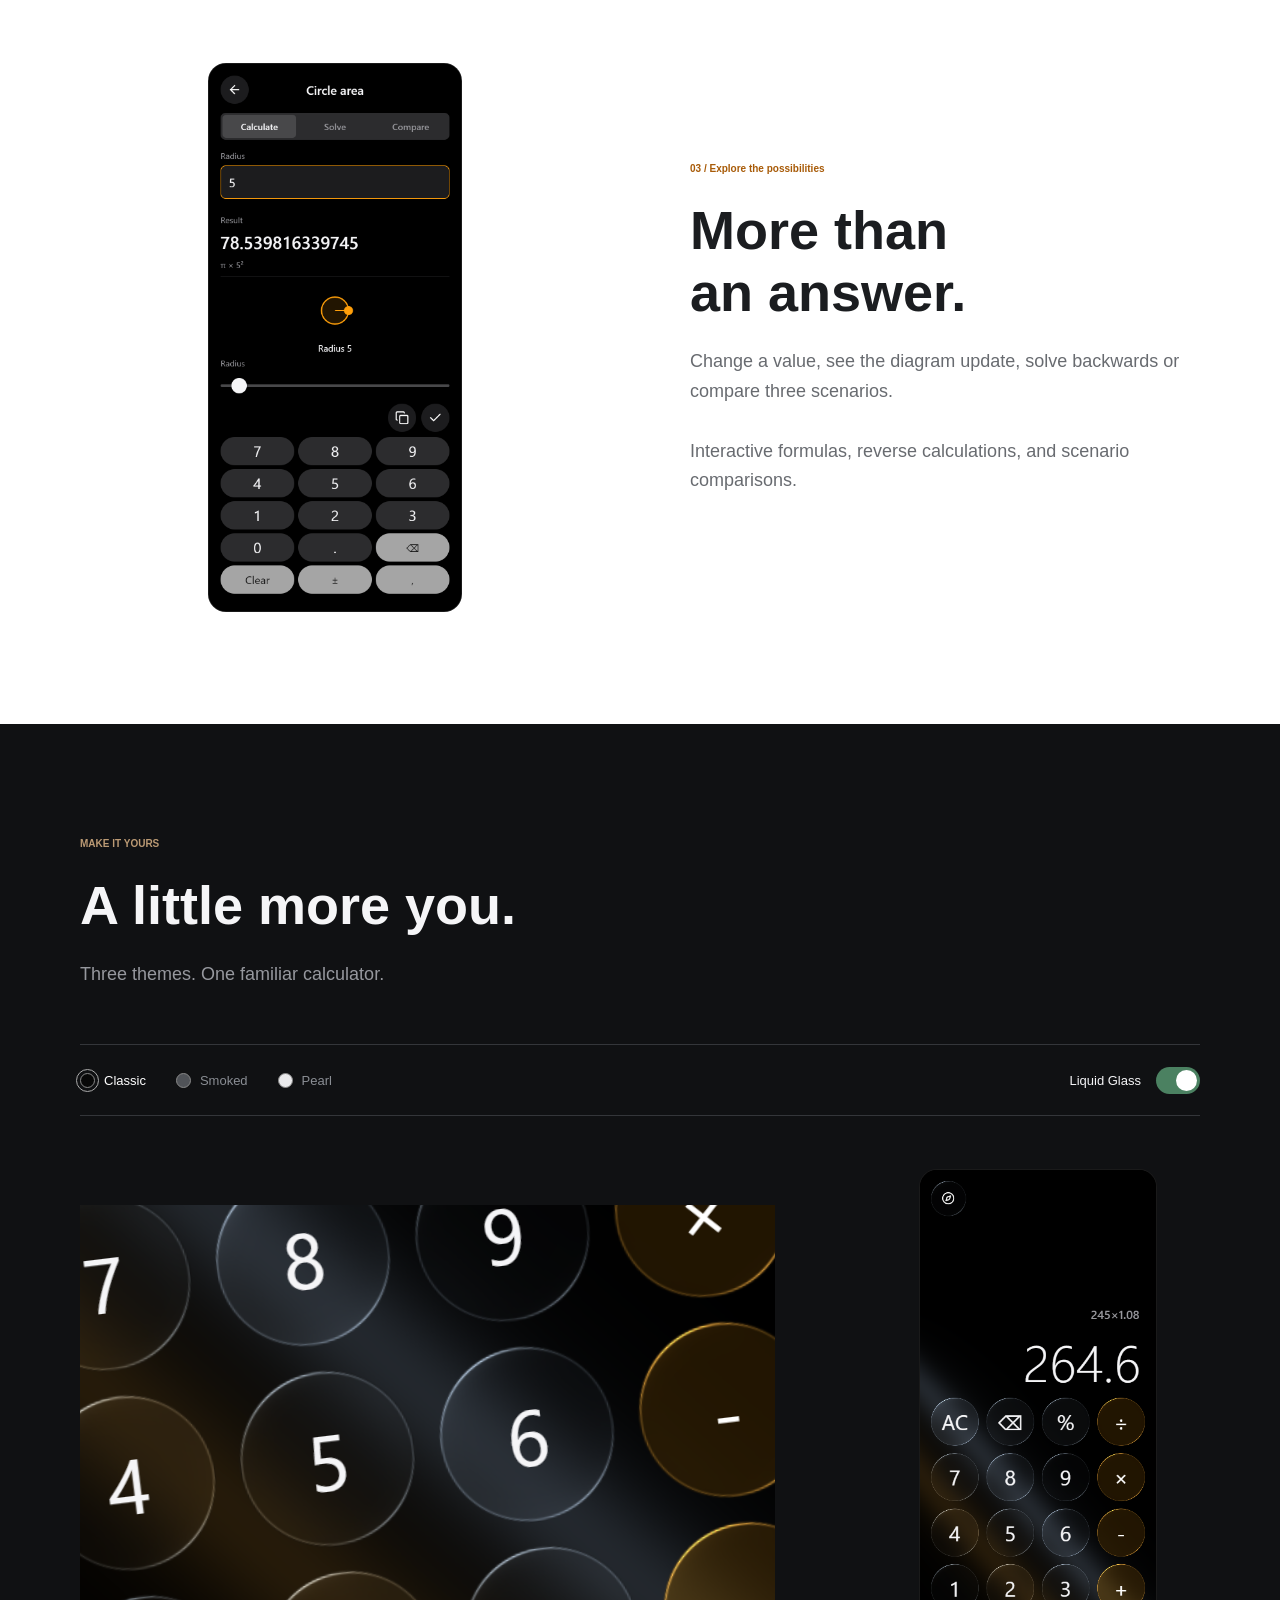
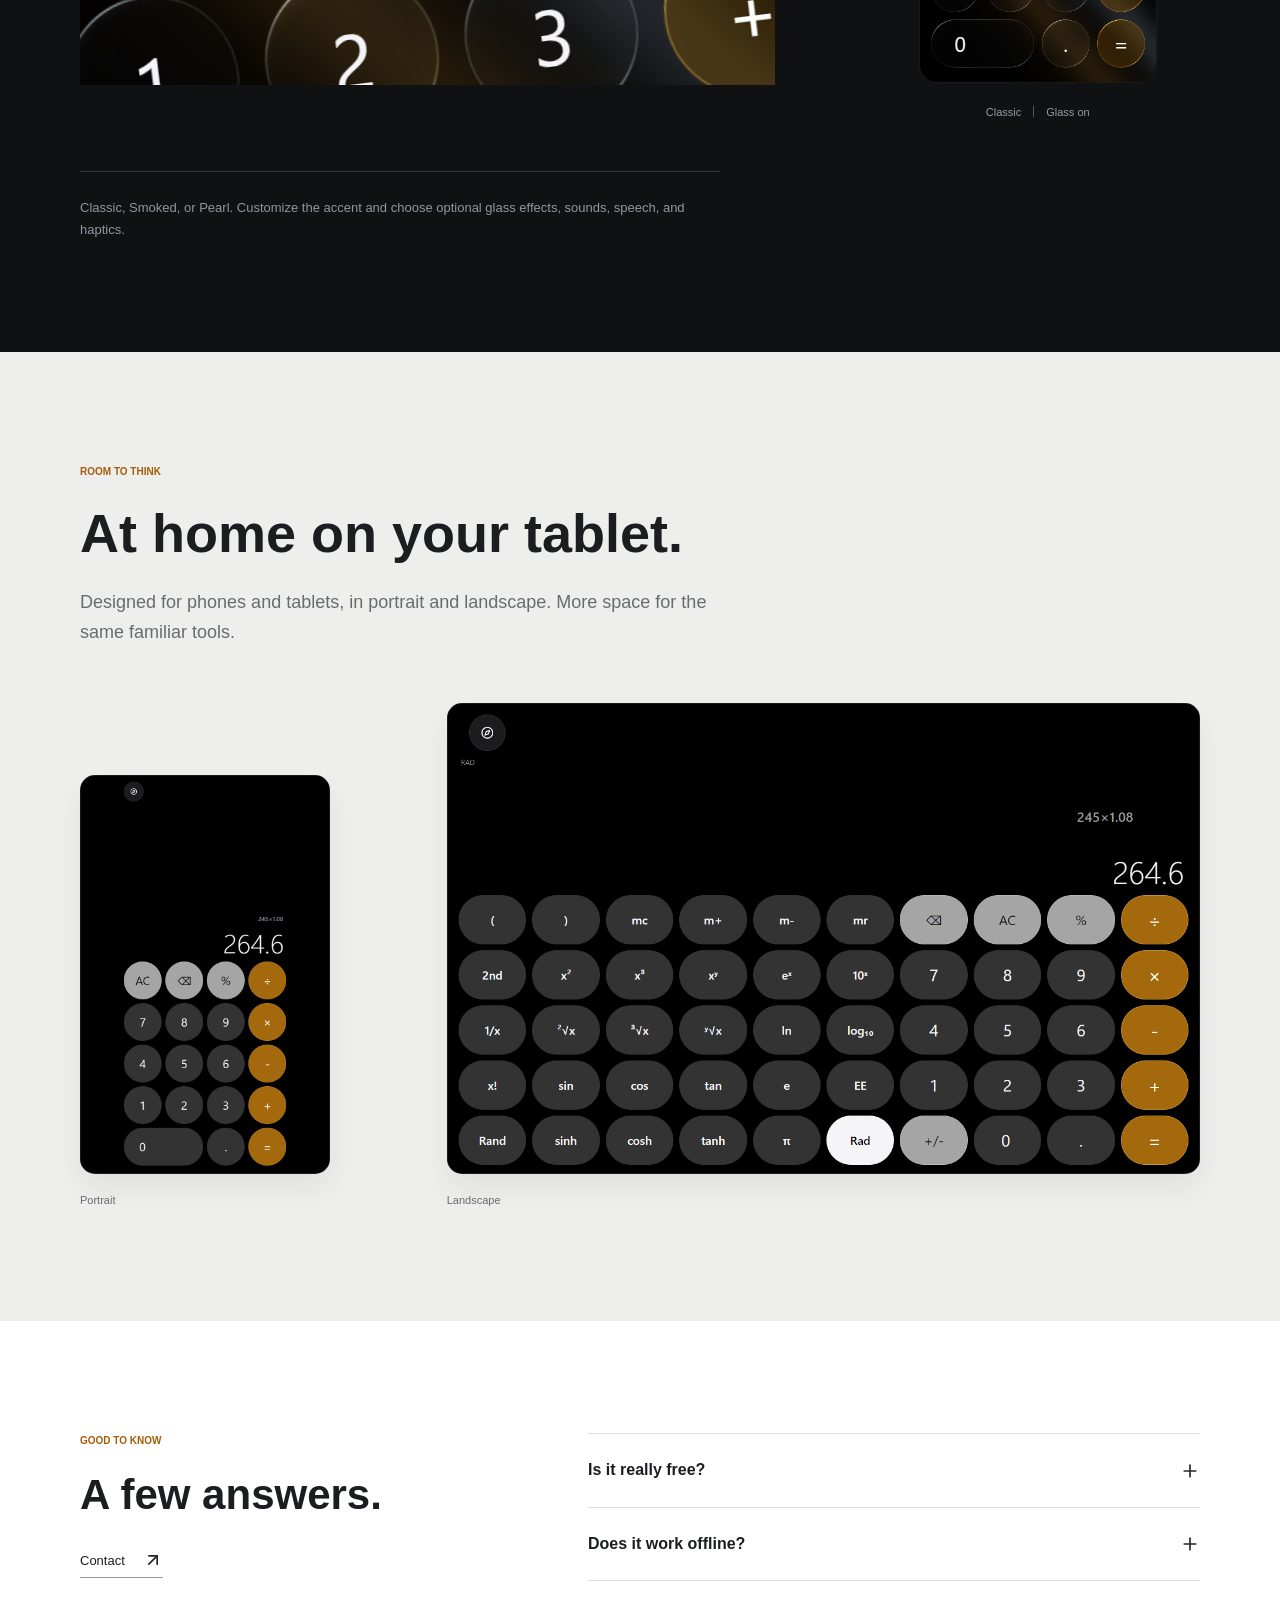
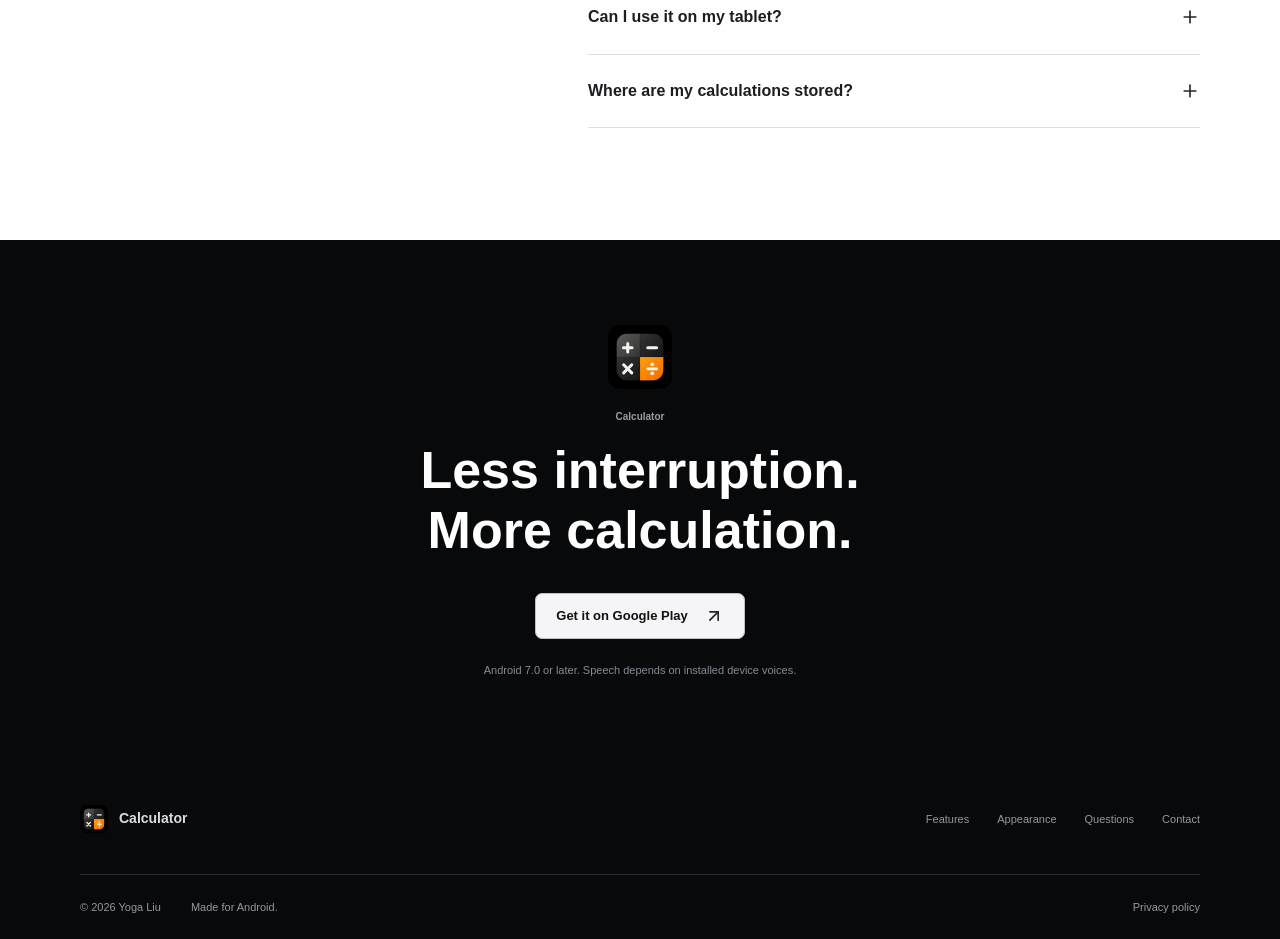
==== commit 9ec78401: "Fix responsive product images and detect preferred website language" ====
--- a/index.html
+++ b/index.html
@@ -13,7 +13,7 @@
   <title>Calculator</title>
   <link rel="canonical" href="https://yogaliu0818.github.io/calculator-website/">
   <link rel="icon" href="assets/icon.svg">
-  <link rel="stylesheet" href="style.css?v=20261025b">
+  <link rel="stylesheet" href="style.css?v=20261025c">
   <script type="application/ld+json">
   {"@context":"https://schema.org","@type":"SoftwareApplication","name":"Calculator","operatingSystem":"Android 7.0 or later","applicationCategory":"UtilitiesApplication","url":"https://yogaliu0818.github.io/calculator-website/","downloadUrl":"https://play.google.com/store/apps/details?id=com.yogaliu.minimalcalculator","author":{"@type":"Person","name":"Yoga Liu"},"offers":{"@type":"Offer","price":"0","priceCurrency":"USD"}}
   </script>
@@ -39,7 +39,7 @@
       <a class="download" href="https://play.google.com/store/apps/details?id=com.yogaliu.minimalcalculator"><span data-copy="Get it on Google Play">Get it on Google Play</span><img class="icon" src="assets/icons/arrow-up-right.svg" alt="" width="18" height="18"></a>
     </div>
     <div class="hero-stage">
-      <picture><source media="(max-width:700px)" srcset="assets/en/hero-mobile.png" data-source-shot="hero-mobile"><img class="hero-center" src="assets/en/scientific-glass.png" data-shot="scientific-glass" alt="Calculator" width="1100" height="500" fetchpriority="high"></picture>
+      <picture><source media="(max-width:700px) and (orientation:portrait)" srcset="assets/en/hero-focus.png" data-source-shot="hero-focus"><img class="hero-center" src="assets/en/scientific-glass.png" data-shot="scientific-glass" alt="Calculator" width="1100" height="500" fetchpriority="high"></picture>
     </div>
     <span class="hero-footnote" data-copy="Real app. Real details.">Real app. Real details.</span>
   </section>
@@ -92,8 +92,13 @@
   <section class="section science" aria-labelledby="science-title">
     <div class="wrap"><div class="section-heading"><p class="eyebrow" data-copy="Scientific calculator">Scientific calculator</p><h2 id="science-title" data-copy="Scientific, in every direction.">Scientific, in every direction.</h2><p data-copy="Choose scientific mode in portrait, or simply turn your device. Your calculation stays with you.">Choose scientific mode in portrait, or simply turn your device. Your calculation stays with you.</p></div>
       <div class="science-stage"><img class="app-screen landscape-screen" src="assets/en/scientific.png" data-shot="scientific" alt="Scientific calculator" width="852" height="393" loading="lazy"></div>
+      <p class="science-description" data-copy="Parentheses, powers, roots and logarithms. Trigonometry, DEG/RAD and memory functions.">Parentheses, powers, roots and logarithms. Trigonometry, DEG/RAD and memory functions.</p>
     </div>
   </section>
+
+  <section class="section conversion-section" id="conversion" aria-labelledby="conversion-title"><div class="wrap dedicated-layout"><div class="dedicated-copy"><p class="eyebrow"><span aria-hidden="true">02 / </span><span data-copy="Conversion tools">Conversion tools</span></p><h2 id="conversion-title" data-copy="Different units. One place.">Different units. One place.</h2><p data-copy="From length and temperature to fuel economy, pressure, torque and energy.">From length and temperature to fuel economy, pressure, torque and energy.</p><div class="unit-signals" aria-hidden="true"><span>km/L</span><span>°C</span><span>N·m</span><span>kWh</span></div><p class="note" data-copy="Updating exchange rates requires internet. Rates are indicative, not transaction quotes.">Updating exchange rates requires internet. Rates are indicative, not transaction quotes.</p></div><figure class="dedicated-visual"><img class="app-screen" src="assets/en/conversion-detail.png" data-shot="conversion-detail" alt="Unit conversion" width="393" height="852" loading="lazy"></figure></div></section>
+
+  <section class="section explore-section" id="explore" aria-labelledby="explore-title"><div class="wrap dedicated-layout"><div class="dedicated-copy"><p class="eyebrow"><span aria-hidden="true">03 / </span><span data-copy="Explore the possibilities">Explore the possibilities</span></p><h2 id="explore-title" data-copy="More than an answer.">More than an answer.</h2><p data-copy="Change a value, see the diagram update, solve backwards or compare three scenarios.">Change a value, see the diagram update, solve backwards or compare three scenarios.</p><p class="note" data-copy="Interactive formulas, reverse calculations, and scenario comparisons.">Interactive formulas, reverse calculations, and scenario comparisons.</p></div><figure class="dedicated-visual"><img class="app-screen" src="assets/en/explore-detail.png" data-shot="explore-detail" alt="Explore" width="393" height="852" loading="lazy"></figure></div></section>
 
   <section class="section appearance" id="appearance" aria-labelledby="appearance-title">
     <div class="wrap">
@@ -121,5 +126,5 @@
   <section class="closing"><div class="wrap"><img src="assets/icon.svg" alt="" width="64" height="64" loading="lazy"><p class="eyebrow" data-copy="Calculator">Calculator</p><h2 data-copy="Less interruption. More calculation.">Less interruption. More calculation.</h2><a class="download" href="https://play.google.com/store/apps/details?id=com.yogaliu.minimalcalculator"><span data-copy="Get it on Google Play">Get it on Google Play</span><img class="icon" src="assets/icons/arrow-up-right.svg" alt="" width="18" height="18"></a><p class="note" data-copy="Android 7.0 or later. Speech depends on installed device voices.">Android 7.0 or later. Speech depends on installed device voices.</p></div></section>
 </main>
 <footer><div class="wrap footer-top"><a class="brand" href="#top"><img src="assets/icon.svg" alt="" width="28" height="28"><span data-copy="Calculator">Calculator</span></a><nav aria-label="Calculator"><a href="#features" data-copy="Features">Features</a><a href="#appearance" data-copy="Appearance">Appearance</a><a href="#questions" data-copy="Questions">Questions</a><a href="mailto:yogaliu0818@gmail.com" data-copy="Contact">Contact</a></nav></div><div class="wrap footer-bottom"><span>© 2026 Yoga Liu</span><span data-copy="Made for Android.">Made for Android.</span><a href="privacy.html" data-copy="Privacy policy">Privacy policy</a></div></footer>
-<script src="translations.js?v=20261025b"></script><script src="studio-copy.js?v=20261025b"></script><script src="site.js?v=20261025b"></script>
+<script src="translations.js?v=20261025c"></script><script src="studio-copy.js?v=20261025c"></script><script src="site.js?v=20261025c"></script>
 </body></html>
--- a/style.css
+++ b/style.css
@@ -10,7 +10,7 @@
 }
 *{box-sizing:border-box}
 html{scroll-behavior:smooth;scroll-padding-top:90px}
-body{margin:0;background:#fff;color:var(--ink);font:16px/1.65 -apple-system,BlinkMacSystemFont,"Segoe UI",Arial,sans-serif;letter-spacing:0}
+body{margin:0;background:#fff;color:var(--ink);font:16px/1.65 -apple-system,BlinkMacSystemFont,"Segoe UI","Noto Sans TC","Microsoft JhengHei","Microsoft YaHei","PingFang TC",Arial,sans-serif;letter-spacing:0}
 button,select,input{font:inherit}button,a,select,input{-webkit-tap-highlight-color:transparent}
 button{cursor:pointer;color:inherit}a{color:inherit;text-decoration:none}img{display:block;max-width:100%;height:auto}
 button{border:0;background:none}button,a,summary{touch-action:manipulation}
@@ -23,7 +23,7 @@
 nav{display:flex;align-items:center;gap:28px;min-width:0;font-size:12px}nav>a{display:inline-flex;align-items:center;min-height:44px;transition:opacity .18s}nav>a:hover{opacity:.6}
 select{max-width:166px;min-height:40px;padding:6px 14px 6px 3px;background:transparent;border:0;color:inherit;cursor:pointer;font-size:12px}select option{color:#202020;background:white}
 .nav-download{background:#f4f4f3;color:#111;padding:6px 14px;border-radius:6px;font-weight:600}
-.hero{height:min(768px,calc(100svh - 116px));background:#000;color:#f3f3f3;position:relative;overflow:hidden;display:flex;flex-direction:column;text-align:center}
+.hero{height:min(768px,calc(100svh - 116px));background:#000;color:#f3f3f3;position:relative;display:flex;flex-direction:column;text-align:center}
 .hero-copy{padding:42px 24px 0;position:relative;z-index:2;flex-shrink:0}
 .eyebrow{font-size:10px;font-weight:650;line-height:1.6;margin:0 0 22px;color:var(--accent)}
 .hero .eyebrow{color:#c1a27a;font-size:10px}
@@ -33,9 +33,9 @@
 h3{font-size:25px;line-height:1.3;font-weight:600;margin:0 0 12px}
 .lead{font-size:22px;line-height:1.5;color:#a5a5aa;max-width:680px;margin:0 auto 23px}
 .download{display:inline-flex;align-items:center;justify-content:center;gap:16px;border:1px solid #bfc0c7;background:#f5f5f7;color:#111;padding:10px 20px;min-height:46px;font-size:13px;font-weight:600;border-radius:7px;transition:background .2s,transform .2s}.download:hover{background:#d8dce2;transform:translateY(-1px)}
-.hero-stage{position:relative;flex:1;min-height:0;isolation:isolate;overflow:hidden}.hero-stage picture{display:block;width:100%;height:100%}
-.hero-center{position:absolute;left:50%;bottom:8px;transform:translateX(-50%);width:min(1100px,94%);max-height:calc(100% - 12px);object-fit:contain;object-position:bottom;aspect-ratio:1100/500}
-.hero-footnote{position:absolute;bottom:16px;left:max(32px,calc((100% - var(--width))/2));font-size:10px;color:#919196;z-index:2}
+.hero-stage{position:relative;flex:1;min-height:0;margin-top:16px;padding:0 24px 20px;isolation:isolate}.hero-stage picture{display:flex;align-items:center;justify-content:center;width:100%;height:100%}
+.hero-center{display:block;width:100%;height:100%;max-width:1100px;min-height:0;object-fit:contain;object-position:center;clip-path:none}
+.hero-footnote{display:none}
 .product-facts{display:grid;grid-template-columns:repeat(4,minmax(0,1fr));padding:36px 0;border-bottom:1px solid var(--line)}
 .product-facts p{margin:0;display:flex;flex-direction:column;padding:0 26px;border-left:1px solid var(--line)}.product-facts p:first-child{padding-left:0;border:0}.product-facts strong{font-size:25px;font-weight:550;line-height:1.3}.product-facts span{font-size:12px;color:var(--muted);margin-top:6px}
 .section{padding:112px 0}.section-heading{max-width:800px;margin:0 auto 55px;text-align:center}.section-heading>p:not(.eyebrow){font-size:18px;color:var(--muted);max-width:650px;margin:0 auto}.editorial{margin-left:0;text-align:left;max-width:700px}.editorial>p:not(.eyebrow){margin-left:0}.story .editorial{max-width:640px}
@@ -44,12 +44,14 @@
 .story-steps button{display:grid;grid-template-columns:24px minmax(0,1fr) 20px;gap:18px;text-align:left;padding:27px 0;border-bottom:1px solid var(--line);transition:color .2s}
 .story-steps button:hover,.story-steps button[aria-selected=true]{opacity:1}.story-steps button[aria-selected=true] .step-index{color:var(--accent)}
 .story-steps button strong{display:block;font-size:22px;line-height:1.35;font-weight:550;margin-bottom:10px}.story-steps button span span{display:block;color:var(--muted);font-size:14px;line-height:1.7}.step-index{font-size:11px;padding-top:4px}.story-steps .icon{margin-top:5px;opacity:0}.story-steps [aria-selected=true] .icon{opacity:1}
-.story-visual{height:570px;background:#f1f2f1;position:relative;overflow:hidden;display:flex;justify-content:center;align-items:flex-start;border-radius:5px}.story-visual .app-screen{width:247px;margin-top:33px;max-width:66%;border-radius:18px;border:1px solid #292a2b}.story-equation{position:absolute;bottom:16px;left:20px;font-size:11px;color:#777;letter-spacing:0}.story-equation span{padding:0 12px}
+.story-visual{min-height:570px;background:#f1f2f1;position:relative;display:flex;justify-content:center;align-items:center;padding:33px 24px 45px;border-radius:5px}.story-visual .app-screen{width:247px;max-width:80%;border-radius:18px;border:1px solid #292a2b}.story-equation{position:absolute;bottom:16px;left:20px;font-size:11px;color:#777;letter-spacing:0}.story-equation span{padding:0 12px}
 .app-screen{display:block;object-fit:contain;background:#000;border:1px solid #ffffff1a;border-radius:18px}
 .tools{background:var(--paper)}.tools-layout{display:grid;grid-template-columns:minmax(0,1fr) minmax(0,1fr);gap:100px;align-items:center}.tools-intro h2{max-width:470px}.tools-intro>p:not(.eyebrow){font-size:17px;color:var(--muted)}
 .feature-tabs{margin-top:35px;border-top:1px solid #d6d7d5;display:flex;flex-direction:column}.feature-tabs button{display:flex;align-items:center;justify-content:space-between;gap:20px;text-align:left;border-bottom:1px solid #d6d7d5;min-height:63px;padding:14px 0;font-size:15px;color:#717378}.feature-tabs .icon{opacity:0}.feature-tabs button[aria-selected=true]{font-weight:600;color:var(--ink)}.feature-tabs button[aria-selected=true] .icon{opacity:1}
-.feature-panel{min-width:0}.feature-visual{height:425px;overflow:hidden;display:flex;align-items:flex-start;justify-content:center}.feature-visual .app-screen{width:235px;border-radius:18px}.feature-copy{padding:27px 0 0;border-top:1px solid var(--line);margin-top:26px;position:relative;min-height:165px}.feature-copy h3{font-size:20px;padding-right:65px}.feature-copy p{font-size:14px;color:var(--muted);margin-bottom:0}.feature-number{position:absolute;top:30px;right:0;font-size:10px;color:#888}.feature-copy .note{font-size:11px;margin-top:15px}
+.feature-panel{min-width:0}.feature-visual{display:flex;align-items:flex-start;justify-content:center}.feature-visual .app-screen{width:235px;border-radius:18px}.feature-copy{padding:27px 0 0;border-top:1px solid var(--line);margin-top:26px;position:relative;min-height:165px}.feature-copy h3{font-size:20px;padding-right:65px}.feature-copy p{font-size:14px;color:var(--muted);margin-bottom:0}.feature-number{position:absolute;top:30px;right:0;font-size:10px;color:#888}.feature-copy .note{font-size:11px;margin-top:15px}
 .science{background:white}.science-stage{max-width:1000px;margin:0 auto}.science-stage img{width:100%;border-radius:16px}
+.science-description{max-width:700px;text-align:center;margin:30px auto 0;font-size:15px;color:var(--muted)}
+.conversion-section{background:var(--paper)}.explore-section{background:#fff}.dedicated-layout{display:grid;grid-template-columns:minmax(0,1fr) minmax(0,1fr);gap:100px;align-items:center}.dedicated-copy h2{max-width:510px}.dedicated-copy>p:not(.eyebrow){color:var(--muted);font-size:18px}.dedicated-copy>.note{font-size:12px;margin-top:30px}.dedicated-visual{margin:0;justify-self:center}.dedicated-visual img{width:254px;max-width:100%}.explore-section .dedicated-visual{grid-column:1;grid-row:1}.explore-section .dedicated-copy{grid-column:2}.unit-signals{display:flex;flex-wrap:wrap;gap:26px;margin-top:32px;font-size:23px;color:#444}.unit-signals span{padding-bottom:12px;border-bottom:1px solid #bfc0be}
 .appearance{background:#101113;color:#f5f5f7;overflow:hidden}.appearance .eyebrow{color:#bb9a74}.appearance .section-heading>p:not(.eyebrow){color:#96989e}.appearance-controls{display:flex;justify-content:space-between;align-items:center;gap:30px;margin-bottom:42px;border-top:1px solid #34363a;border-bottom:1px solid #34363a;padding:13px 0}.theme-options{display:flex;gap:30px;flex-wrap:wrap}.theme-options button{display:flex;align-items:center;gap:9px;min-height:42px;padding:8px 0;color:#8a8e94;font-size:13px}.theme-options button[aria-pressed=true]{color:white}.theme-swatch{width:15px;height:15px;flex-shrink:0;border:1px solid #888;border-radius:50%}.theme-swatch.classic{background:#080808}.theme-swatch.smoked{background:#505358}.theme-swatch.pearl{background:#eaeaec}.theme-options [aria-pressed=true] .theme-swatch{outline:1px solid #aaa;outline-offset:3px}
 .glass-control{display:flex;gap:15px;align-items:center;font-size:13px;position:relative;min-height:44px;cursor:pointer}.glass-control input{position:absolute;right:0;width:44px;height:28px;opacity:0;cursor:pointer;margin:0}.switch-track{width:44px;height:27px;flex-shrink:0;border-radius:20px;padding:3px;background:#474a50;pointer-events:none;transition:background .2s}.switch-track:before{content:"";display:block;background:#fff;width:21px;height:21px;border-radius:50%;transition:transform .2s}.glass-control input:checked+.switch-track{background:#4b8161}.glass-control input:checked+.switch-track:before{transform:translateX(17px)}.glass-control input:focus-visible+.switch-track{outline:2px solid #81b8ff;outline-offset:5px}
 .material-stage{display:grid;grid-template-columns:minmax(0,1.5fr) minmax(0,.7fr);gap:100px;align-items:center;min-height:573px}.material-detail{height:480px;overflow:hidden;position:relative;display:flex;align-items:center;justify-content:center}.material-detail img{width:100%;max-width:none;flex-shrink:0;transform:rotate(-7deg) scale(1.12);object-fit:contain}.material-phone{justify-self:center;min-width:0}.material-phone .app-screen{width:238px}.material-caption{display:flex;align-items:center;justify-content:center;gap:12px;font-size:11px;color:#969ba3;margin-top:20px}.caption-divider{width:1px;height:11px;background:#51545a}.appearance-note{border-top:1px solid #34363a;padding-top:25px;margin:40px 0 0;max-width:640px;color:#92969e;font-size:13px}
@@ -62,14 +64,16 @@
 @media(max-width:1050px){.site-header{padding-inline:28px}nav{gap:19px}.section{padding:88px 0}h1{font-size:82px}h2{font-size:44px}.story-layout,.tools-layout{gap:55px}.material-stage{gap:50px}.faq-layout{gap:60px}.tablet-images{gap:45px}}
 @media(max-width:700px){
   .wrap{width:calc(100% - 40px)}.site-header{height:62px;padding-inline:20px;gap:12px}.site-header nav>a{display:none}.brand{font-size:13px;gap:8px}.brand img{width:27px;height:27px}.site-header nav{gap:0}select{max-width:148px;font-size:11px}
-  .hero{height:min(720px,calc(100svh - 108px))}.hero-copy{padding-top:32px;padding-inline:20px}.hero .eyebrow{font-size:9px;margin-bottom:17px}h1{font-size:58px;margin-bottom:15px}.lead{font-size:18px;max-width:330px;margin-bottom:21px}.download{font-size:12px;gap:18px;padding:10px 17px}.hero-center{height:520px;width:auto;max-width:none;max-height:none;aspect-ratio:393/852;bottom:-25px;clip-path:inset(75px 0 0)}.hero-footnote{display:none}
+  .hero{height:min(720px,calc(100svh - 108px))}.hero-copy{padding-top:32px;padding-inline:20px}.hero .eyebrow{font-size:9px;margin-bottom:17px}h1{font-size:58px;margin-bottom:15px}.lead{font-size:18px;max-width:330px;margin-bottom:21px}.download{font-size:12px;gap:18px;padding:10px 17px}.hero-stage{margin-top:14px;padding-bottom:16px}.hero-center{max-width:300px}
   .product-facts{padding-block:26px;grid-template-columns:repeat(2,minmax(0,1fr));gap:23px 0}.product-facts p{padding:0 15px}.product-facts p:nth-child(odd){padding-left:0;border-left:0}.product-facts strong{font-size:23px}.product-facts span{font-size:11px}
-  .section{padding:67px 0}.eyebrow{font-size:9px;margin-bottom:18px}h2{font-size:34px;margin-bottom:22px}.section-heading{margin-bottom:34px}.section-heading>p:not(.eyebrow){font-size:16px}.story-layout{display:flex;flex-direction:column;gap:28px;align-items:stretch}.story-steps button{padding:20px 0;gap:12px;grid-template-columns:20px minmax(0,1fr) 18px}.story-steps button strong{font-size:19px;margin-bottom:7px}.story-steps button span span{font-size:13px}.story-visual{height:465px}.story-visual .app-screen{width:220px;margin-top:22px;max-width:78%}
-  .tools-layout{display:flex;flex-direction:column;gap:30px;align-items:stretch}.tools-intro h2{max-width:400px}.tools-intro>p:not(.eyebrow){font-size:16px}.feature-tabs{margin-top:27px;display:grid;grid-template-columns:repeat(2,minmax(0,1fr));column-gap:20px}.feature-tabs button{min-height:63px;font-size:12px;gap:8px;padding:12px 0}.feature-tabs .icon{width:16px}.feature-visual{height:370px}.feature-visual .app-screen{width:215px}.feature-copy{min-height:140px;margin-top:20px;padding-top:22px}.feature-copy h3{font-size:19px}.feature-copy p{font-size:13px}.feature-number{top:26px}
+  .section{padding:67px 0}.eyebrow{font-size:9px;margin-bottom:18px}h2{font-size:34px;margin-bottom:22px}.section-heading{margin-bottom:34px}.section-heading>p:not(.eyebrow){font-size:16px}.story-layout{display:flex;flex-direction:column;gap:28px;align-items:stretch}.story-steps button{padding:20px 0;gap:12px;grid-template-columns:20px minmax(0,1fr) 18px}.story-steps button strong{font-size:19px;margin-bottom:7px}.story-steps button span span{font-size:13px}.story-visual{min-height:0;padding:22px 20px 38px}.story-visual .app-screen{width:220px;max-width:78%}
+  .tools-layout{display:flex;flex-direction:column;gap:30px;align-items:stretch}.tools-intro h2{max-width:400px}.tools-intro>p:not(.eyebrow){font-size:16px}.feature-tabs{margin-top:27px;display:grid;grid-template-columns:repeat(2,minmax(0,1fr));column-gap:20px}.feature-tabs button{min-height:63px;font-size:12px;gap:8px;padding:12px 0}.feature-tabs .icon{width:16px}.feature-visual .app-screen{width:215px}.feature-copy{min-height:140px;margin-top:20px;padding-top:22px}.feature-copy h3{font-size:19px}.feature-copy p{font-size:13px}.feature-number{top:26px}
   .science-stage img{border-radius:9px}.appearance-controls{align-items:flex-start;flex-wrap:wrap;gap:8px 20px;margin-bottom:24px}.theme-options{gap:20px}.theme-options button{font-size:12px}.glass-control{font-size:12px;gap:12px}.material-stage{display:flex;flex-direction:column;gap:26px;min-height:0}.material-detail{width:100%;height:260px;order:1;max-width:400px}.material-detail img{width:100%;transform:rotate(-7deg) scale(1.04)}.material-phone .app-screen{width:226px}.material-caption{font-size:10px}.appearance-note{margin-top:24px;font-size:12px;padding-top:22px}
+  .dedicated-layout{display:flex;flex-direction:column;gap:34px;align-items:stretch}.dedicated-copy>p:not(.eyebrow){font-size:16px}.dedicated-copy>.note{font-size:12px}.dedicated-visual{align-self:center}.dedicated-visual img{width:235px}.unit-signals{font-size:20px;gap:23px;margin-top:25px}.science-description{font-size:13px;margin-top:23px}
   .tablet-images{grid-template-columns:1fr;gap:34px}.tablet-images figure:first-child{max-width:215px;margin-left:0}.tablet-images figure:last-child{max-width:540px}.tablet-images img{border-radius:11px}.tablet-images figcaption{font-size:10px}
   .faq-layout{grid-template-columns:1fr;gap:35px}.faq-layout h2{font-size:34px}summary{font-size:15px;padding:21px 0}details p{font-size:13px}.closing{padding:64px 0}.closing h2{font-size:36px}.footer-top{flex-direction:column;gap:25px}.footer-top nav{gap:19px;flex-wrap:wrap}.footer-bottom{gap:12px 22px}.footer-bottom>a{margin-left:0}
 }
-@media(max-width:360px){h1{font-size:47px}.hero-copy{padding-top:23px}.lead{font-size:16px}.hero-center{height:445px}.hero .eyebrow{font-size:8px}.brand{font-size:11px}select{max-width:132px}.theme-options{gap:14px}.story-steps button strong{font-size:18px}h2{font-size:31px}}
-@media(max-height:500px) and (min-width:701px){.hero-copy{padding-top:14px}.hero .eyebrow{margin-bottom:8px;font-size:8px}h1{font-size:45px}.hero h1{margin-bottom:6px}.lead{font-size:14px;margin-bottom:10px}.hero .download{min-height:36px;padding-block:5px}.hero-center{bottom:-28px}.hero-footnote{display:none}}
+@media(max-width:360px){h1{font-size:47px}.hero-copy{padding-top:23px}.lead{font-size:16px}.hero .eyebrow{font-size:8px}.brand{font-size:11px}select{max-width:132px}.theme-options{gap:14px}.story-steps button strong{font-size:18px}h2{font-size:31px}}
+@media(max-width:700px) and (orientation:landscape){.hero-center{max-width:1100px}}
+@media(max-height:500px) and (min-width:701px){.hero-copy{padding-top:14px}.hero .eyebrow{margin-bottom:8px;font-size:8px}h1{font-size:45px}.hero h1{margin-bottom:6px}.lead{font-size:14px;margin-bottom:10px}.hero .download{min-height:36px;padding-block:5px}.hero-stage{padding-bottom:8px;margin-top:8px}}
 @media(prefers-reduced-motion:reduce){html{scroll-behavior:auto}*,*:before{animation:none!important;transition:none!important}}
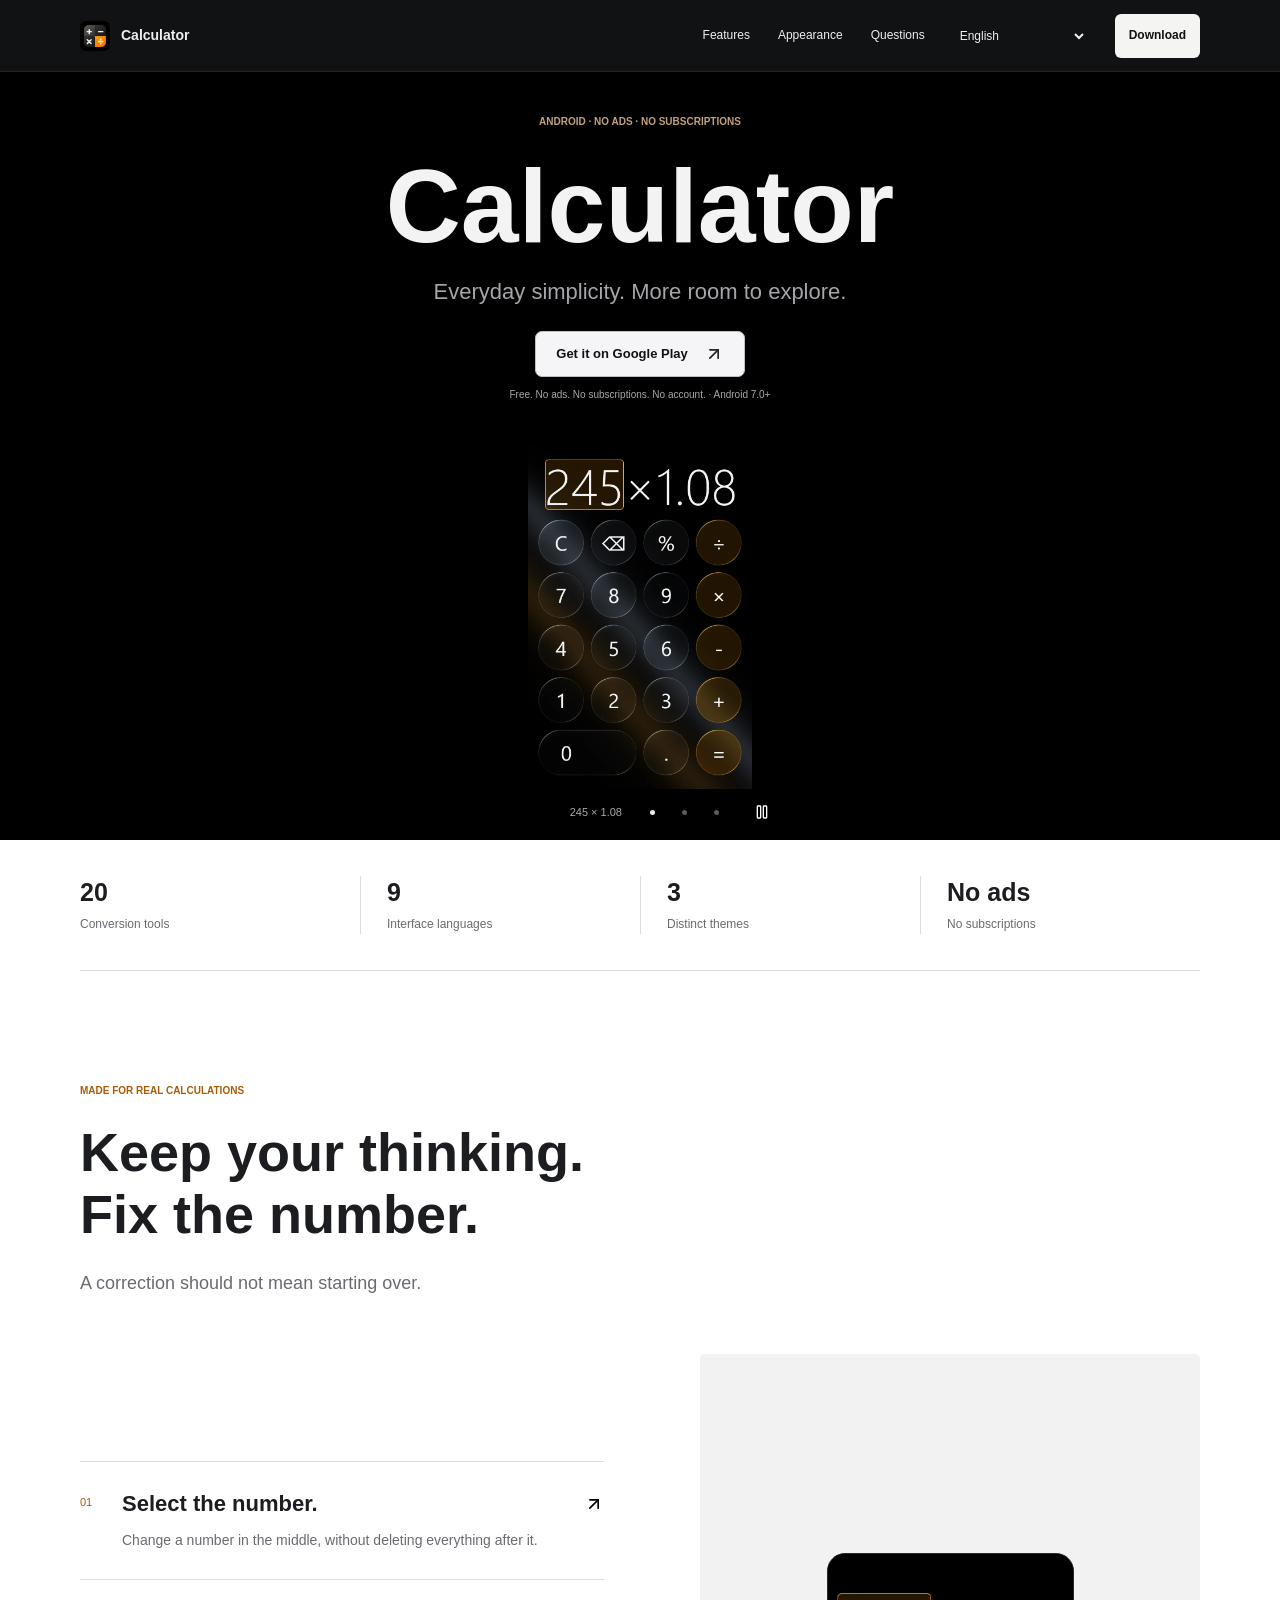
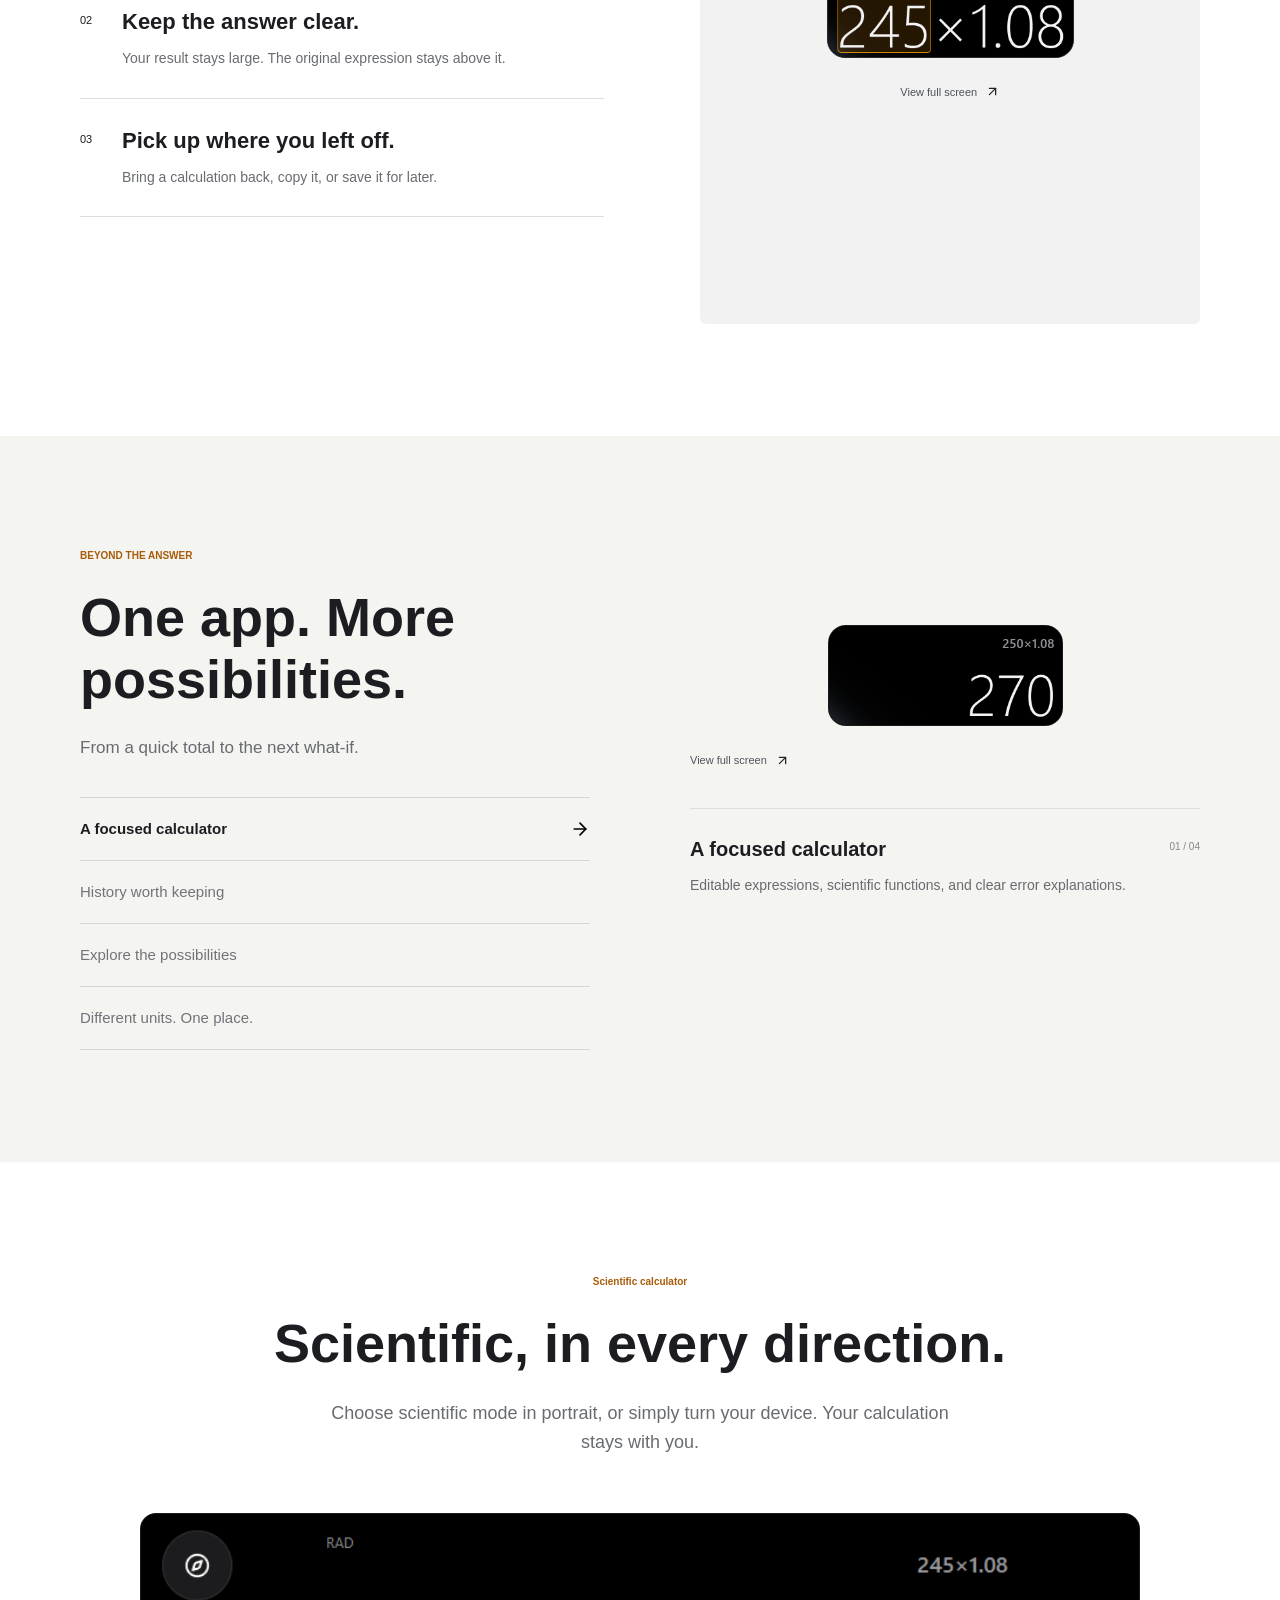
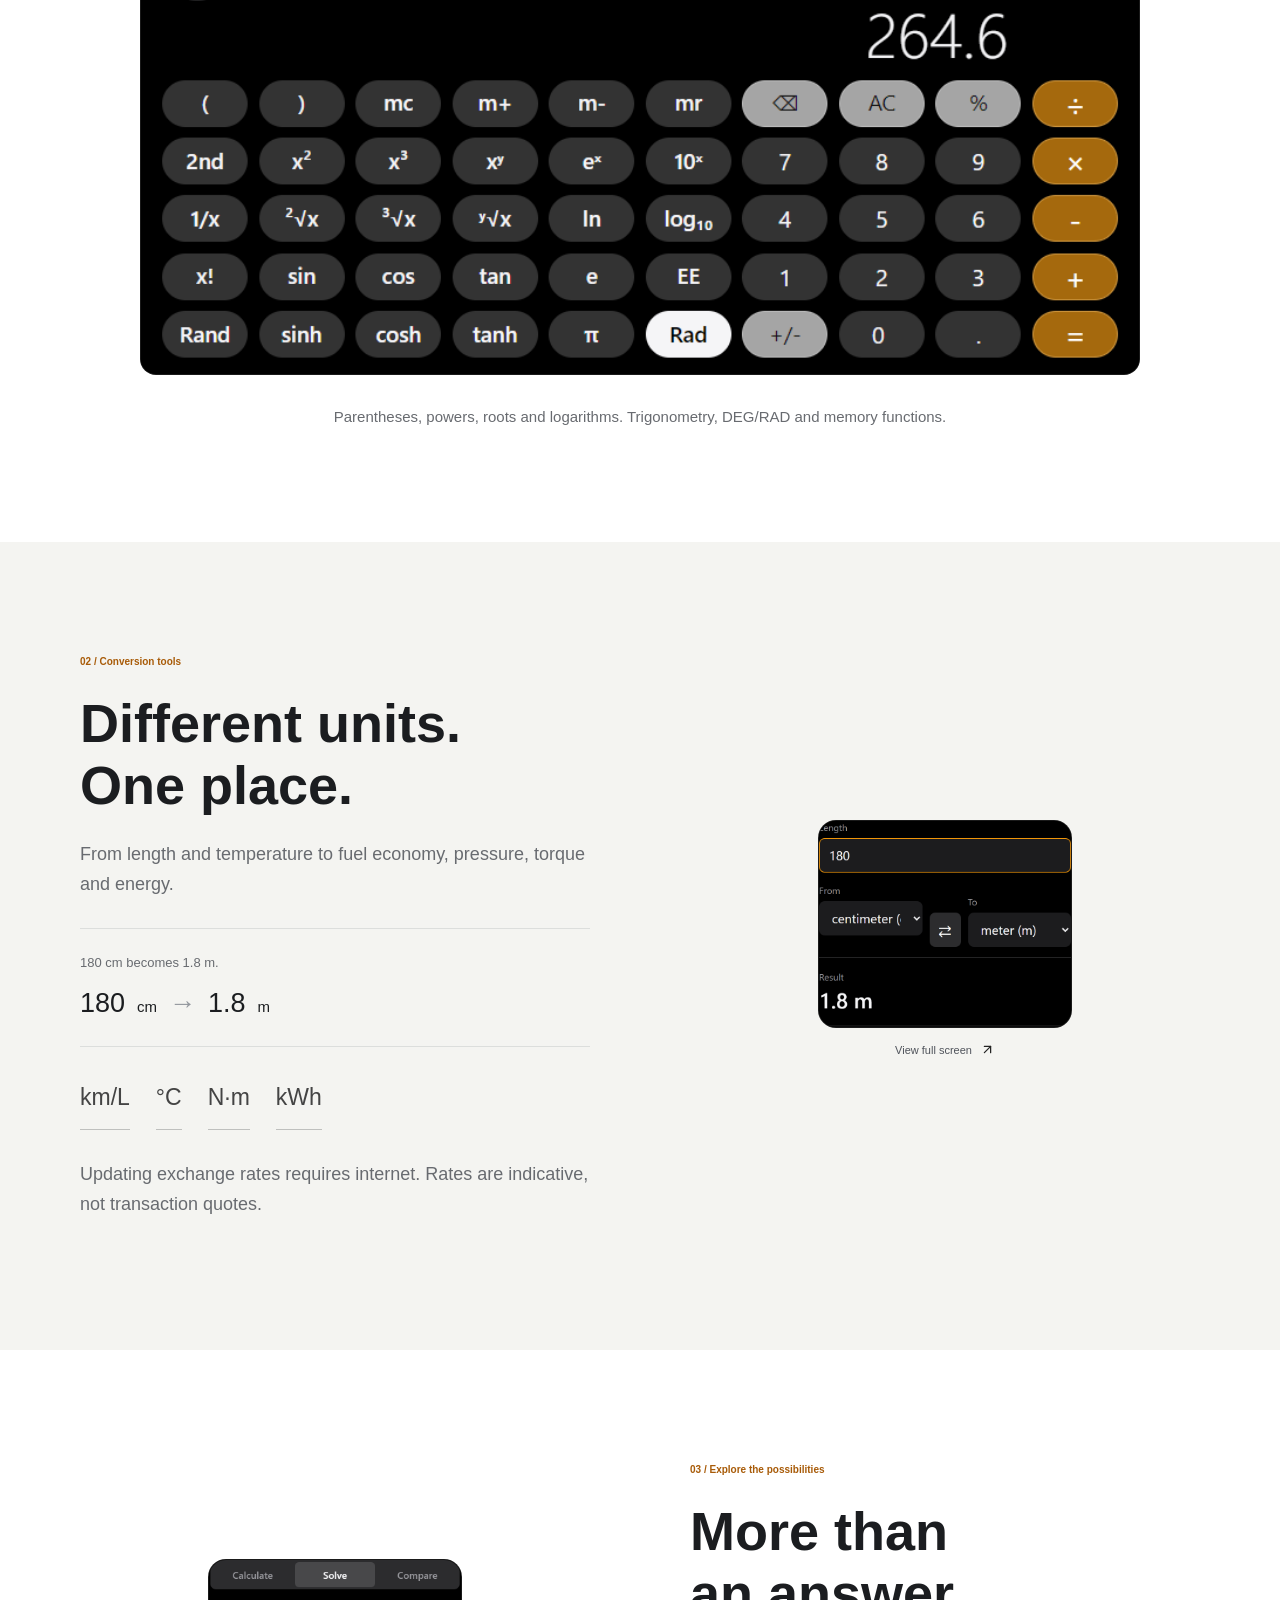
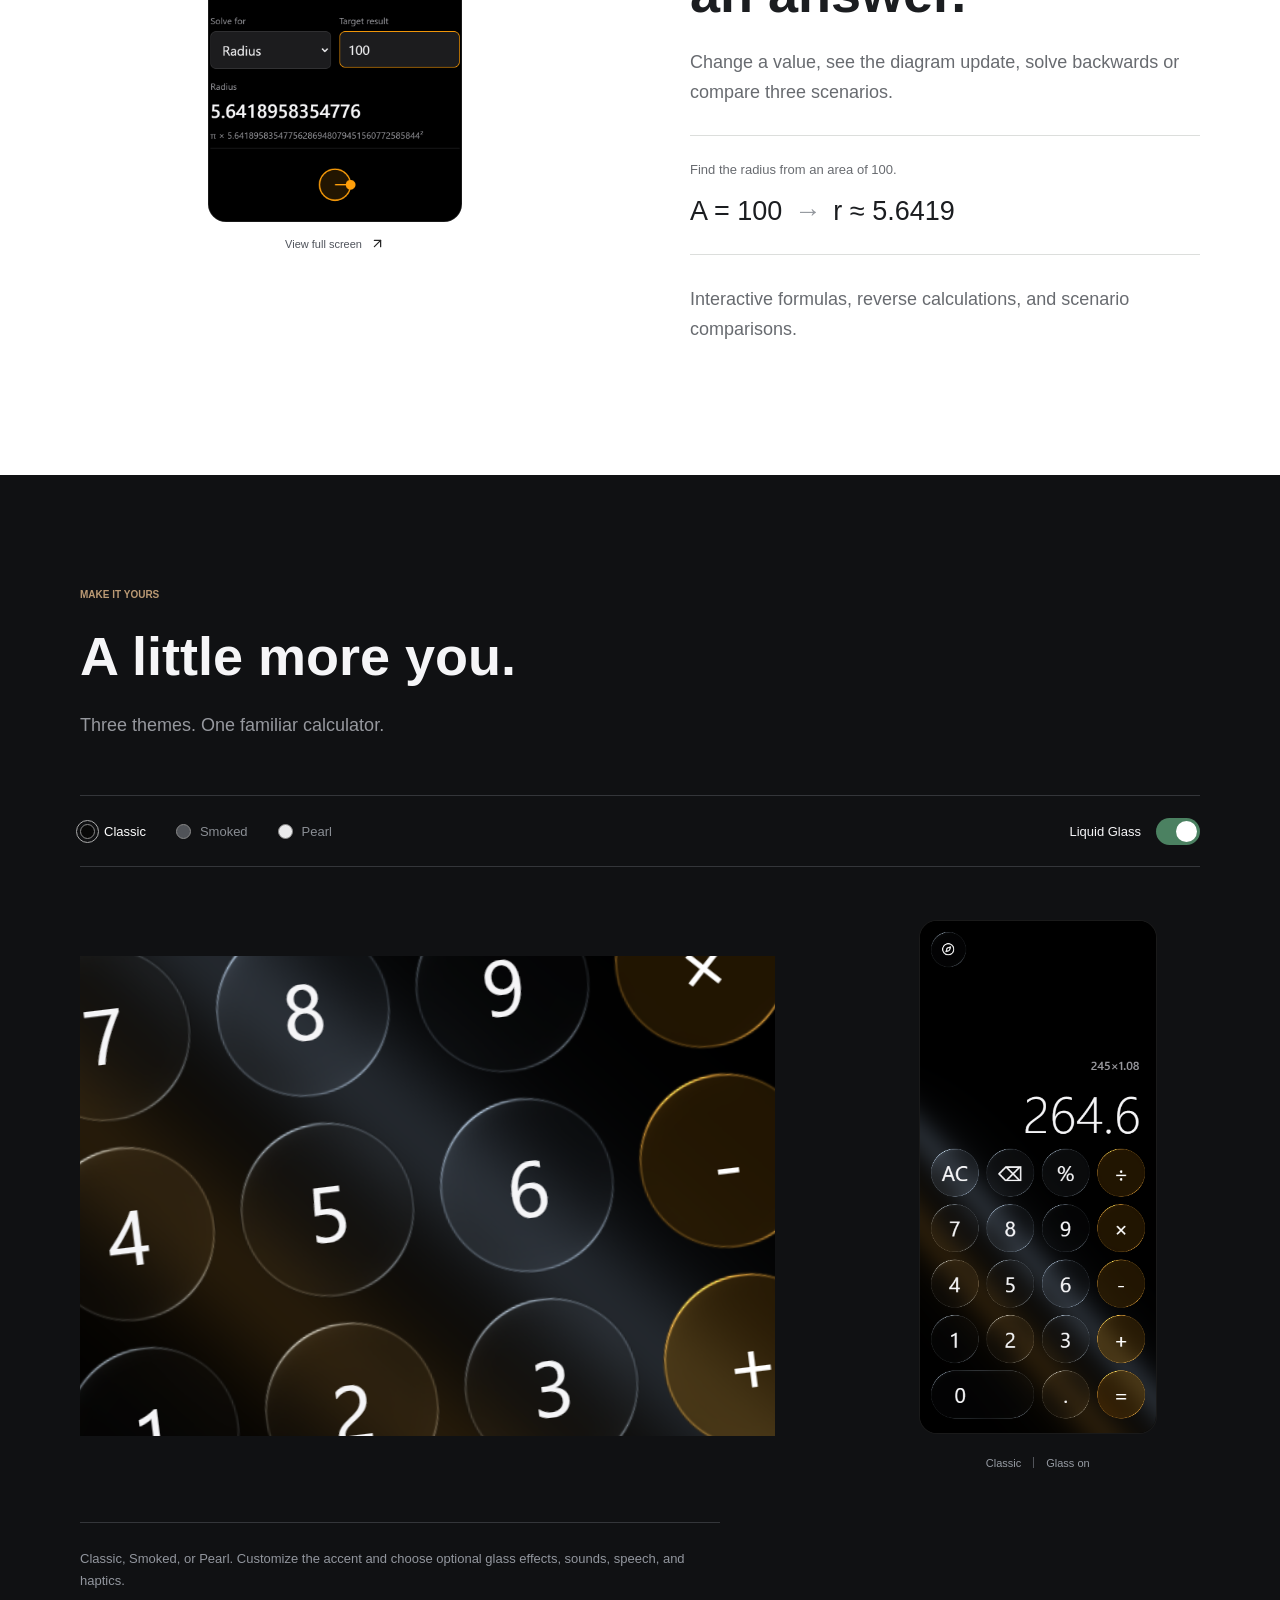
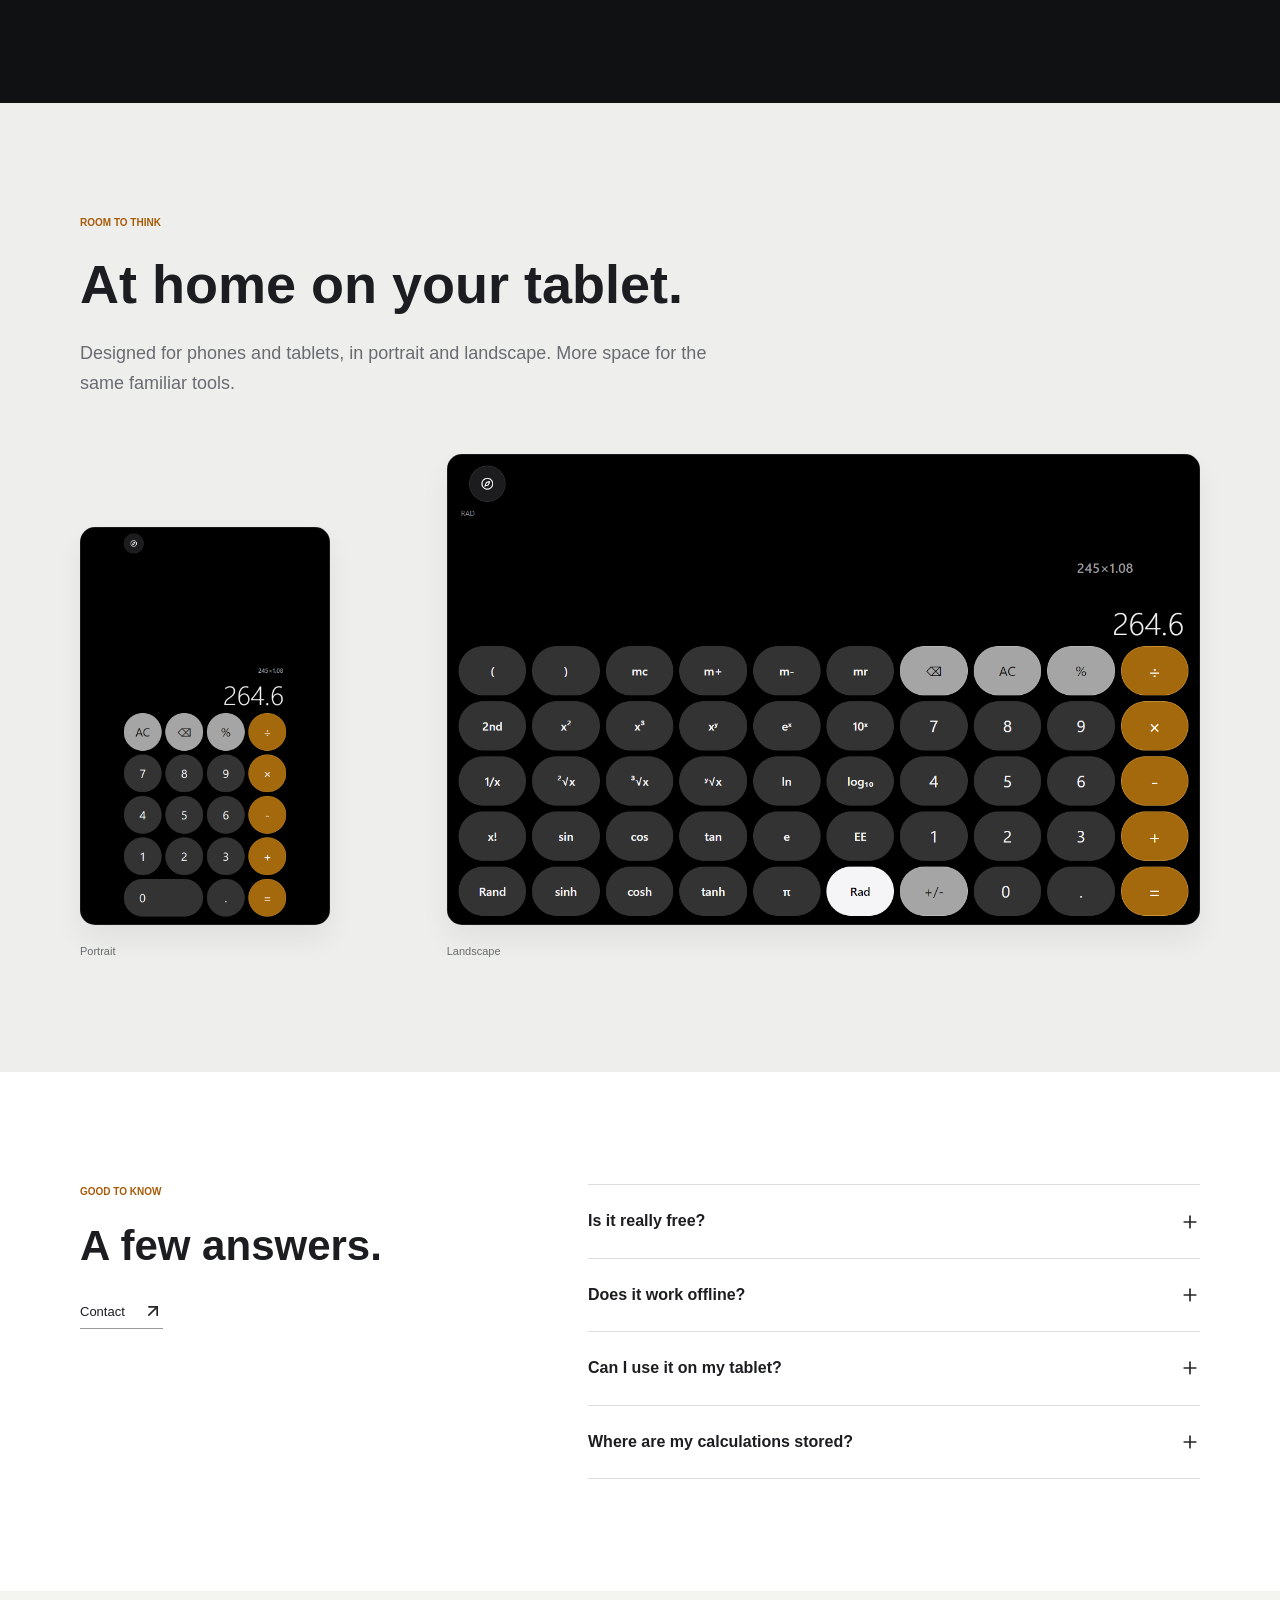
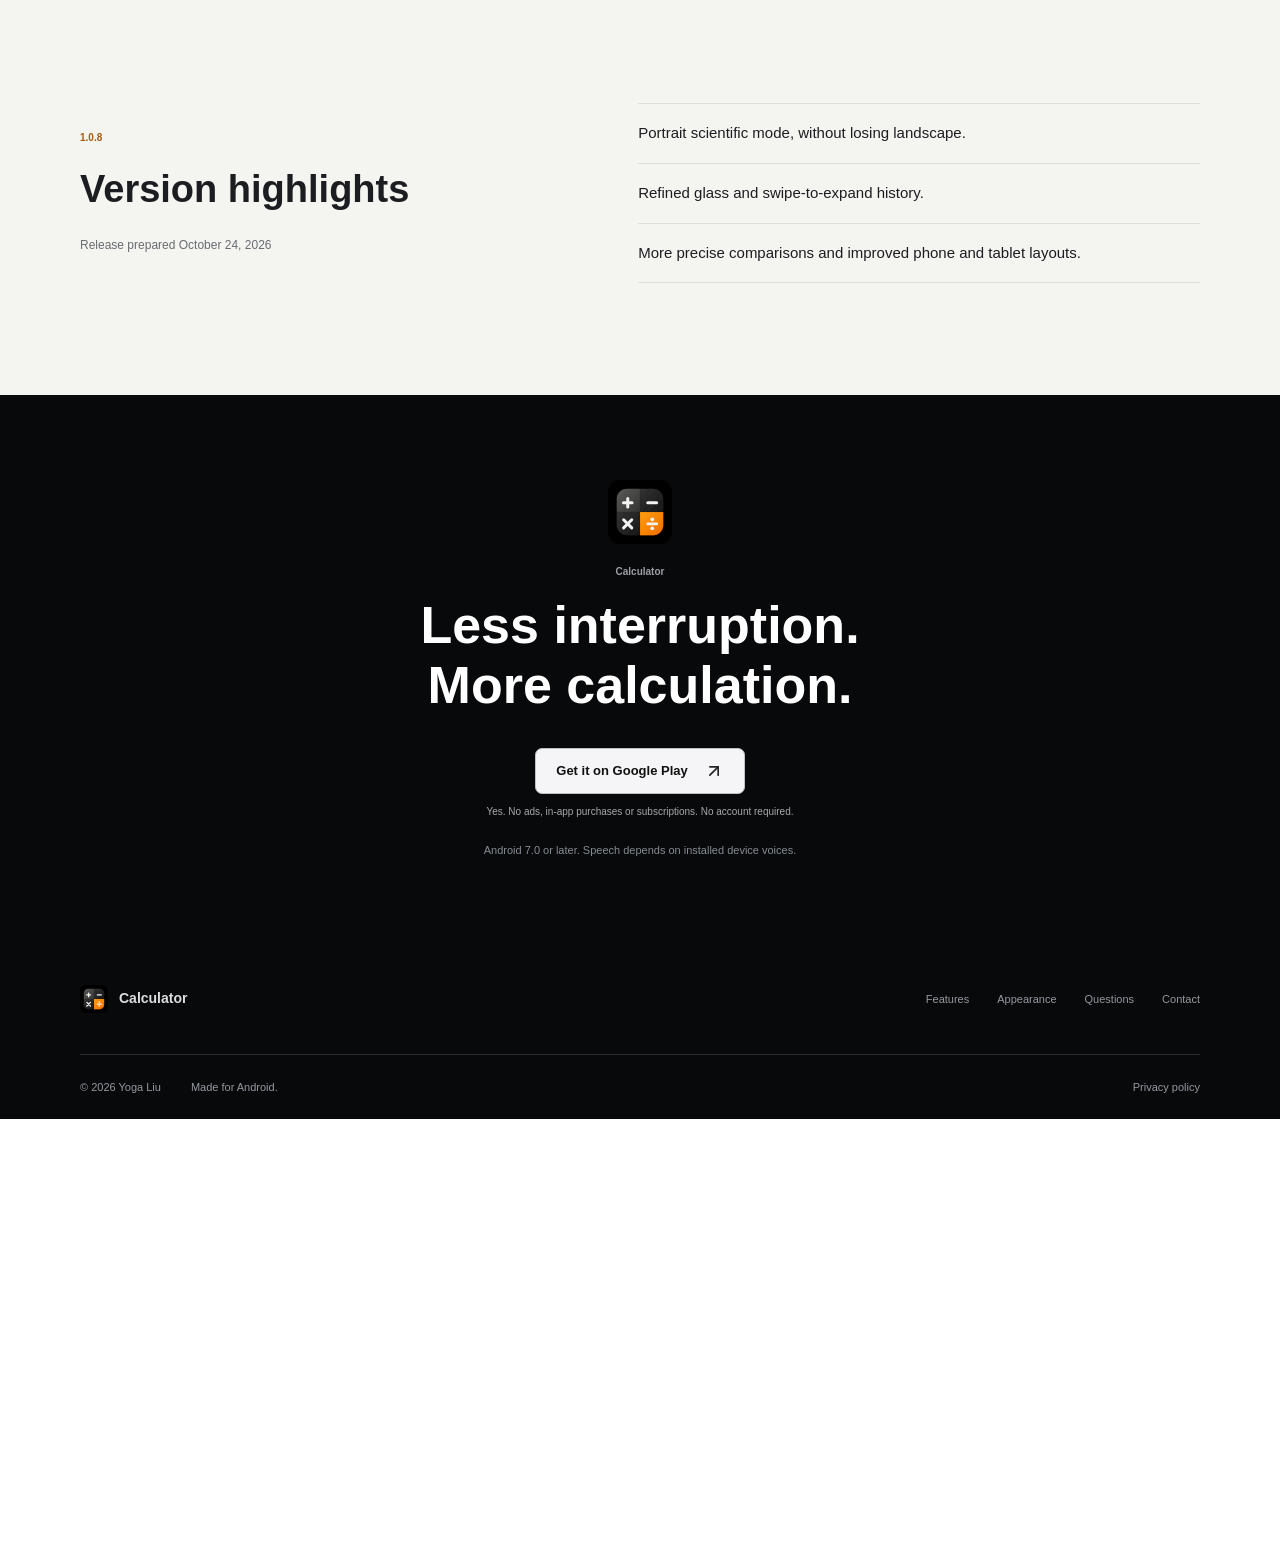
==== commit db47ea4b: "Show real product workflows with compact mobile previews and release highlights" ====
--- a/index.html
+++ b/index.html
@@ -13,7 +13,7 @@
   <title>Calculator</title>
   <link rel="canonical" href="https://yogaliu0818.github.io/calculator-website/">
   <link rel="icon" href="assets/icon.svg">
-  <link rel="stylesheet" href="style.css?v=20261025c">
+  <link rel="stylesheet" href="style.css?v=20261025d">
   <script type="application/ld+json">
   {"@context":"https://schema.org","@type":"SoftwareApplication","name":"Calculator","operatingSystem":"Android 7.0 or later","applicationCategory":"UtilitiesApplication","url":"https://yogaliu0818.github.io/calculator-website/","downloadUrl":"https://play.google.com/store/apps/details?id=com.yogaliu.minimalcalculator","author":{"@type":"Person","name":"Yoga Liu"},"offers":{"@type":"Offer","price":"0","priceCurrency":"USD"}}
   </script>
@@ -37,9 +37,11 @@
       <h1 id="product-title" data-copy="Calculator">Calculator</h1>
       <p class="lead" data-copy="Everyday simplicity. More room to explore.">Everyday simplicity. More room to explore.</p>
       <a class="download" href="https://play.google.com/store/apps/details?id=com.yogaliu.minimalcalculator"><span data-copy="Get it on Google Play">Get it on Google Play</span><img class="icon" src="assets/icons/arrow-up-right.svg" alt="" width="18" height="18"></a>
+      <p class="download-assurance"><span data-copy="Free. No ads. No subscriptions. No account.">Free. No ads. No subscriptions. No account.</span> · Android 7.0+</p>
     </div>
     <div class="hero-stage">
-      <picture><source media="(max-width:700px) and (orientation:portrait)" srcset="assets/en/hero-focus.png" data-source-shot="hero-focus"><img class="hero-center" src="assets/en/scientific-glass.png" data-shot="scientific-glass" alt="Calculator" width="1100" height="500" fetchpriority="high"></picture>
+      <picture><source media="(max-width:700px) and (orientation:portrait)" srcset="assets/en/demo-select.webp" data-demo-source><img id="hero-image" class="hero-center" src="assets/en/demo-wide-select.webp" alt="Calculator" width="1100" height="500" fetchpriority="high"></picture>
+      <div class="demo-controls" role="group" aria-label="Calculation preview"><span id="demo-equation">245 × 1.08</span><div class="demo-steps"><button type="button" data-demo-step="0" aria-pressed="true" aria-label="Select the number."><span></span></button><button type="button" data-demo-step="1" aria-pressed="false" aria-label="Change the number."><span></span></button><button type="button" data-demo-step="2" aria-pressed="false" aria-label="Keep the answer clear."><span></span></button></div><button type="button" id="demo-toggle" aria-label="Pause preview" title="Pause preview"><img src="assets/icons/pause.svg" alt="" width="16" height="16"></button></div>
     </div>
     <span class="hero-footnote" data-copy="Real app. Real details.">Real app. Real details.</span>
   </section>
@@ -65,7 +67,8 @@
           <button id="story-history" type="button" role="tab" aria-selected="false" aria-controls="story-panel" tabindex="-1" data-story="history"><span class="step-index">03</span><span><strong data-copy="Pick up where you left off.">Pick up where you left off.</strong><span data-copy="Bring a calculation back, copy it, or save it for later.">Bring a calculation back, copy it, or save it for later.</span></span><img class="icon" src="assets/icons/arrow-up-right.svg" alt="" width="20" height="20"></button>
         </div>
         <div id="story-panel" class="story-visual" role="tabpanel" aria-labelledby="story-edit" tabindex="0">
-          <img id="story-image" class="app-screen" src="assets/en/story-edit.png" data-shot="story-edit" alt="Calculator" width="393" height="852" loading="lazy">
+          <picture class="proof-picture"><source media="(max-width:700px)" data-detail-for="story-image" srcset="assets/en/story-edit-detail.png"><img id="story-image" class="app-screen" src="assets/en/story-edit.png" data-shot="story-edit" alt="Calculator" width="393" height="852" loading="lazy"></picture>
+          <button class="preview-link" type="button" data-preview-target="story-image"><span data-copy="View full screen">View full screen</span><img class="icon" src="assets/icons/arrow-up-right.svg" alt="" width="16" height="16"></button>
           <span class="story-equation" aria-hidden="true">245 <span>→</span> 250</span>
         </div>
       </div>
@@ -83,7 +86,7 @@
         </div>
       </div>
       <div class="feature-panel" id="feature-panel" role="tabpanel" aria-labelledby="tab-calculator" tabindex="0">
-        <div class="feature-visual"><img id="feature-image" class="app-screen" src="assets/en/calculator.png" data-shot="calculator" alt="Calculator" width="393" height="852" loading="lazy"></div>
+        <div class="feature-visual"><picture class="proof-picture"><source media="(max-width:700px)" data-detail-for="feature-image" srcset="assets/en/story-result-detail.png"><img id="feature-image" class="app-screen" src="assets/en/calculator.png" data-shot="calculator" alt="Calculator" width="393" height="852" loading="lazy"></picture><button class="preview-link" type="button" data-preview-target="feature-image"><span data-copy="View full screen">View full screen</span><img class="icon" src="assets/icons/arrow-up-right.svg" alt="" width="16" height="16"></button></div>
         <div class="feature-copy"><span id="feature-number" class="feature-number">01 / 04</span><h3 id="feature-title" data-copy="A focused calculator">A focused calculator</h3><p id="feature-description" data-copy="Editable expressions, scientific functions, and clear error explanations.">Editable expressions, scientific functions, and clear error explanations.</p><p id="feature-note" class="note" hidden data-copy="Updating exchange rates requires internet. Rates are indicative, not transaction quotes.">Updating exchange rates requires internet. Rates are indicative, not transaction quotes.</p></div>
       </div>
     </div>
@@ -96,9 +99,9 @@
     </div>
   </section>
 
-  <section class="section conversion-section" id="conversion" aria-labelledby="conversion-title"><div class="wrap dedicated-layout"><div class="dedicated-copy"><p class="eyebrow"><span aria-hidden="true">02 / </span><span data-copy="Conversion tools">Conversion tools</span></p><h2 id="conversion-title" data-copy="Different units. One place.">Different units. One place.</h2><p data-copy="From length and temperature to fuel economy, pressure, torque and energy.">From length and temperature to fuel economy, pressure, torque and energy.</p><div class="unit-signals" aria-hidden="true"><span>km/L</span><span>°C</span><span>N·m</span><span>kWh</span></div><p class="note" data-copy="Updating exchange rates requires internet. Rates are indicative, not transaction quotes.">Updating exchange rates requires internet. Rates are indicative, not transaction quotes.</p></div><figure class="dedicated-visual"><img class="app-screen" src="assets/en/conversion-detail.png" data-shot="conversion-detail" alt="Unit conversion" width="393" height="852" loading="lazy"></figure></div></section>
+  <section class="section conversion-section" id="conversion" aria-labelledby="conversion-title"><div class="wrap dedicated-layout"><div class="dedicated-copy"><p class="eyebrow"><span aria-hidden="true">02 / </span><span data-copy="Conversion tools">Conversion tools</span></p><h2 id="conversion-title" data-copy="Different units. One place.">Different units. One place.</h2><p data-copy="From length and temperature to fuel economy, pressure, torque and energy.">From length and temperature to fuel economy, pressure, torque and energy.</p><div class="case-example"><span data-copy="180 cm becomes 1.8 m.">180 cm becomes 1.8 m.</span><strong>180 <small>cm</small><span>→</span>1.8 <small>m</small></strong></div><div class="unit-signals" aria-hidden="true"><span>km/L</span><span>°C</span><span>N·m</span><span>kWh</span></div><p class="note" data-copy="Updating exchange rates requires internet. Rates are indicative, not transaction quotes.">Updating exchange rates requires internet. Rates are indicative, not transaction quotes.</p></div><figure class="dedicated-visual"><picture class="proof-picture"><source media="(max-width:700px)" data-detail-for="conversion-image" srcset="assets/en/conversion-focus.png"><img id="conversion-image" class="app-screen" src="assets/en/conversion-detail.png" data-shot="conversion-detail" alt="Unit conversion" width="393" height="852" loading="lazy"></picture><button class="preview-link" type="button" data-preview-target="conversion-image"><span data-copy="View full screen">View full screen</span><img class="icon" src="assets/icons/arrow-up-right.svg" alt="" width="16" height="16"></button></figure></div></section>
 
-  <section class="section explore-section" id="explore" aria-labelledby="explore-title"><div class="wrap dedicated-layout"><div class="dedicated-copy"><p class="eyebrow"><span aria-hidden="true">03 / </span><span data-copy="Explore the possibilities">Explore the possibilities</span></p><h2 id="explore-title" data-copy="More than an answer.">More than an answer.</h2><p data-copy="Change a value, see the diagram update, solve backwards or compare three scenarios.">Change a value, see the diagram update, solve backwards or compare three scenarios.</p><p class="note" data-copy="Interactive formulas, reverse calculations, and scenario comparisons.">Interactive formulas, reverse calculations, and scenario comparisons.</p></div><figure class="dedicated-visual"><img class="app-screen" src="assets/en/explore-detail.png" data-shot="explore-detail" alt="Explore" width="393" height="852" loading="lazy"></figure></div></section>
+  <section class="section explore-section" id="explore" aria-labelledby="explore-title"><div class="wrap dedicated-layout"><div class="dedicated-copy"><p class="eyebrow"><span aria-hidden="true">03 / </span><span data-copy="Explore the possibilities">Explore the possibilities</span></p><h2 id="explore-title" data-copy="More than an answer.">More than an answer.</h2><p data-copy="Change a value, see the diagram update, solve backwards or compare three scenarios.">Change a value, see the diagram update, solve backwards or compare three scenarios.</p><div class="case-example"><span data-copy="Find the radius from an area of 100.">Find the radius from an area of 100.</span><strong>A = 100<span>→</span>r ≈ 5.6419</strong></div><p class="note" data-copy="Interactive formulas, reverse calculations, and scenario comparisons.">Interactive formulas, reverse calculations, and scenario comparisons.</p></div><figure class="dedicated-visual"><picture class="proof-picture"><source media="(max-width:700px)" data-detail-for="explore-image" srcset="assets/en/explore-focus.png"><img id="explore-image" class="app-screen" src="assets/en/explore-detail.png" data-shot="explore-detail" alt="Explore" width="393" height="852" loading="lazy"></picture><button class="preview-link" type="button" data-preview-target="explore-image"><span data-copy="View full screen">View full screen</span><img class="icon" src="assets/icons/arrow-up-right.svg" alt="" width="16" height="16"></button></figure></div></section>
 
   <section class="section appearance" id="appearance" aria-labelledby="appearance-title">
     <div class="wrap">
@@ -123,8 +126,10 @@
     <details><summary><span data-copy="Where are my calculations stored?">Where are my calculations stored?</span><img class="icon" src="assets/icons/plus.svg" alt="" width="20" height="20"></summary><p data-copy="History, favorites and settings are saved locally in the app. There is no account-based cloud sync. See the privacy policy for details.">History, favorites and settings are saved locally in the app. There is no account-based cloud sync. See the privacy policy for details.</p></details>
   </div></div></section>
 
-  <section class="closing"><div class="wrap"><img src="assets/icon.svg" alt="" width="64" height="64" loading="lazy"><p class="eyebrow" data-copy="Calculator">Calculator</p><h2 data-copy="Less interruption. More calculation.">Less interruption. More calculation.</h2><a class="download" href="https://play.google.com/store/apps/details?id=com.yogaliu.minimalcalculator"><span data-copy="Get it on Google Play">Get it on Google Play</span><img class="icon" src="assets/icons/arrow-up-right.svg" alt="" width="18" height="18"></a><p class="note" data-copy="Android 7.0 or later. Speech depends on installed device voices.">Android 7.0 or later. Speech depends on installed device voices.</p></div></section>
+  <section class="section release" aria-labelledby="release-title"><div class="wrap release-layout"><div><p class="eyebrow">1.0.8</p><h2 id="release-title" data-copy="Version highlights">Version highlights</h2><p class="release-date"><span data-copy="Release prepared">Release prepared</span> <time datetime="2026-10-24">October 24, 2026</time></p></div><ul><li data-copy="Portrait scientific mode, without losing landscape.">Portrait scientific mode, without losing landscape.</li><li data-copy="Refined glass and swipe-to-expand history.">Refined glass and swipe-to-expand history.</li><li data-copy="More precise comparisons and improved phone and tablet layouts.">More precise comparisons and improved phone and tablet layouts.</li></ul></div></section>
+  <section class="closing"><div class="wrap"><img src="assets/icon.svg" alt="" width="64" height="64" loading="lazy"><p class="eyebrow" data-copy="Calculator">Calculator</p><h2 data-copy="Less interruption. More calculation.">Less interruption. More calculation.</h2><a class="download" href="https://play.google.com/store/apps/details?id=com.yogaliu.minimalcalculator"><span data-copy="Get it on Google Play">Get it on Google Play</span><img class="icon" src="assets/icons/arrow-up-right.svg" alt="" width="18" height="18"></a><p class="download-assurance" data-copy="Yes. No ads, in-app purchases or subscriptions. No account required.">Yes. No ads, in-app purchases or subscriptions. No account required.</p><p class="note" data-copy="Android 7.0 or later. Speech depends on installed device voices.">Android 7.0 or later. Speech depends on installed device voices.</p></div></section>
 </main>
 <footer><div class="wrap footer-top"><a class="brand" href="#top"><img src="assets/icon.svg" alt="" width="28" height="28"><span data-copy="Calculator">Calculator</span></a><nav aria-label="Calculator"><a href="#features" data-copy="Features">Features</a><a href="#appearance" data-copy="Appearance">Appearance</a><a href="#questions" data-copy="Questions">Questions</a><a href="mailto:yogaliu0818@gmail.com" data-copy="Contact">Contact</a></nav></div><div class="wrap footer-bottom"><span>© 2026 Yoga Liu</span><span data-copy="Made for Android.">Made for Android.</span><a href="privacy.html" data-copy="Privacy policy">Privacy policy</a></div></footer>
-<script src="translations.js?v=20261025c"></script><script src="studio-copy.js?v=20261025c"></script><script src="site.js?v=20261025c"></script>
+<dialog id="screen-preview" aria-labelledby="preview-title"><div class="preview-toolbar"><h2 id="preview-title" data-copy="Screen preview">Screen preview</h2><button type="button" id="preview-close" aria-label="Close" title="Close"><img src="assets/icons/x.svg" alt="" width="22" height="22"></button></div><img id="preview-image" alt="" width="393" height="852"></dialog>
+<script src="translations.js?v=20261025d"></script><script src="studio-copy.js?v=20261025d"></script><script src="site.js?v=20261025d"></script>
 </body></html>
--- a/style.css
+++ b/style.css
@@ -31,11 +31,15 @@
 h1{font-size:104px;line-height:1.05;font-weight:600;margin:0 0 14px;white-space:nowrap;overflow-wrap:normal}
 h2{font-size:54px;line-height:1.15;font-weight:600;margin:0 0 24px;text-wrap:balance}
 h3{font-size:25px;line-height:1.3;font-weight:600;margin:0 0 12px}
-.lead{font-size:22px;line-height:1.5;color:#a5a5aa;max-width:680px;margin:0 auto 23px}
+.lead{font-size:22px;line-height:1.5;color:#a5a5aa;max-width:680px;margin:0 auto 23px;text-wrap:balance}
 .download{display:inline-flex;align-items:center;justify-content:center;gap:16px;border:1px solid #bfc0c7;background:#f5f5f7;color:#111;padding:10px 20px;min-height:46px;font-size:13px;font-weight:600;border-radius:7px;transition:background .2s,transform .2s}.download:hover{background:#d8dce2;transform:translateY(-1px)}
 .hero-stage{position:relative;flex:1;min-height:0;margin-top:16px;padding:0 24px 20px;isolation:isolate}.hero-stage picture{display:flex;align-items:center;justify-content:center;width:100%;height:100%}
 .hero-center{display:block;width:100%;height:100%;max-width:1100px;min-height:0;object-fit:contain;object-position:center;clip-path:none}
 .hero-footnote{display:none}
+.download-assurance{font-size:10px;line-height:1.5;color:#a8a8ad;max-width:500px;margin:10px auto 0}.hero-stage{display:grid;grid-template-rows:minmax(0,1fr) auto;gap:7px;padding-bottom:12px}.demo-controls{display:flex;align-items:center;justify-content:center;gap:14px;min-height:32px;font-size:11px;color:#a9a9ae}.demo-controls>span{min-width:120px;text-align:right;font-variant-numeric:tabular-nums}.demo-steps{display:flex;align-items:center}.demo-controls button{display:grid;place-items:center;min-width:32px;min-height:32px;padding:0;border-radius:50%;color:white}.demo-controls button:hover{background:#ffffff16}.demo-controls button:disabled{opacity:.35;cursor:default}.demo-controls img{filter:invert(1)}.demo-steps span{width:5px;height:5px;border-radius:50%;background:#5b5b60}.demo-steps [aria-pressed=true] span{background:#e7e7eb}
+.proof-picture{display:flex;align-items:center;justify-content:center;width:100%;min-width:0}.story-visual,.feature-visual{flex-direction:column;gap:12px}.story-equation{display:none}.preview-link{display:inline-flex;align-items:center;justify-content:center;gap:8px;min-height:44px;padding:6px 0;font-size:11px;color:#4f535b}.preview-link:hover{color:#000;text-decoration:underline}.preview-link .icon{width:15px;height:15px}.dedicated-visual{display:flex;flex-direction:column;align-items:center}.case-example{margin:28px 0 0;padding:23px 0;border-top:1px solid var(--line);border-bottom:1px solid var(--line)}.case-example>span{display:block;color:var(--muted);font-size:13px}.case-example strong{display:flex;align-items:baseline;gap:12px;flex-wrap:wrap;font-size:27px;line-height:1.5;font-weight:500;margin-top:10px}.case-example strong>span{color:#93979d}.case-example small{font-size:15px;font-weight:400}
+.release{background:var(--paper)}.release-layout{display:grid;grid-template-columns:minmax(0,1fr) minmax(0,1.2fr);gap:90px;align-items:center}.release h2{font-size:38px}.release-date{font-size:12px;color:var(--muted);margin-bottom:0}.release ul{margin:0;padding:0;list-style:none}.release li{padding:17px 0;border-bottom:1px solid var(--line);font-size:15px}.release li:first-child{border-top:1px solid var(--line)}
+html.preview-open{overflow:hidden}#screen-preview{border:1px solid #d8d9db;border-radius:8px;padding:0 22px 22px;background:#f7f7f8;color:var(--ink);max-width:min(94vw,1000px);max-height:92dvh;overflow:auto;overscroll-behavior:contain}#screen-preview::backdrop{background:#08090abf;backdrop-filter:blur(7px)}.preview-toolbar{position:sticky;top:0;z-index:1;display:flex;justify-content:space-between;align-items:center;gap:20px;padding:12px 0;background:#f7f7f8}.preview-toolbar h2{font-size:16px;line-height:1.5;margin:0}.preview-toolbar button{display:grid;place-items:center;width:44px;height:44px;flex-shrink:0;border-radius:50%;background:#e7e8ea}#preview-image{width:auto;height:auto;max-width:100%;max-height:calc(92dvh - 100px);margin:auto;border-radius:8px}
 .product-facts{display:grid;grid-template-columns:repeat(4,minmax(0,1fr));padding:36px 0;border-bottom:1px solid var(--line)}
 .product-facts p{margin:0;display:flex;flex-direction:column;padding:0 26px;border-left:1px solid var(--line)}.product-facts p:first-child{padding-left:0;border:0}.product-facts strong{font-size:25px;font-weight:550;line-height:1.3}.product-facts span{font-size:12px;color:var(--muted);margin-top:6px}
 .section{padding:112px 0}.section-heading{max-width:800px;margin:0 auto 55px;text-align:center}.section-heading>p:not(.eyebrow){font-size:18px;color:var(--muted);max-width:650px;margin:0 auto}.editorial{margin-left:0;text-align:left;max-width:700px}.editorial>p:not(.eyebrow){margin-left:0}.story .editorial{max-width:640px}
@@ -75,5 +79,7 @@
 }
 @media(max-width:360px){h1{font-size:47px}.hero-copy{padding-top:23px}.lead{font-size:16px}.hero .eyebrow{font-size:8px}.brand{font-size:11px}select{max-width:132px}.theme-options{gap:14px}.story-steps button strong{font-size:18px}h2{font-size:31px}}
 @media(max-width:700px) and (orientation:landscape){.hero-center{max-width:1100px}}
+@media(max-width:700px){.download-assurance{max-width:300px;font-size:9px;margin-top:8px}.hero-copy{padding-top:23px}.hero .lead{margin-bottom:15px}.hero .eyebrow{margin-bottom:12px}.hero h1{margin-bottom:10px}.hero-stage{padding-inline:18px;padding-bottom:8px;margin-top:10px;gap:4px}.demo-controls{gap:6px;font-size:10px}.demo-controls>span{min-width:105px}.demo-controls button{min-width:30px;min-height:30px}.proof-picture .app-screen{max-width:100%;width:100%;height:100%;border-radius:8px}.story-visual{padding:20px 20px 8px;gap:4px}.story-visual .proof-picture{height:170px}.feature-visual .proof-picture{height:270px}.feature-copy{min-height:0}.dedicated-visual{width:100%;max-width:400px}.dedicated-visual .proof-picture{height:280px}.explore-section .dedicated-visual .proof-picture{height:330px}.case-example{margin-top:23px;padding:19px 0}.case-example strong{font-size:24px;gap:9px}.release-layout{grid-template-columns:1fr;gap:25px}.release h2{font-size:31px}.release li{font-size:14px}#screen-preview{width:94vw;padding:0 15px 16px}#preview-image{width:100%;max-height:none}.preview-toolbar h2{font-size:15px}}
 @media(max-height:500px) and (min-width:701px){.hero-copy{padding-top:14px}.hero .eyebrow{margin-bottom:8px;font-size:8px}h1{font-size:45px}.hero h1{margin-bottom:6px}.lead{font-size:14px;margin-bottom:10px}.hero .download{min-height:36px;padding-block:5px}.hero-stage{padding-bottom:8px;margin-top:8px}}
+@media(max-height:500px) and (min-width:701px){.hero-copy{padding-top:8px}.hero .eyebrow{display:none}.hero h1{font-size:34px;margin-bottom:4px}.hero .lead{font-size:13px;line-height:1.3;margin-bottom:7px}.hero .download-assurance{margin-top:6px;font-size:9px}}
 @media(prefers-reduced-motion:reduce){html{scroll-behavior:auto}*,*:before{animation:none!important;transition:none!important}}
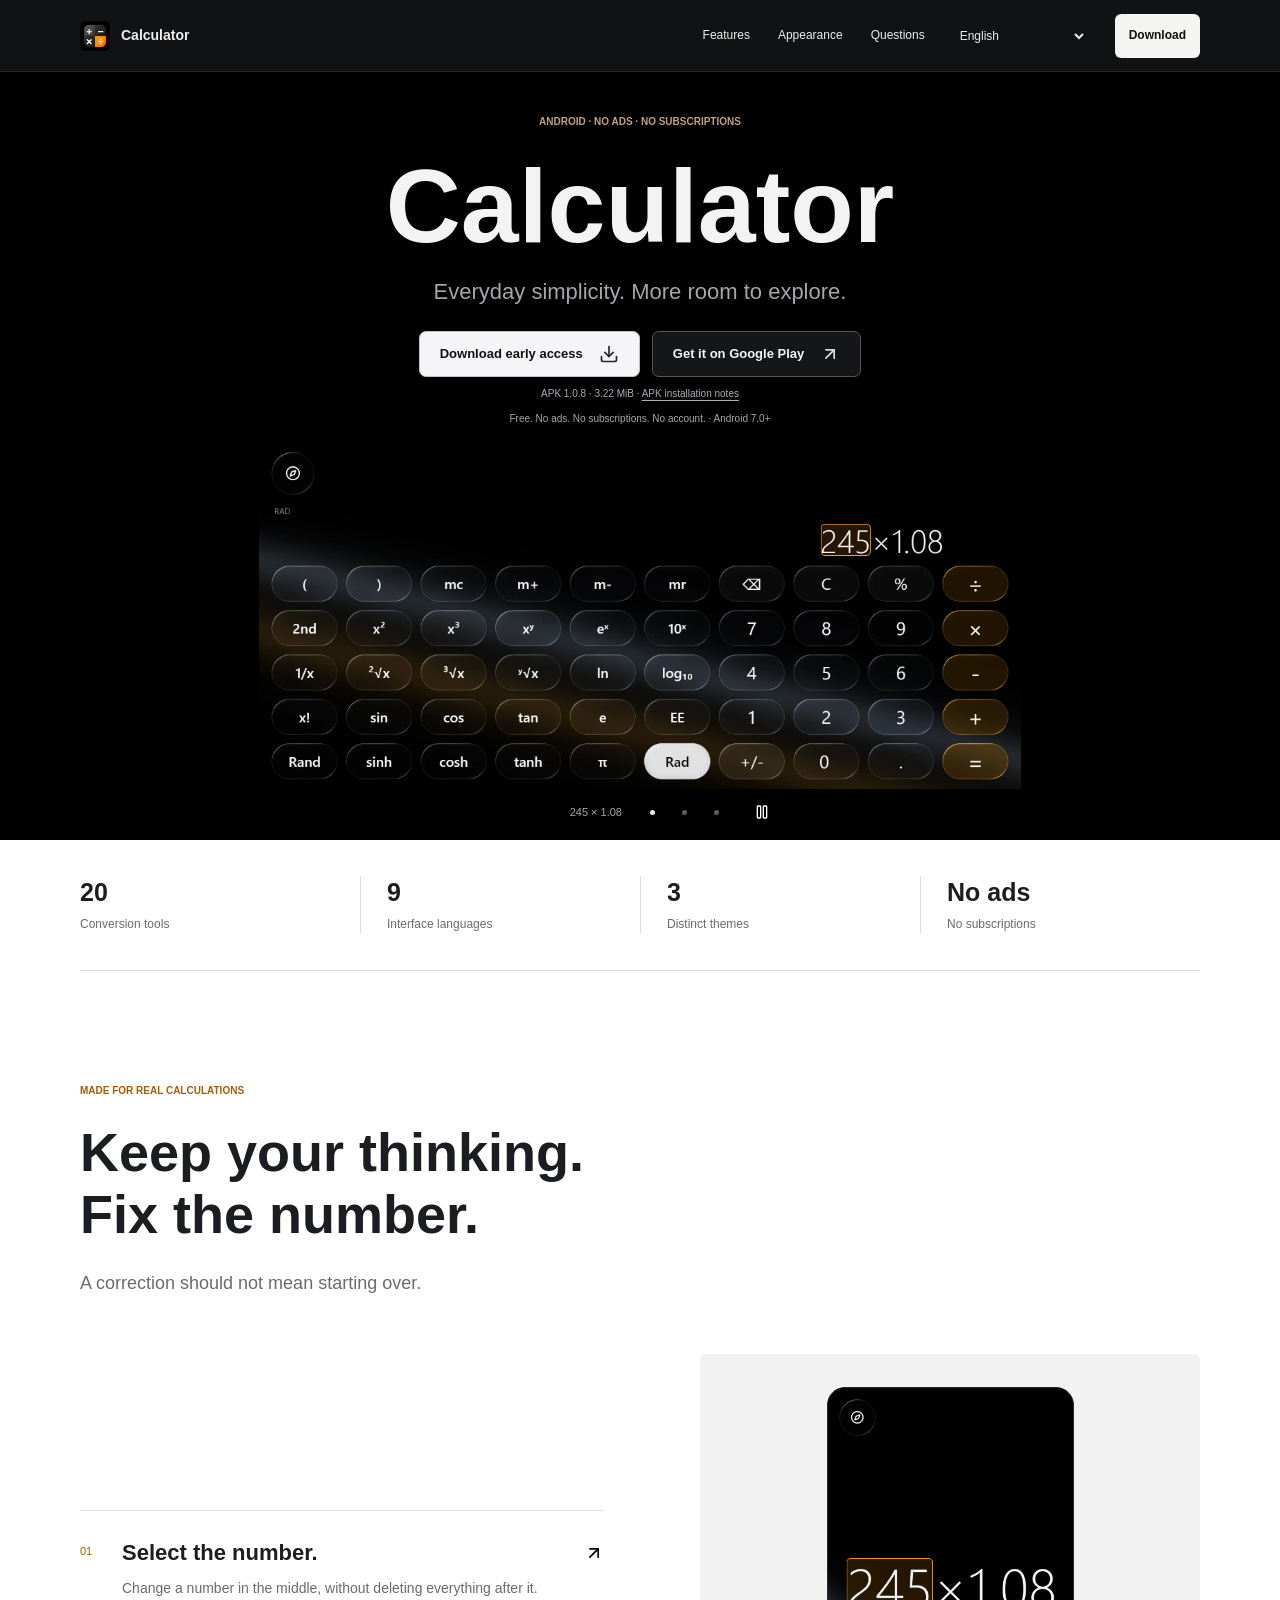
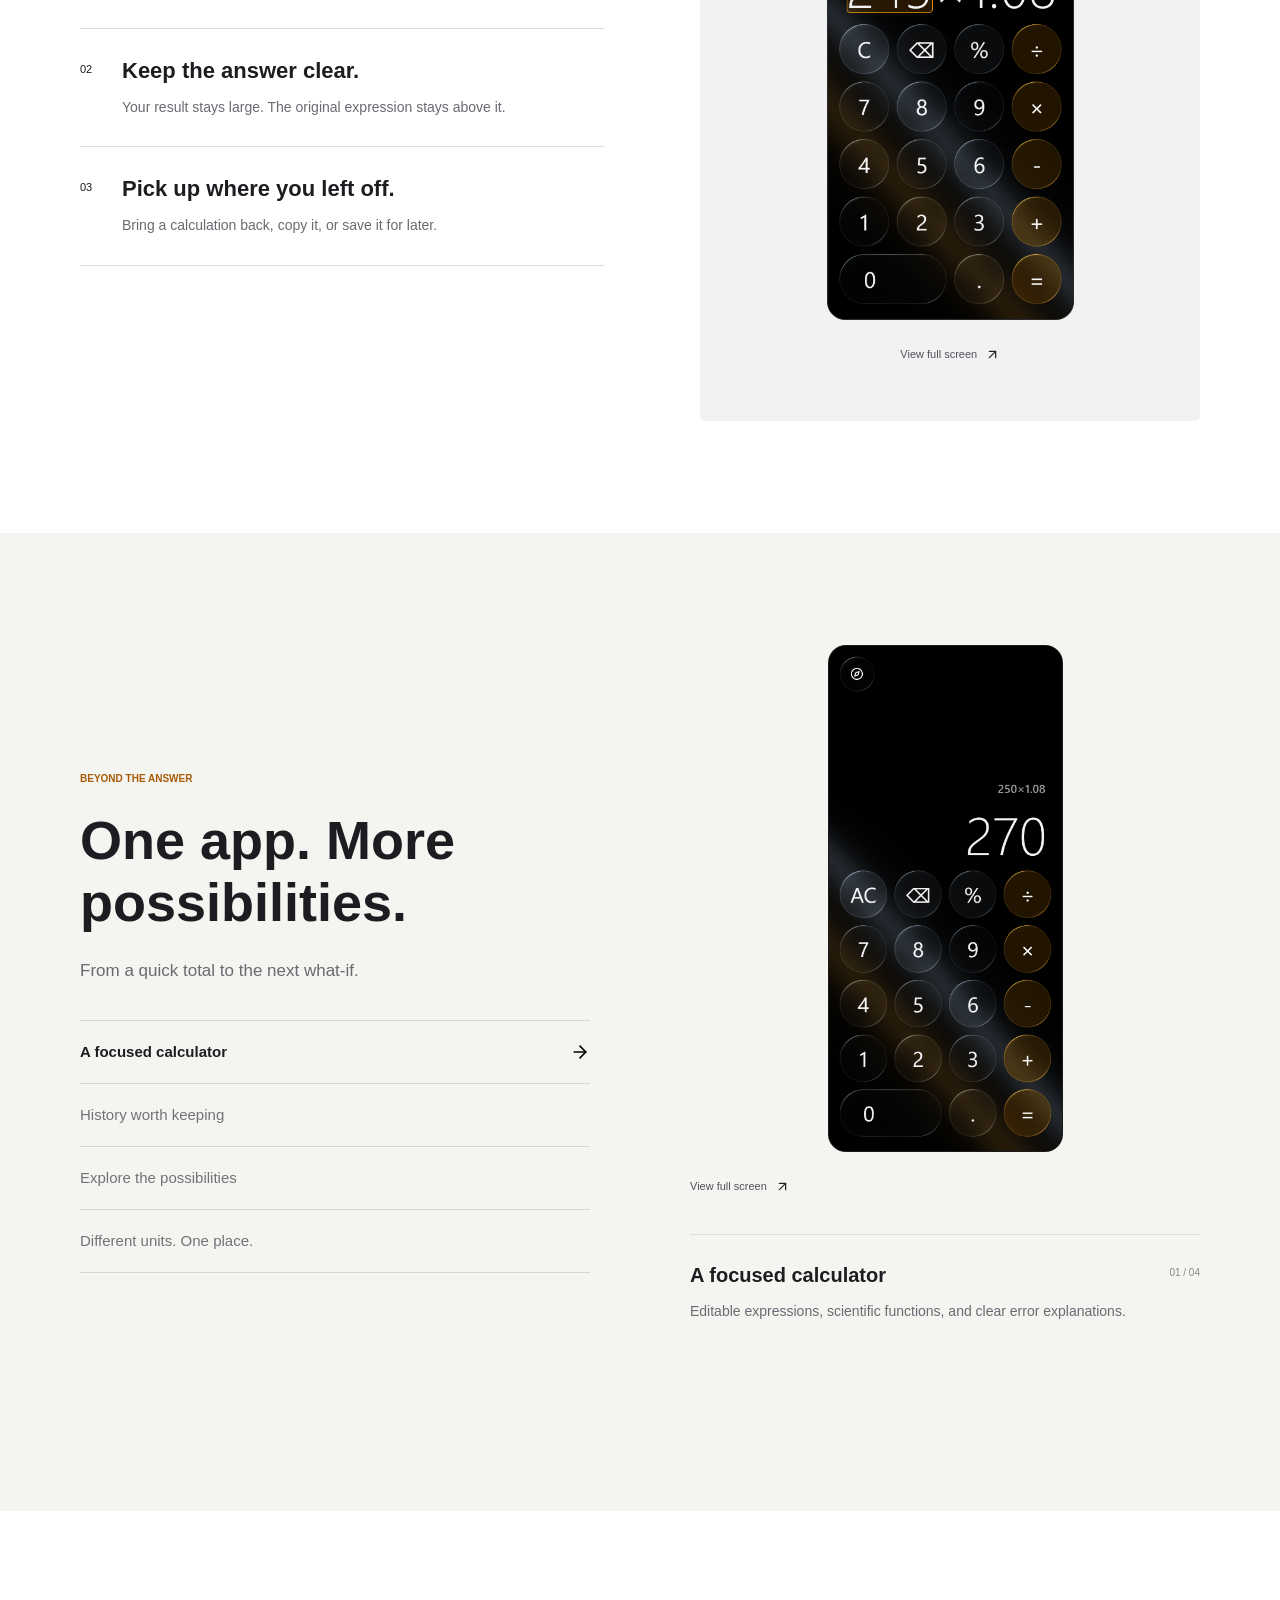
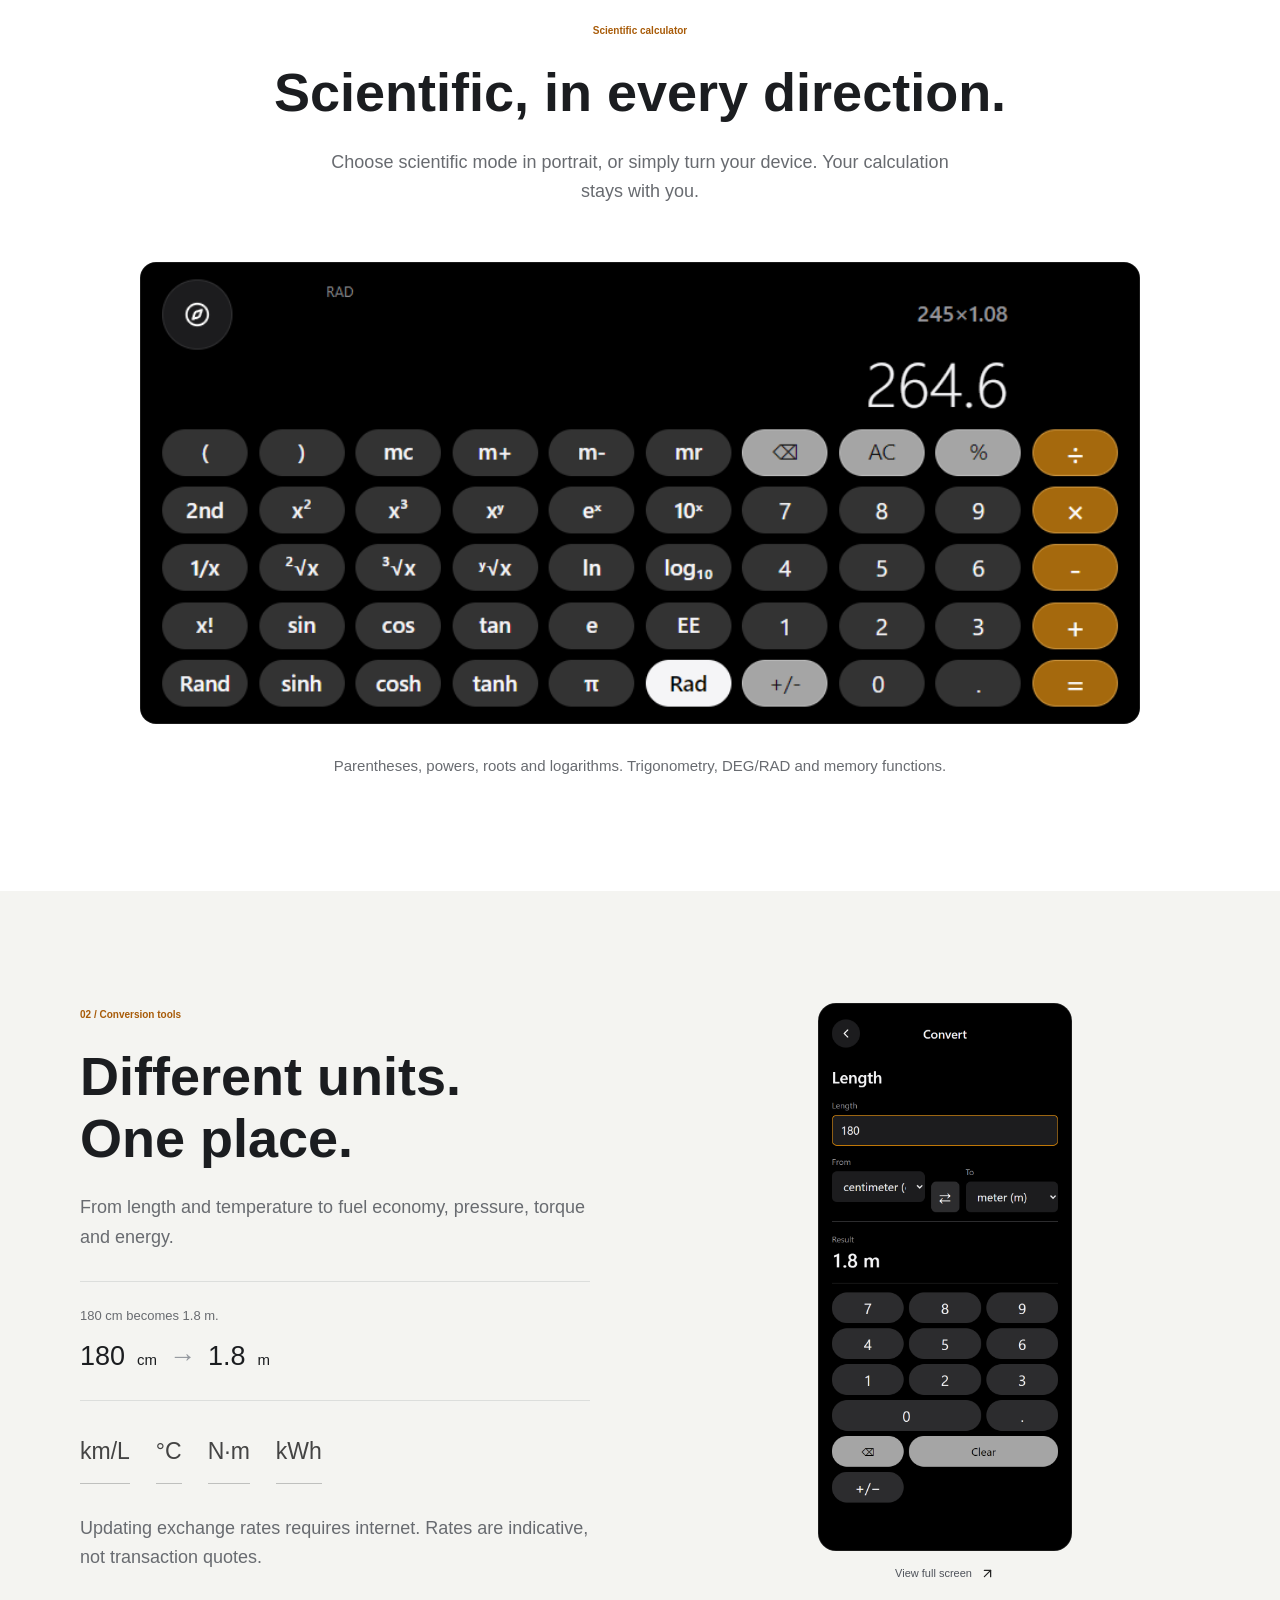
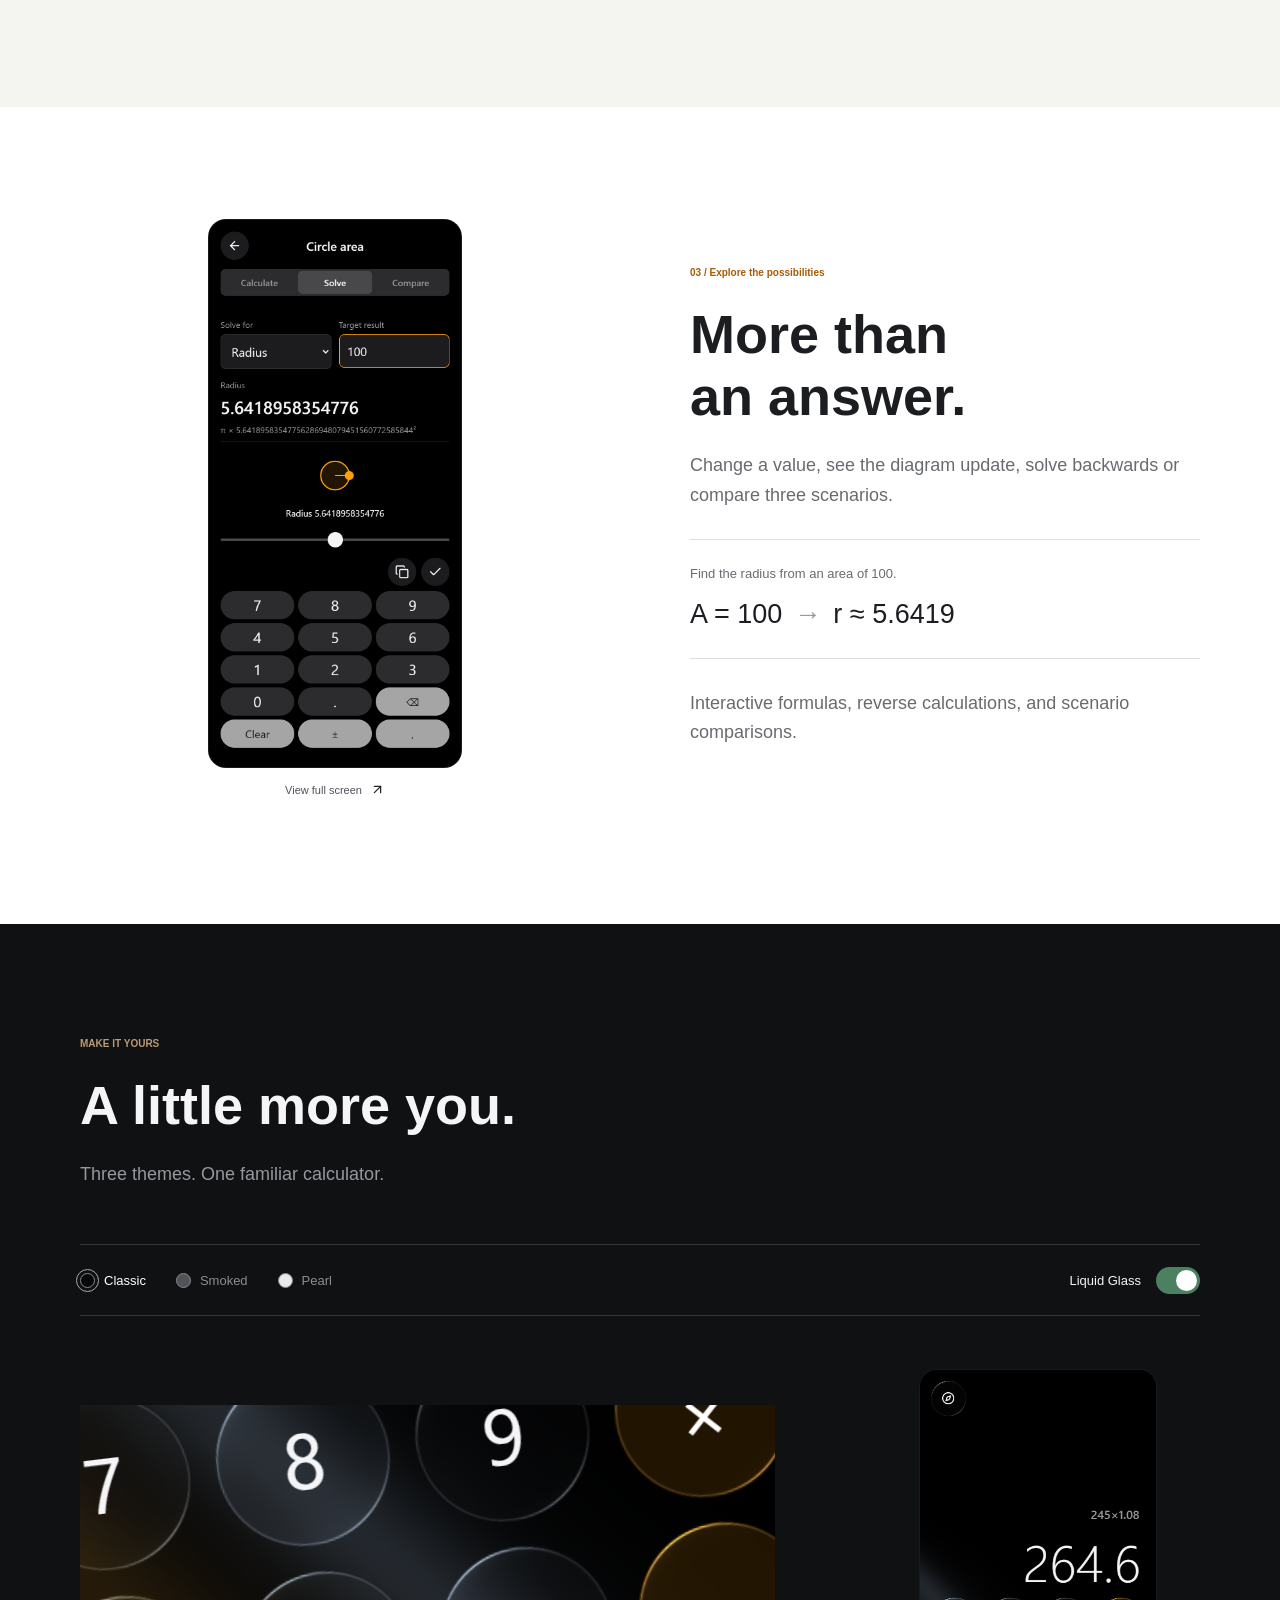
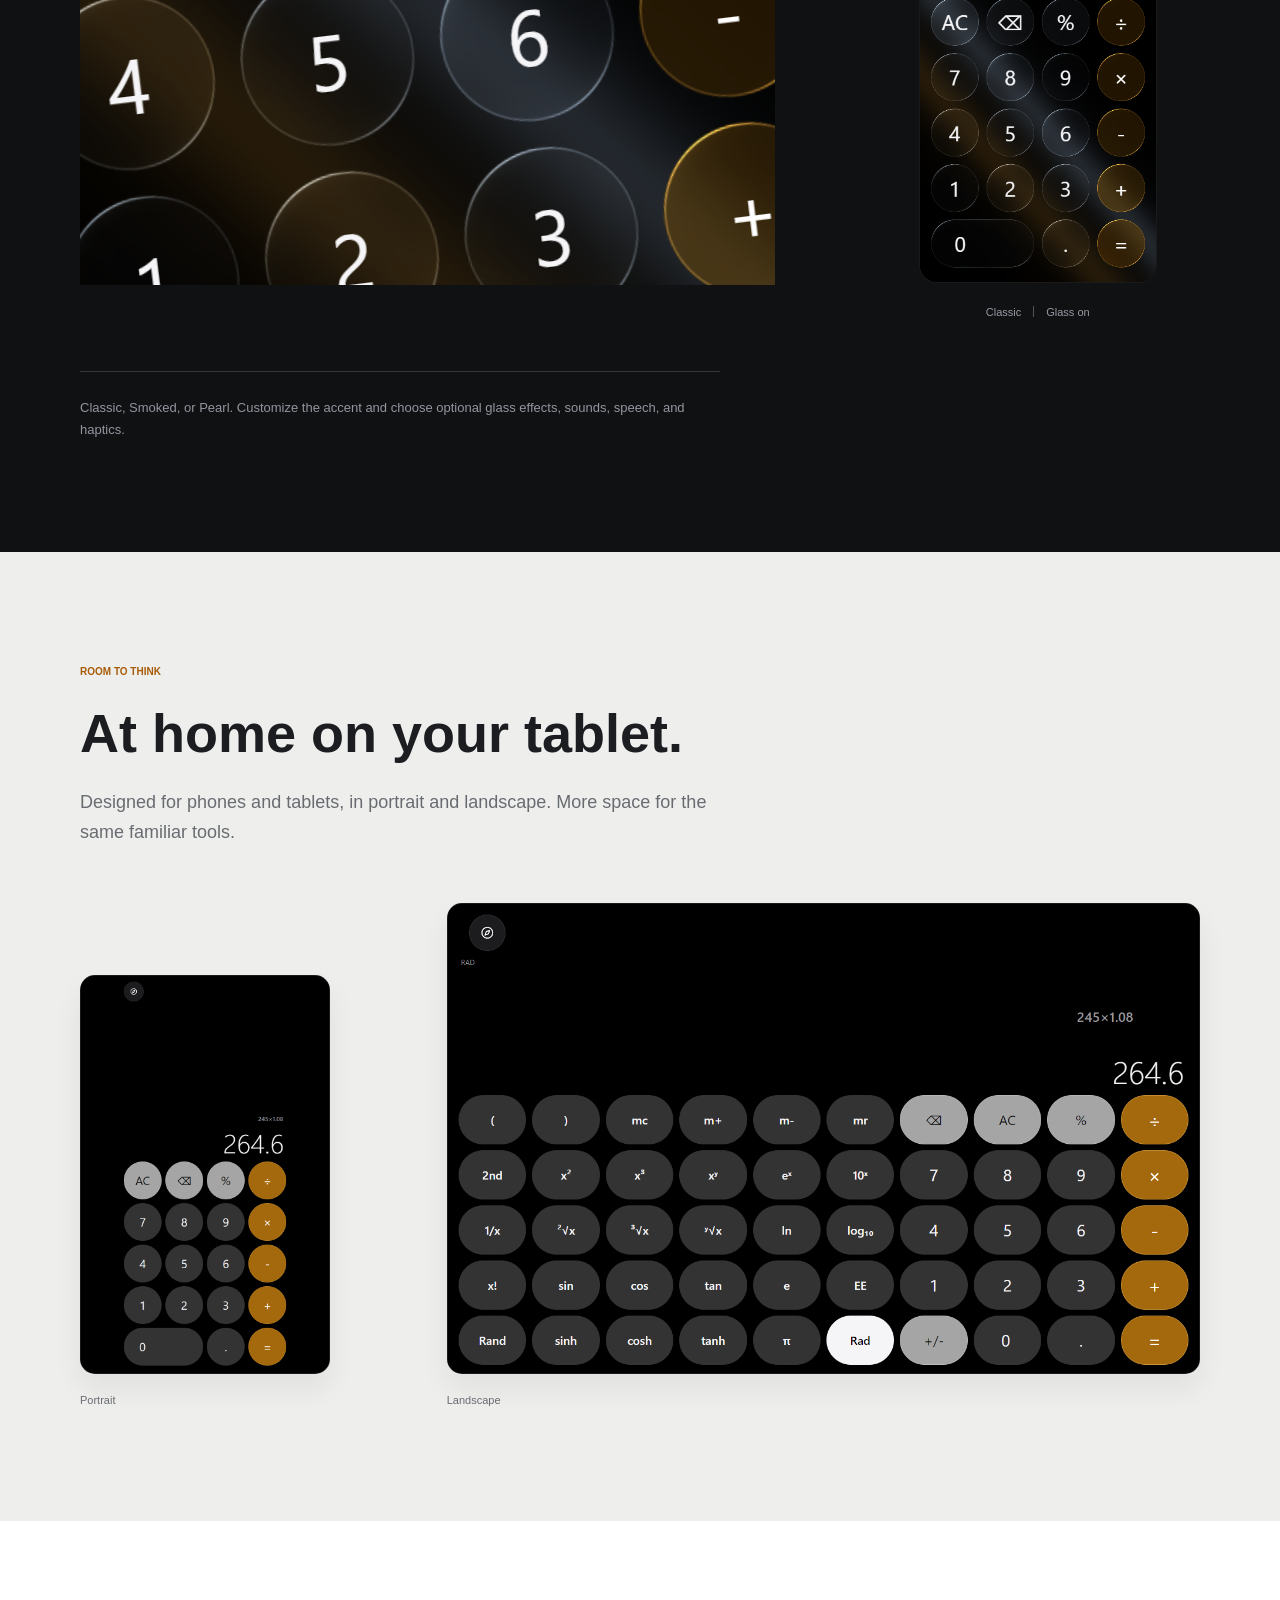
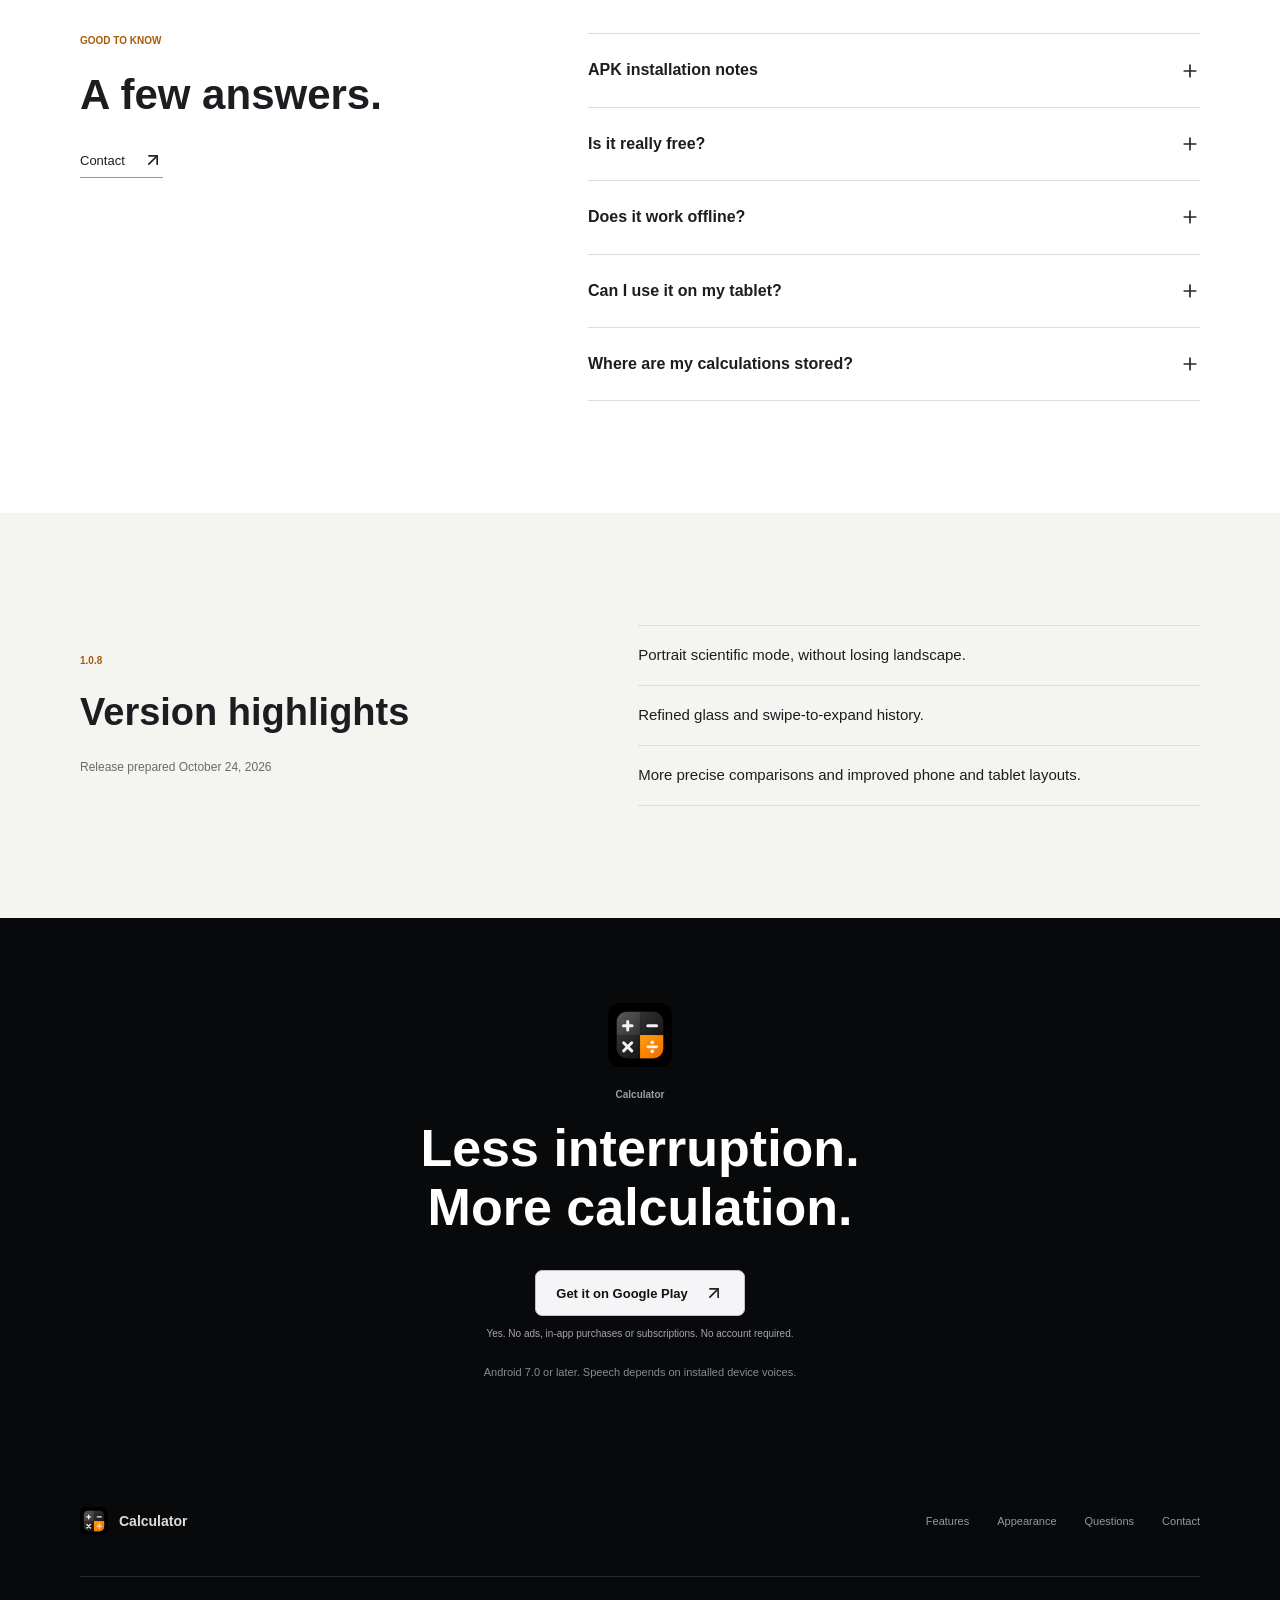
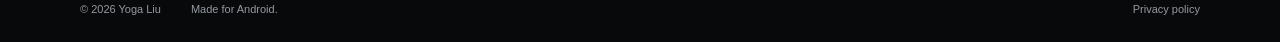
==== commit 95ac4b4b: "Publish verified early-access APK beside the Google Play link" ====
--- a/index.html
+++ b/index.html
@@ -13,7 +13,7 @@
   <title>Calculator</title>
   <link rel="canonical" href="https://yogaliu0818.github.io/calculator-website/">
   <link rel="icon" href="assets/icon.svg">
-  <link rel="stylesheet" href="style.css?v=20261025d">
+  <link rel="stylesheet" href="style.css?v=20261025e">
   <script type="application/ld+json">
   {"@context":"https://schema.org","@type":"SoftwareApplication","name":"Calculator","operatingSystem":"Android 7.0 or later","applicationCategory":"UtilitiesApplication","url":"https://yogaliu0818.github.io/calculator-website/","downloadUrl":"https://play.google.com/store/apps/details?id=com.yogaliu.minimalcalculator","author":{"@type":"Person","name":"Yoga Liu"},"offers":{"@type":"Offer","price":"0","priceCurrency":"USD"}}
   </script>
@@ -36,7 +36,8 @@
       <p class="eyebrow" data-copy="ANDROID · NO ADS · NO SUBSCRIPTIONS">ANDROID · NO ADS · NO SUBSCRIPTIONS</p>
       <h1 id="product-title" data-copy="Calculator">Calculator</h1>
       <p class="lead" data-copy="Everyday simplicity. More room to explore.">Everyday simplicity. More room to explore.</p>
-      <a class="download" href="https://play.google.com/store/apps/details?id=com.yogaliu.minimalcalculator"><span data-copy="Get it on Google Play">Get it on Google Play</span><img class="icon" src="assets/icons/arrow-up-right.svg" alt="" width="18" height="18"></a>
+      <div class="download-actions"><a class="download download-apk" href="downloads/calculator-1.0.8-v9.apk" download="calculator-1.0.8-v9.apk" aria-describedby="apk-summary"><span data-copy="Download early access">Download early access</span><img class="icon" src="assets/icons/download.svg" alt="" width="18" height="18"></a><a class="download download-store" href="https://play.google.com/store/apps/details?id=com.yogaliu.minimalcalculator"><span data-copy="Get it on Google Play">Get it on Google Play</span><img class="icon" src="assets/icons/arrow-up-right.svg" alt="" width="18" height="18"></a></div>
+      <p class="apk-summary" id="apk-summary"><span>APK 1.0.8 · 3.22 MiB</span><span aria-hidden="true"> · </span><a href="#apk-install" data-install-notes data-copy="APK installation notes">APK installation notes</a></p>
       <p class="download-assurance"><span data-copy="Free. No ads. No subscriptions. No account.">Free. No ads. No subscriptions. No account.</span> · Android 7.0+</p>
     </div>
     <div class="hero-stage">
@@ -120,6 +121,7 @@
   </section>
 
   <section class="section questions" id="questions" aria-labelledby="questions-title"><div class="wrap faq-layout"><div><p class="eyebrow" data-copy="GOOD TO KNOW">GOOD TO KNOW</p><h2 id="questions-title" data-copy="A few answers.">A few answers.</h2><a class="text-link" href="mailto:yogaliu0818@gmail.com"><span data-copy="Contact">Contact</span><img class="icon" src="assets/icons/arrow-up-right.svg" alt="" width="18" height="18"></a></div><div class="faq-list">
+    <details id="apk-install"><summary><span data-copy="APK installation notes">APK installation notes</span><img class="icon" src="assets/icons/plus.svg" alt="" width="20" height="20"></summary><p data-copy="This is a developer-signed APK, version 1.0.8 (9), for Android 7.0 or later. Android may ask you to allow installation from your browser. It uses the same package as Google Play, but different signing certificates can prevent an update. If that happens, keep your Play installation and wait for its update; uninstalling can delete local history and settings.">This is a developer-signed APK, version 1.0.8 (9), for Android 7.0 or later. Android may ask you to allow installation from your browser. It uses the same package as Google Play, but different signing certificates can prevent an update. If that happens, keep your Play installation and wait for its update; uninstalling can delete local history and settings.</p><a class="checksum-link" href="downloads/calculator-1.0.8-v9.sha256.txt" download>SHA-256</a></details>
     <details><summary><span data-copy="Is it really free?">Is it really free?</span><img class="icon" src="assets/icons/plus.svg" alt="" width="20" height="20"></summary><p data-copy="Yes. No ads, in-app purchases or subscriptions. No account required.">Yes. No ads, in-app purchases or subscriptions. No account required.</p></details>
     <details><summary><span data-copy="Does it work offline?">Does it work offline?</span><img class="icon" src="assets/icons/plus.svg" alt="" width="20" height="20"></summary><p data-copy="Core calculations and unit conversions work offline. New exchange rates need internet; previously cached rates can be reused. Speech depends on installed device voices.">Core calculations and unit conversions work offline. New exchange rates need internet; previously cached rates can be reused. Speech depends on installed device voices.</p></details>
     <details><summary><span data-copy="Can I use it on my tablet?">Can I use it on my tablet?</span><img class="icon" src="assets/icons/plus.svg" alt="" width="20" height="20"></summary><p data-copy="Yes. Phones and tablets are supported in portrait and landscape, on Android 7.0 or later.">Yes. Phones and tablets are supported in portrait and landscape, on Android 7.0 or later.</p></details>
@@ -131,5 +133,5 @@
 </main>
 <footer><div class="wrap footer-top"><a class="brand" href="#top"><img src="assets/icon.svg" alt="" width="28" height="28"><span data-copy="Calculator">Calculator</span></a><nav aria-label="Calculator"><a href="#features" data-copy="Features">Features</a><a href="#appearance" data-copy="Appearance">Appearance</a><a href="#questions" data-copy="Questions">Questions</a><a href="mailto:yogaliu0818@gmail.com" data-copy="Contact">Contact</a></nav></div><div class="wrap footer-bottom"><span>© 2026 Yoga Liu</span><span data-copy="Made for Android.">Made for Android.</span><a href="privacy.html" data-copy="Privacy policy">Privacy policy</a></div></footer>
 <dialog id="screen-preview" aria-labelledby="preview-title"><div class="preview-toolbar"><h2 id="preview-title" data-copy="Screen preview">Screen preview</h2><button type="button" id="preview-close" aria-label="Close" title="Close"><img src="assets/icons/x.svg" alt="" width="22" height="22"></button></div><img id="preview-image" alt="" width="393" height="852"></dialog>
-<script src="translations.js?v=20261025d"></script><script src="studio-copy.js?v=20261025d"></script><script src="site.js?v=20261025d"></script>
+<script src="translations.js?v=20261025e"></script><script src="studio-copy.js?v=20261025e"></script><script src="site.js?v=20261025e"></script>
 </body></html>
--- a/style.css
+++ b/style.css
@@ -33,6 +33,7 @@
 h3{font-size:25px;line-height:1.3;font-weight:600;margin:0 0 12px}
 .lead{font-size:22px;line-height:1.5;color:#a5a5aa;max-width:680px;margin:0 auto 23px;text-wrap:balance}
 .download{display:inline-flex;align-items:center;justify-content:center;gap:16px;border:1px solid #bfc0c7;background:#f5f5f7;color:#111;padding:10px 20px;min-height:46px;font-size:13px;font-weight:600;border-radius:7px;transition:background .2s,transform .2s}.download:hover{background:#d8dce2;transform:translateY(-1px)}
+.download-actions{display:flex;justify-content:center;align-items:stretch;gap:12px}.download-store{background:#151618;border-color:#55575c;color:#f5f5f7}.download-store:hover{background:#292b2f}.download-store .icon{filter:invert(1)}.apk-summary{font-size:10px;line-height:1.5;color:#a9adb5;margin:9px 0 0}.apk-summary a{text-decoration:underline;text-underline-offset:3px}.checksum-link{display:inline-flex;min-height:44px;align-items:center;font-size:12px;text-decoration:underline;margin-bottom:10px}
 .hero-stage{position:relative;flex:1;min-height:0;margin-top:16px;padding:0 24px 20px;isolation:isolate}.hero-stage picture{display:flex;align-items:center;justify-content:center;width:100%;height:100%}
 .hero-center{display:block;width:100%;height:100%;max-width:1100px;min-height:0;object-fit:contain;object-position:center;clip-path:none}
 .hero-footnote{display:none}
@@ -83,3 +84,4 @@
 @media(max-height:500px) and (min-width:701px){.hero-copy{padding-top:14px}.hero .eyebrow{margin-bottom:8px;font-size:8px}h1{font-size:45px}.hero h1{margin-bottom:6px}.lead{font-size:14px;margin-bottom:10px}.hero .download{min-height:36px;padding-block:5px}.hero-stage{padding-bottom:8px;margin-top:8px}}
 @media(max-height:500px) and (min-width:701px){.hero-copy{padding-top:8px}.hero .eyebrow{display:none}.hero h1{font-size:34px;margin-bottom:4px}.hero .lead{font-size:13px;line-height:1.3;margin-bottom:7px}.hero .download-assurance{margin-top:6px;font-size:9px}}
 @media(prefers-reduced-motion:reduce){html{scroll-behavior:auto}*,*:before{animation:none!important;transition:none!important}}
+@media(max-width:480px){.download-actions{flex-direction:column;max-width:300px;margin-inline:auto;gap:8px}.hero .download{min-height:40px;padding:7px 14px}.hero-copy{padding-top:16px}.hero .eyebrow{margin-bottom:8px}.hero h1{margin-bottom:8px}.hero .lead{font-size:16px;line-height:1.4;margin-bottom:12px}.apk-summary{font-size:9px;margin-top:7px}.hero .download-assurance{margin-top:6px}}
